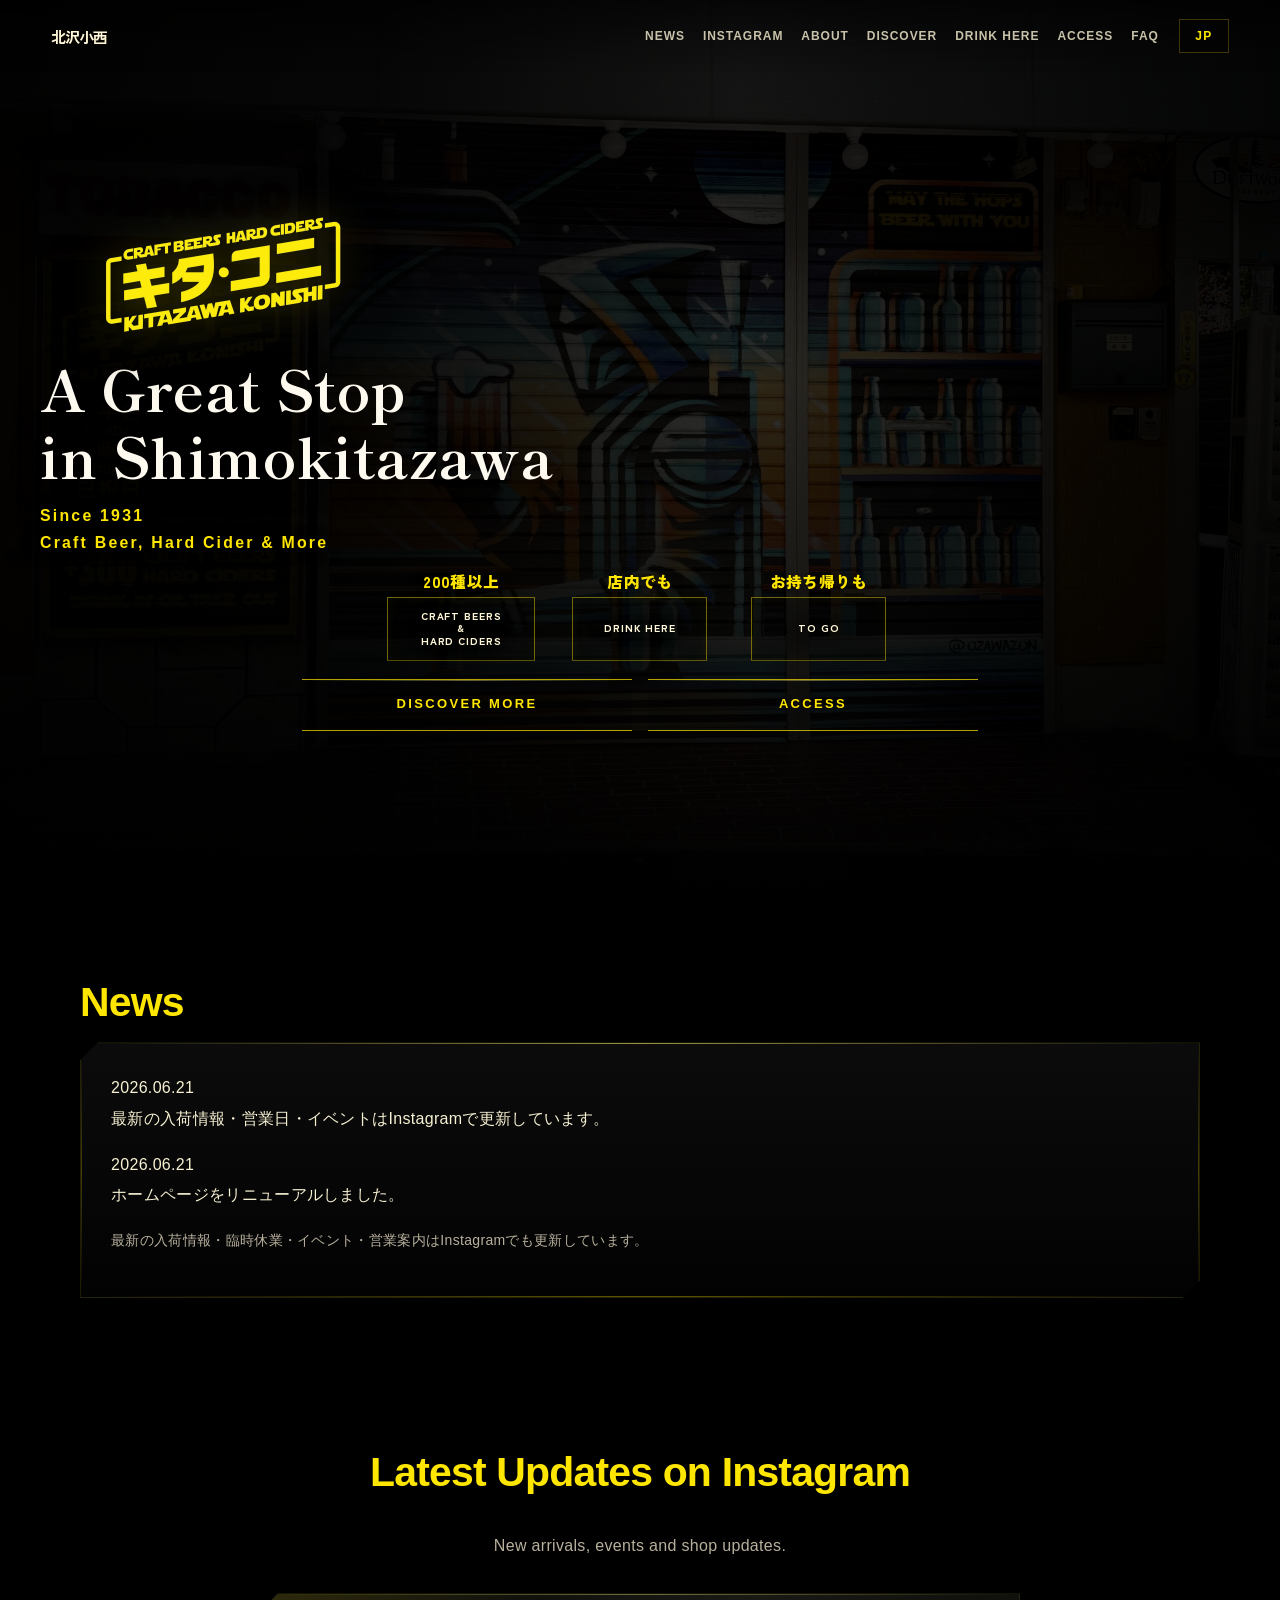
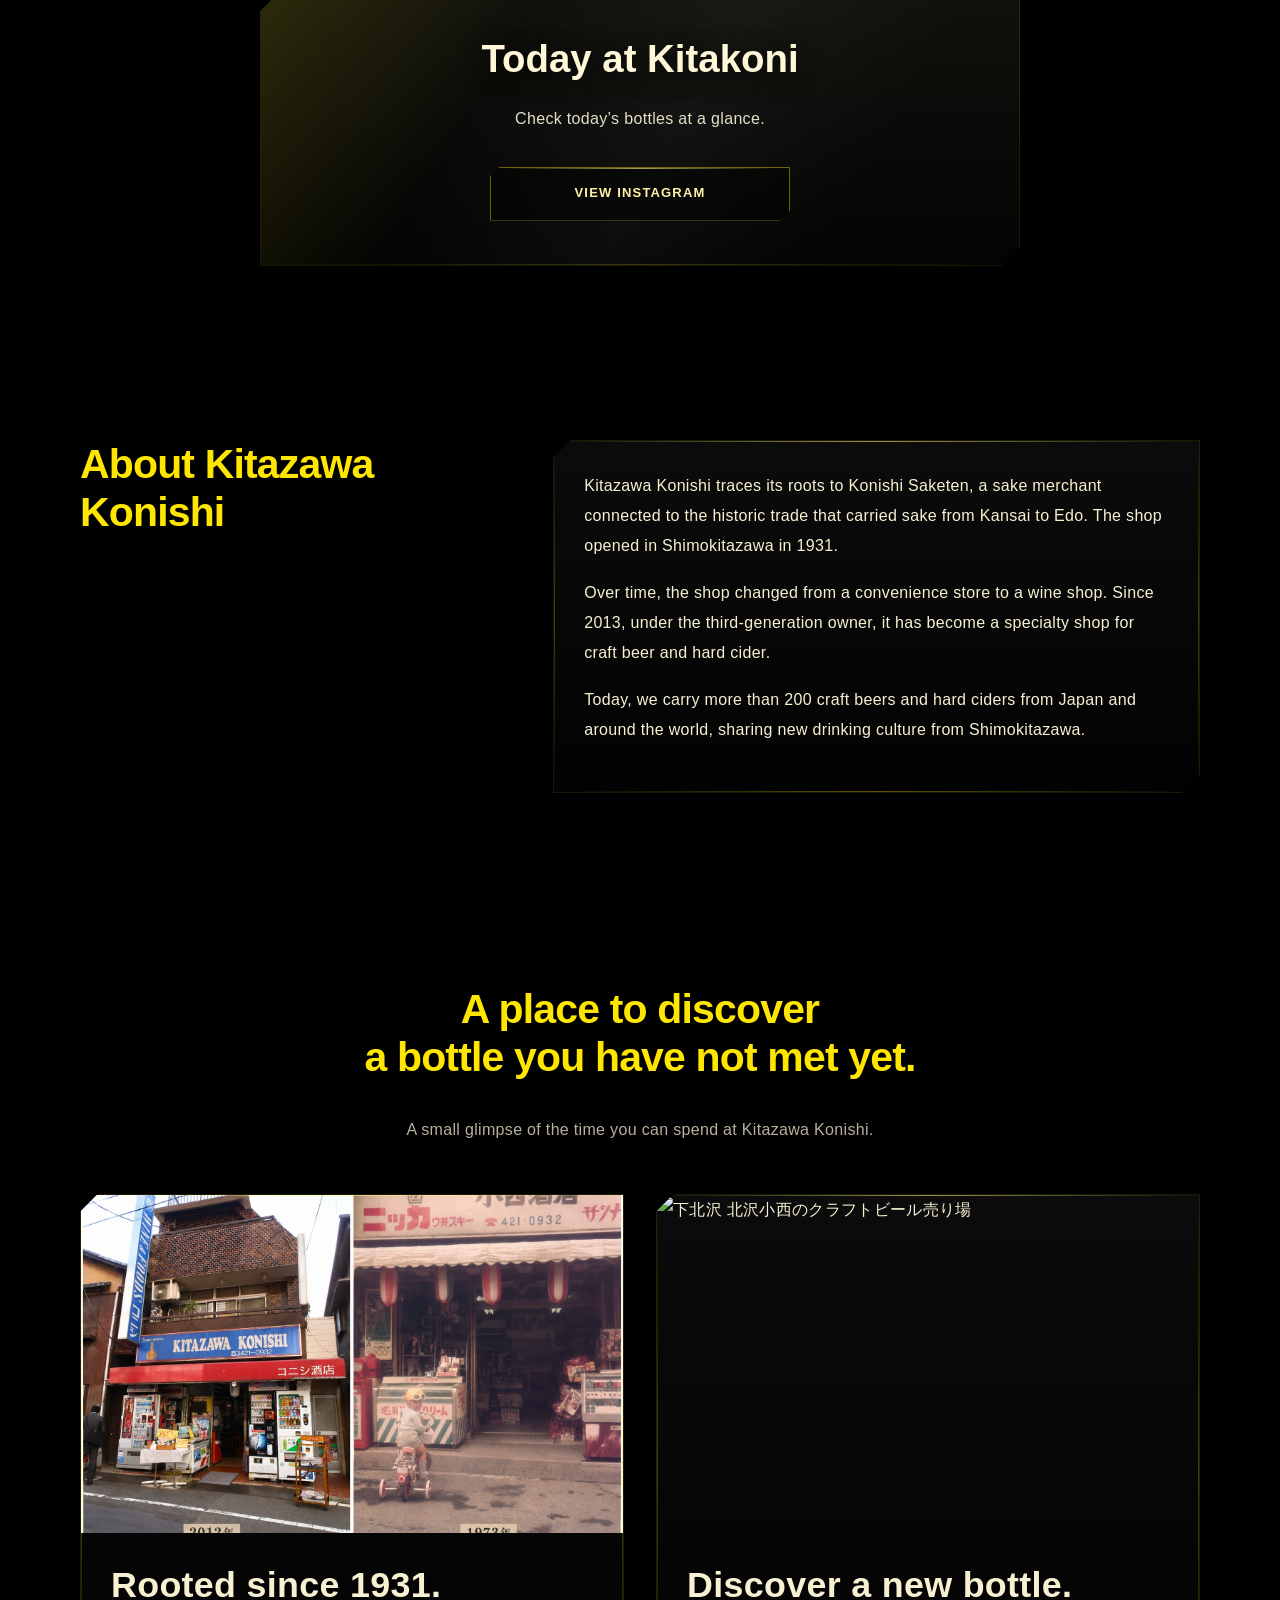
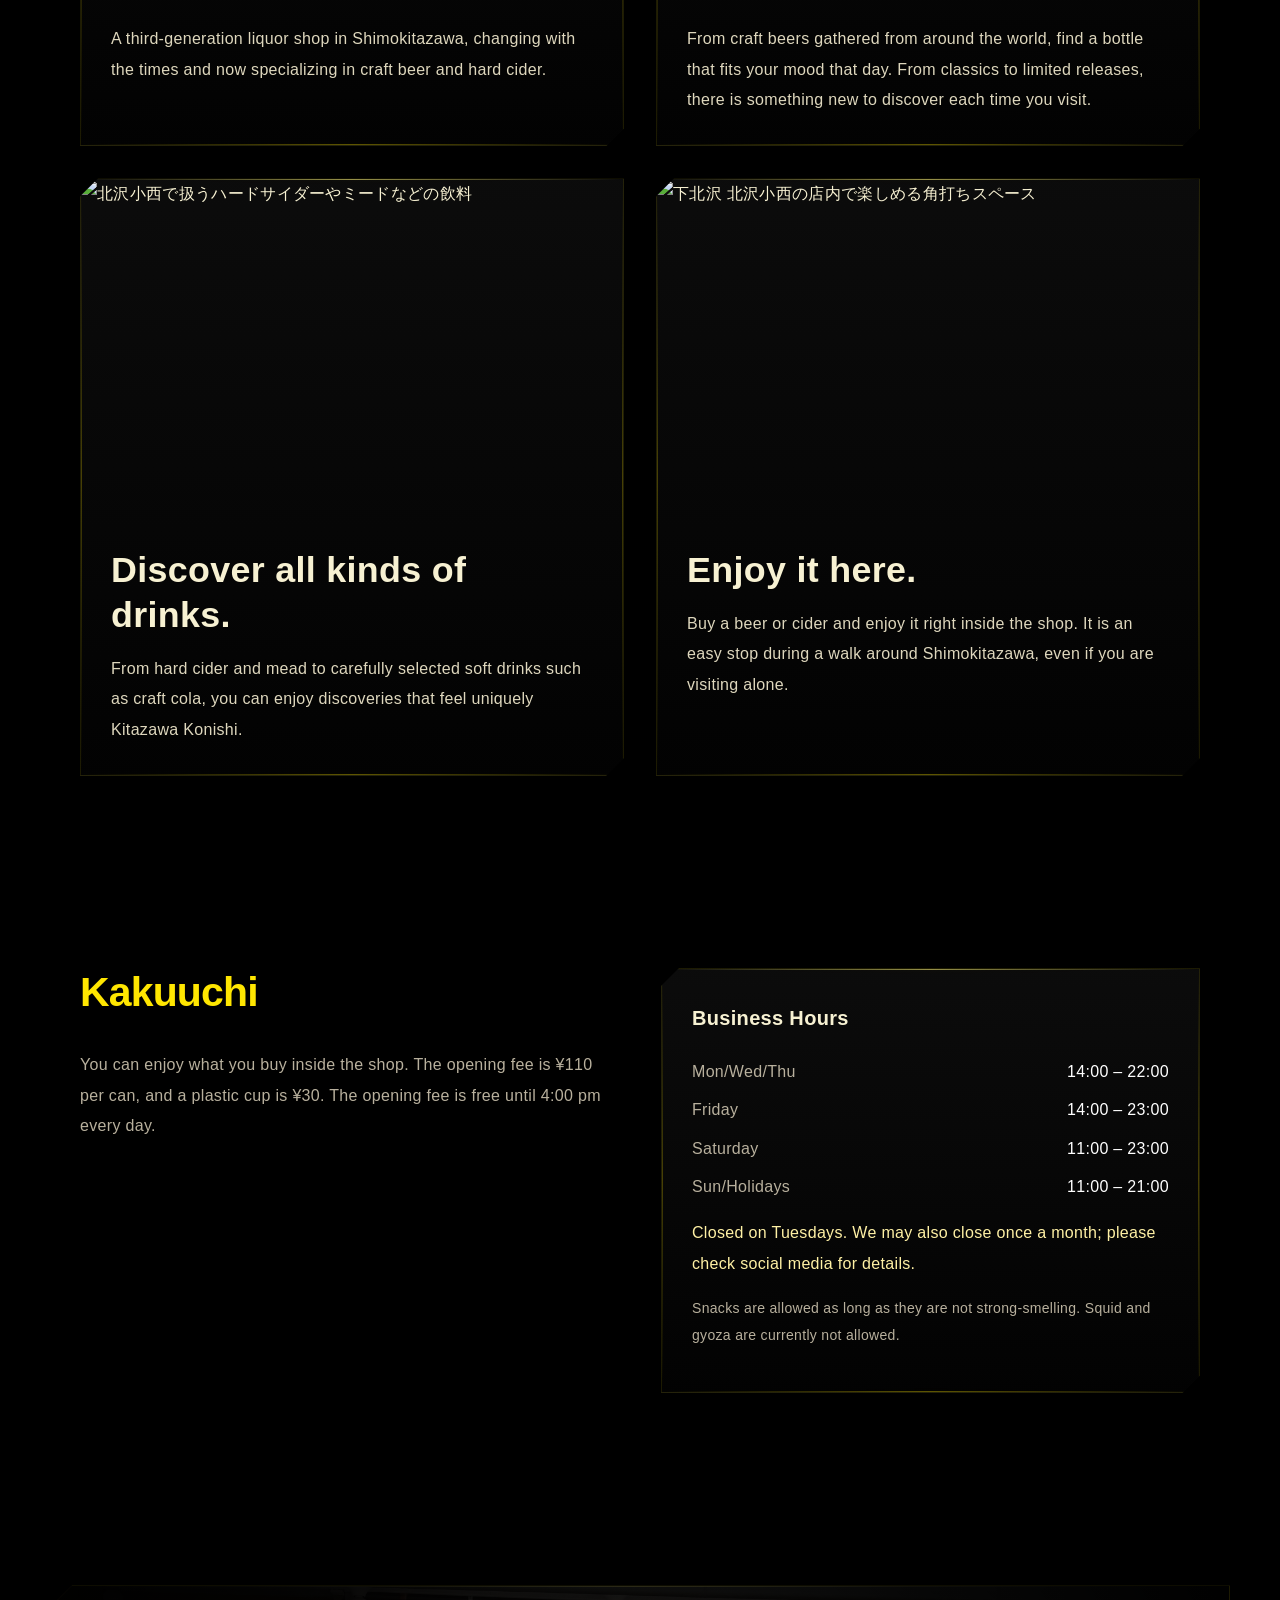
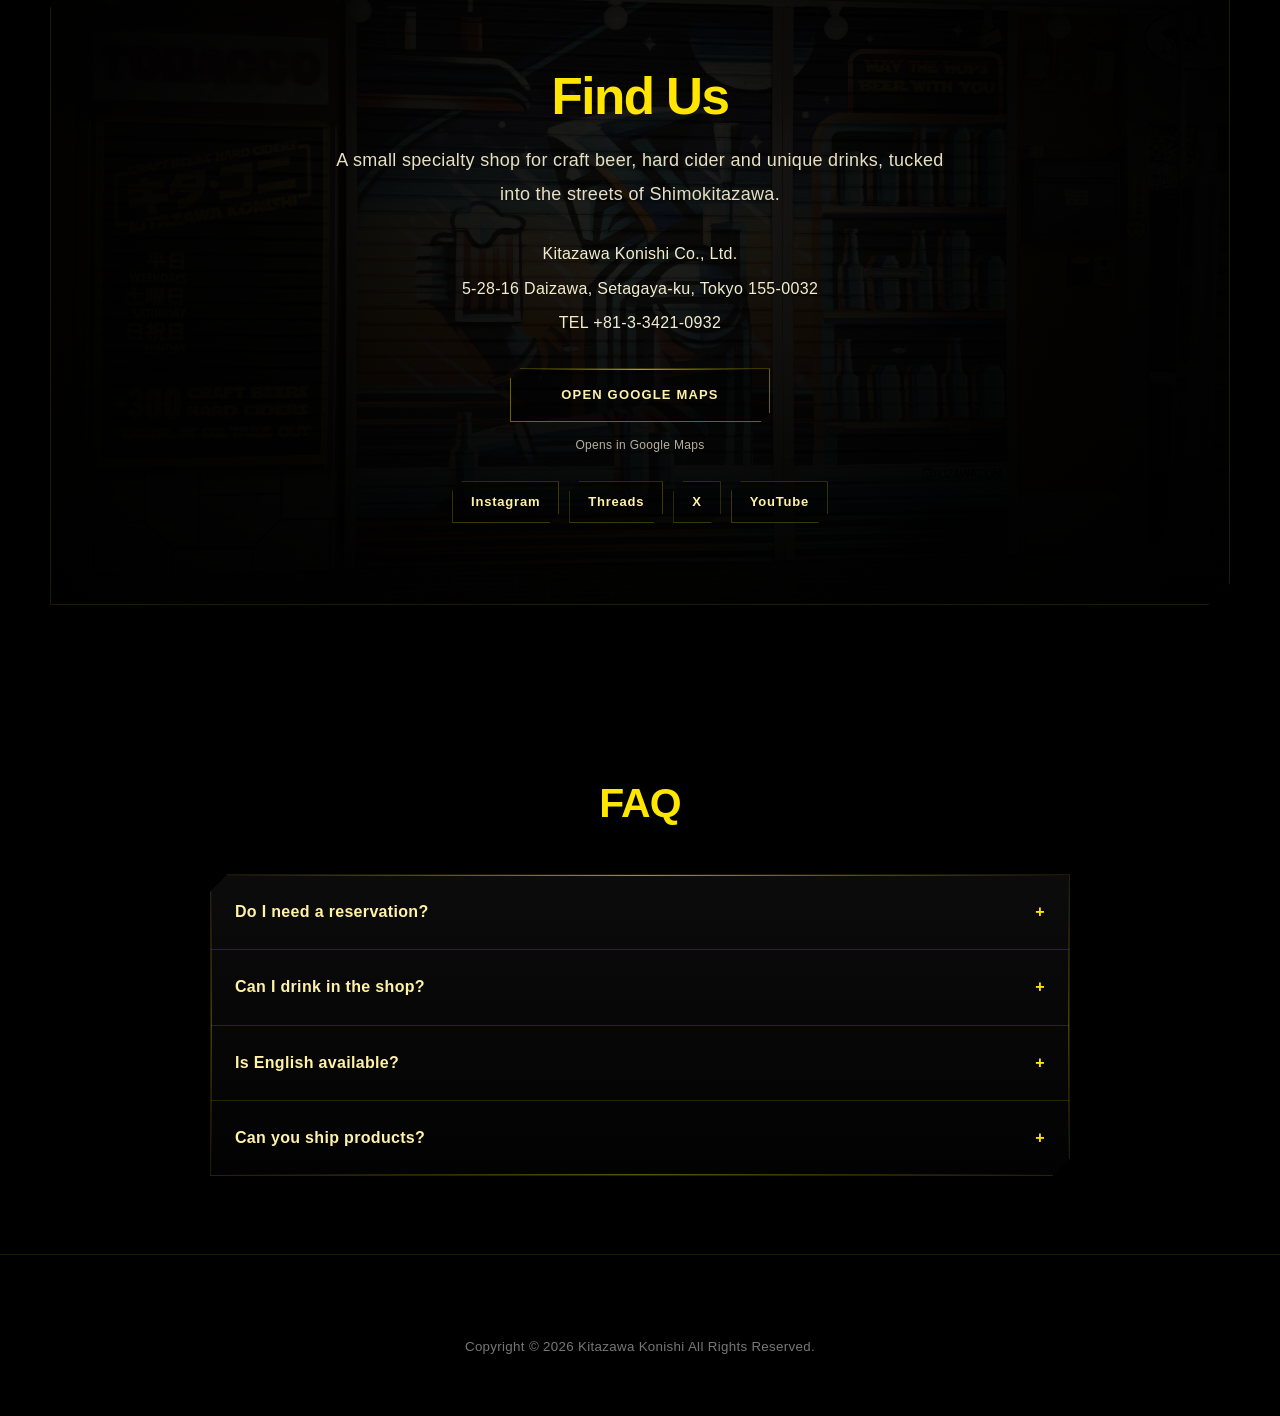
==== index.html @ 0f65b97b "Version 2.8" ====
<!doctype html>
<html lang="ja">
<head>
  <meta charset="UTF-8">
  <meta name="viewport" content="width=device-width, initial-scale=1.0">
  <meta name="format-detection" content="telephone=no">

  <title>北沢小西（キタコニ）｜下北沢のクラフトビール＆ハードサイダー専門店｜角打ち・テイクアウト</title>
  <meta name="description" content="下北沢のクラフトビール＆ハードサイダー専門店、北沢小西（キタコニ）。国内外200種類以上のビールに加え、ミードやみかんワイン、クラフトコーラも取扱い。店内で飲める角打ち、テイクアウト対応。">
  <meta name="robots" content="index,follow">
  <link rel="canonical" href="https://kitazawakonishi.com/">

  <meta property="og:type" content="website">
  <meta property="og:site_name" content="北沢小西（キタコニ）">
  <meta property="og:title" content="北沢小西（キタコニ）｜下北沢のクラフトビール＆ハードサイダー専門店">
  <meta property="og:description" content="下北沢でクラフトビール、ハードサイダー、ミード、みかんワイン、クラフトコーラに出会える専門店。角打ち・テイクアウト対応。">
  <meta property="og:url" content="https://kitazawakonishi.com/">
  <meta property="og:image" content="https://kitazawakonishi.com/images/ogp.svg">
  <meta name="twitter:card" content="summary_large_image">
  <meta name="twitter:title" content="北沢小西（キタコニ）｜下北沢のクラフトビール＆ハードサイダー専門店">
  <meta name="twitter:description" content="国内外200種類以上のクラフトビールとハードサイダーに加え、ミードやみかんワイン、クラフトコーラも。店内でも、持ち帰りでも楽しめます。">
  <meta name="twitter:image" content="https://kitazawakonishi.com/images/ogp.svg">

  <link rel="icon" href="/favicon.ico" sizes="any">
  <link rel="icon" type="image/png" sizes="32x32" href="/favicon-32x32.png">
  <link rel="icon" type="image/png" sizes="16x16" href="/favicon-16x16.png">
  <link rel="apple-touch-icon" sizes="180x180" href="/apple-touch-icon-180x180.png">
  <link rel="manifest" href="/site.webmanifest">
  <link rel="preload" as="image" href="images/kitakoni_logo.png">
  <link rel="preconnect" href="https://fonts.googleapis.com">
  <link rel="preconnect" href="https://fonts.gstatic.com" crossorigin>
  <link href="https://fonts.googleapis.com/css2?family=Shippori+Mincho:wght@600;700&family=Zen+Kaku+Gothic+New:wght@500;700;900&display=swap" rel="stylesheet">
  <link rel="stylesheet" href="css/style.css?v=20260628-v38">

  <script type="application/ld+json">
  {
    "@context": "https://schema.org",
    "@type": "LiquorStore",
    "name": "北沢小西（キタコニ）",
    "alternateName": ["Kitazawa Konishi", "KITAKONI", "Kitazawa Konishi"],
    "url": "https://kitazawakonishi.com/",
    "image": "https://kitazawakonishi.com/images/kitakoni_logo.png",
    "telephone": "+81-3-3421-0932",
    "email": "info@kitazawakonishi.com",
    "address": {
      "@type": "PostalAddress",
      "postalCode": "155-0032",
      "addressRegion": "東京都",
      "addressLocality": "世田谷区",
      "streetAddress": "代沢5-28-16",
      "addressCountry": "JP"
    },
    "openingHoursSpecification": [
      {"@type":"OpeningHoursSpecification","dayOfWeek":["Monday","Wednesday","Thursday"],"opens":"14:00","closes":"22:00"},
      {"@type":"OpeningHoursSpecification","dayOfWeek":"Friday","opens":"14:00","closes":"23:00"},
      {"@type":"OpeningHoursSpecification","dayOfWeek":"Saturday","opens":"11:00","closes":"23:00"},
      {"@type":"OpeningHoursSpecification","dayOfWeek":"Sunday","opens":"11:00","closes":"21:00"}
    ],
    "priceRange": "¥¥",
    "description": "下北沢のクラフトビール＆ハードサイダー専門店。国内外200種類以上のクラフトビールに加え、ハードサイダー、ミード、みかんワイン、クラフトコーラなども取り扱っています。店内で飲める角打ち、テイクアウト対応。",
    "sameAs": [
      "https://facebook.com/kitazawakonishi",
      "https://www.instagram.com/kitazawakonishi",
      "https://www.threads.net/@kitazawakonishi",
      "https://www.twitter.com/lskonishi",
      "https://www.youtube.com/@kitazawakonishi"
    ]
  }
  </script>
</head>
<body data-lang="jp">
  <canvas id="starfield" aria-hidden="true"></canvas>

  <div class="opening" id="opening" aria-hidden="true">
    <div class="opening__photo" aria-hidden="true">
      <img src="images/hero_shutter.jpg" alt="">
    </div>
    <canvas id="openingStars"></canvas>
    <div class="opening__inner">
      <img class="opening__logo" src="images/kitakoni_logo.png" alt="">
    </div>
  </div>

  <header class="site-header" id="siteHeader">
    <a class="header-logo header-logo--text" href="#top" aria-label="北沢小西 トップへ">
      <span class="header-logo__name">北沢小西</span>
    </a>
    <button class="nav-toggle" type="button" aria-label="メニューを開く" aria-controls="globalNav" aria-expanded="false"><span></span><span></span><span></span></button>
    <nav class="global-nav" id="globalNav" aria-label="メインナビゲーション">
      <a href="#news"><span class="jp">お知らせ</span><span class="en">News</span></a>
      <a href="#instagram"><span>Instagram</span></a>
      <a href="#about"><span class="jp">北沢小西について</span><span class="en">About</span></a>
      <a href="#features"><span class="jp">楽しみ方</span><span class="en">Discover</span></a>
      <a href="#kakuuchi"><span class="jp">角打ち</span><span class="en">Drink Here</span></a>
      <a href="#access"><span class="jp">アクセス</span><span class="en">Access</span></a>
      <a href="#faq"><span>FAQ</span></a>
    </nav>
    <button class="lang-toggle" type="button" aria-label="Switch language" aria-pressed="false"><span class="jp">EN</span><span class="en">JP</span></button>
  </header>

  <main id="top">
    <section class="hero" aria-label="トップ">
      <div class="hero__visual">
        <img src="images/hero_shutter.jpg" alt="下北沢 北沢小西のクラフトビールとハードサイダーの店内">
      </div>
      <div class="hero__shade"></div>
      <div class="hero__content reveal">
        <img class="hero__brand" src="images/kitakoni_logo.png" alt="北沢小西 キタコニ">
        <h1><span class="jp hero-copy"><span class="hero-copy__line hero-copy__line--top">下北沢の寄り道は、</span><span class="hero-copy__line hero-copy__line--main">だいたい正解。</span></span><span class="en">A Great Stop<br>in Shimokitazawa</span></h1>
        <p class="hero__lead"><span class="jp">1931年創業<br>クラフトビール＆ハードサイダー専門店</span><span class="en">Since 1931<br>Craft Beer, Hard Cider & More</span></p>
        <div class="status-list hero-info" aria-label="店舗利用情報">
          <div class="hero-info__item" aria-label="200種類以上のクラフトビールとハードサイダー">
            <span class="hero-info__text"><em>200種以上</em><span class="hero-info__label"><span class="hero-info__label-inner">CRAFT BEERS<br>&amp;<br>HARD CIDERS</span></span></span>
          </div>
          <div class="hero-info__item" aria-label="店内でも飲めます">
            <span class="hero-info__text"><em>店内でも</em><span class="hero-info__label"><span class="hero-info__label-inner">DRINK HERE</span></span></span>
          </div>
          <div class="hero-info__item" aria-label="お持ち帰りもできます">
            <span class="hero-info__text"><em>お持ち帰りも</em><span class="hero-info__label"><span class="hero-info__label-inner">TO GO</span></span></span>
          </div>
        </div>
        <div class="hero__actions">
          <a class="btn btn--primary" href="#features"><span class="jp">もっと知る</span><span class="en">Discover More</span></a>
          <a class="btn btn--ghost" href="#access"><span class="jp">アクセス</span><span class="en">Access</span></a>
        </div>
      </div>
    </section>

    <section class="section section--compact" id="news">
      <div class="section-heading reveal">
        <p class="section-kicker"><span class="jp">お知らせ</span><span class="en">NEWS</span></p>
        <h2><span class="jp">お知らせ</span><span class="en">News</span></h2>
      </div>
      <div class="panel panel--text reveal">
        <div id="newsList" class="news-list" aria-live="polite">
          <p class="small">お知らせを読み込んでいます。</p>
        </div>
        <p class="small news-note">最新の入荷情報・臨時休業・イベント・営業案内はInstagramでも更新しています。</p>
      </div>
    </section>

    <section class="section section--compact instagram-section" id="instagram">
      <div class="section-heading section-heading--center reveal">
        <p class="section-kicker"><span class="jp">最新情報</span><span class="en">LATEST ON INSTAGRAM</span></p>
        <h2><span class="jp">最新情報はInstagramで</span><span class="en">Latest Updates on Instagram</span></h2>
        <p><span class="jp">新入荷・イベント・営業案内はこちら。</span><span class="en">New arrivals, events and shop updates.</span></p>
      </div>

      <div class="instagram-panel instagram-panel--showcase reveal">
        <div class="instagram-panel__intro">
          <h3><span class="jp">今日のキタコニ</span><span class="en">Today at Kitakoni</span></h3>
          <p><span class="jp">気になる一本を、気軽にチェック。</span><span class="en">Check today’s bottles at a glance.</span></p>
          <a class="btn btn--primary instagram-cta" href="https://www.instagram.com/kitazawakonishi" target="_blank" rel="noopener noreferrer">
            <span class="jp">Instagramを見る</span><span class="en">View Instagram</span>
          </a>
        </div>
      </div>
    </section>

    <section class="section" id="about">
      <div class="split">
        <div class="section-heading reveal">
          <p class="section-kicker"><span class="jp">1931年創業</span><span class="en">SINCE 1931</span></p>
          <h2><span class="jp">北沢小西について</span><span class="en">About Kitazawa Konishi</span></h2>
        </div>
        <div class="panel panel--text reveal">
          <p><span class="jp">関西から江戸へ酒を運んだ「下り酒屋」小西酒店の流れをくむ北沢小西は、1931年に下北沢で創業しました。</span><span class="en">Kitazawa Konishi traces its roots to Konishi Saketen, a sake merchant connected to the historic trade that carried sake from Kansai to Edo. The shop opened in Shimokitazawa in 1931.</span></p>
          <p><span class="jp">時代とともにコンビニエンスストアやワインショップへと姿を変え、2013年からは三代目店主のもと、クラフトビールとハードサイダーの専門店として、日本とアメリカを中心に豊かな酒文化を伝え続けています。</span><span class="en">Over time, the shop changed from a convenience store to a wine shop. Since 2013, under the third-generation owner, it has become a specialty shop for craft beer and hard cider.</span></p>
          <p><span class="jp">現在は、国内外200種類以上のクラフトビールとハードサイダーを取り扱う専門店として、新しい酒文化の魅力を下北沢から発信しています。</span><span class="en">Today, we carry more than 200 craft beers and hard ciders from Japan and around the world, sharing new drinking culture from Shimokitazawa.</span></p>
        </div>
      </div>
    </section>

    <section class="section" id="features">
      <div class="section-heading section-heading--center reveal section-heading--story">
        <p class="section-kicker"><span class="jp">出会い</span><span class="en">DISCOVER</span></p>
        <h2><span class="jp">まだ知らない一本に、<br>出会える場所。</span><span class="en">A place to discover<br>a bottle you have not met yet.</span></h2>
        <p><span class="jp">北沢小西で過ごす時間を、少しだけ。</span><span class="en">A small glimpse of the time you can spend at Kitazawa Konishi.</span></p>
      </div>

      <div class="feature-stack feature-stack--story">
        <article class="feature-card reveal">
          <div class="feature-card__image"><img src="images/feature_history.jpg" alt="1931年創業の下北沢 北沢小西の外観" loading="lazy"></div>
          <div class="feature-card__body">
            <h3><span class="jp">受け継がれてきたこと。</span><span class="en">Rooted since 1931.</span></h3>
            <p><span class="jp">1931年の創業以来、下北沢の街とともに歩んできました。<br>時代とともに姿を変えながら、今はクラフトビールとハードサイダーの専門店として、新しいお酒との出会いをお届けしています。</span><span class="en">A third-generation liquor shop in Shimokitazawa, changing with the times and now specializing in craft beer and hard cider.</span></p>
          </div>
        </article>

        <article class="feature-card feature-card--reverse reveal">
          <div class="feature-card__image"><img src="images/feature_craftbeer.jpeg" alt="下北沢 北沢小西のクラフトビール売り場" loading="lazy"></div>
          <div class="feature-card__body">
            <h3><span class="jp">新しい一本と出会うこと。</span><span class="en">Discover a new bottle.</span></h3>
            <p><span class="jp">日本とアメリカを中心に、国内外のクラフトビールをセレクト。<br>次に同じ一本に出会えるとは限らないからこそ、選ぶ時間も楽しみのひとつです。</span><span class="en">From craft beers gathered from around the world, find a bottle that fits your mood that day. From classics to limited releases, there is something new to discover each time you visit.</span></p>
          </div>
        </article>

        <article class="feature-card reveal">
          <div class="feature-card__image"><img src="images/feature_hardcider.jpeg" alt="北沢小西で扱うハードサイダーやミードなどの飲料" loading="lazy"></div>
          <div class="feature-card__body">
            <h3><span class="jp">色々なお酒と出会えること。</span><span class="en">Discover all kinds of drinks.</span></h3>
            <p><span class="jp">ハードサイダー、ミード（蜂蜜酒）などの、お酒からクラフトコーラなどのこだわりのソフトドリンクまで。北沢小西ならではの、新しい一本との出会いをお楽しみください。</span><span class="en">From hard cider and mead to carefully selected soft drinks such as craft cola, you can enjoy discoveries that feel uniquely Kitazawa Konishi.</span></p>
          </div>
        </article>

        <article class="feature-card feature-card--reverse reveal">
          <div class="feature-card__image"><img src="images/feature_kakuuchi.jpeg" alt="下北沢 北沢小西の店内で楽しめる角打ちスペース" loading="lazy"></div>
          <div class="feature-card__body">
            <h3><span class="jp">店内で楽しめること。</span><span class="en">Enjoy it here.</span></h3>
            <p><span class="jp">購入したビールやサイダーを、その場で楽しめます。<br>下北沢散策の途中に、ひとりでも気軽にどうぞ。<br>気になる一本を、その場ですぐに味わえるのも北沢小西の楽しみです。</span><span class="en">Buy a beer or cider and enjoy it right inside the shop. It is an easy stop during a walk around Shimokitazawa, even if you are visiting alone.</span></p>
          </div>
        </article>

      </div>
    </section>

    <section class="section" id="kakuuchi">
      <div class="split split--reverse">
        <div class="section-heading reveal">
          <p class="section-kicker">DRINK HERE</p>
          <h2><span class="jp">角打ち</span><span class="en">Kakuuchi</span></h2>
          <p><span class="jp">買ったお酒を店内で楽しめます。<br>開栓料は1缶110円、プラカップは30円。<br>全日16:00までは開栓料無料です。</span><span class="en">You can enjoy what you buy inside the shop. The opening fee is ¥110 per can, and a plastic cup is ¥30. The opening fee is free until 4:00 pm every day.</span></p>
        </div>
        <div class="panel reveal">
          <h3><span class="jp">営業時間</span><span class="en">Business Hours</span></h3>
          <dl class="hours">
            <dt><span class="jp">平日</span><span class="en">Mon/Wed/Thu</span></dt><dd>14:00 – 22:00</dd>
            <dt><span class="jp">金曜日</span><span class="en">Friday</span></dt><dd>14:00 – 23:00</dd>
            <dt><span class="jp">土曜日</span><span class="en">Saturday</span></dt><dd>11:00 – 23:00</dd>
            <dt><span class="jp">日・祝</span><span class="en">Sun/Holidays</span></dt><dd>11:00 – 21:00</dd>
          </dl>
          <p class="notice"><span class="jp">火曜定休／月1回不定休あり。詳しくはSNSをご確認ください。</span><span class="en">Closed on Tuesdays. We may also close once a month; please check social media for details.</span></p>
          <p class="small"><span class="jp">においの強くないおつまみは持ち込み可能です。<br>現在、イカと餃子は持ち込み禁止です。</span><span class="en">Snacks are allowed as long as they are not strong-smelling. Squid and gyoza are currently not allowed.</span></p>
        </div>
      </div>
    </section>

    <section class="section access-section" id="access">
      <div class="access-card reveal">
        <div class="access-card__photo" aria-hidden="true">
          <picture>
            <source srcset="images/hero_shutter.jpg" type="image/jpeg">
            <img src="images/feature_history.svg" alt="" loading="lazy">
          </picture>
        </div>
        <div class="access-card__shade"></div>
        <div class="access-card__content">
          <p class="section-kicker">SHIMOKITAZAWA</p>
          <h2><span class="jp">お店への行き方</span><span class="en">Find Us</span></h2>
          <p class="access-card__lead"><span class="jp">下北沢の街を歩いた先にある、クラフトビールとハードサイダーの小さな専門店です。</span><span class="en">A small specialty shop for craft beer, hard cider and unique drinks, tucked into the streets of Shimokitazawa.</span></p>
          <div class="access-info" aria-label="店舗情報">
            <p><span class="jp">有限会社北沢小西</span><span class="en">Kitazawa Konishi Co., Ltd.</span></p>
            <p><span class="jp">〒155-0032 東京都世田谷区代沢5-28-16</span><span class="en">5-28-16 Daizawa, Setagaya-ku, Tokyo 155-0032</span></p>
            <p><span class="jp">TEL 03-3421-0932</span><span class="en">TEL +81-3-3421-0932</span></p>
          </div>
          <a class="btn btn--primary btn--navigate" href="https://www.google.com/maps/search/?api=1&query=%E5%8C%97%E6%B2%A2%E5%B0%8F%E8%A5%BF" target="_blank" rel="noopener noreferrer">
            <span class="jp">お店への行き方</span><span class="en">Open Google Maps</span>
          </a>
          <p class="map-note"><span class="jp">Google Mapsで開きます</span><span class="en">Opens in Google Maps</span></p>
          <div class="sns-links sns-links--center" aria-label="SNSリンク"><a href="https://www.instagram.com/kitazawakonishi" target="_blank" rel="noopener noreferrer">Instagram</a><a href="https://www.threads.net/@kitazawakonishi" target="_blank" rel="noopener noreferrer">Threads</a><a href="https://www.twitter.com/lskonishi" target="_blank" rel="noopener noreferrer">X</a><a href="https://www.youtube.com/@kitazawakonishi" target="_blank" rel="noopener noreferrer">YouTube</a></div>
        </div>
      </div>
    </section>

    <section class="section section--compact" id="faq">
      <div class="section-heading section-heading--center reveal"><p class="section-kicker">FAQ</p><h2><span class="jp">よくある質問</span><span class="en">FAQ</span></h2></div>
      <div class="faq-list reveal">
        <details><summary><span class="jp">予約は必要ですか？</span><span class="en">Do I need a reservation?</span></summary><p><span class="jp">予約は不要です。席数が限られるため、混雑時はお待ちいただく場合があります。</span><span class="en">No reservation is needed. Seating is limited, so you may need to wait when busy.</span></p></details>
        <details><summary><span class="jp">店内で飲めますか？</span><span class="en">Can I drink in the shop?</span></summary><p><span class="jp">はい。購入した商品を開栓料で店内で楽しめます。</span><span class="en">Yes. You can enjoy what you buy inside the shop with a small opening fee.</span></p></details>
        <details><summary><span class="jp">英語対応はできますか？</span><span class="en">Is English available?</span></summary><p><span class="jp">簡単な英語、指差し、スマホ翻訳で対応できます。海外のお客様も歓迎です。</span><span class="en">Basic English, pointing and phone translation all work fine. International visitors are very welcome.</span></p></details>
        <details><summary><span class="jp">商品の発送はできますか？</span><span class="en">Can you ship products?</span></summary><p><span class="jp">発送はご来店いただいた方のみ承ります。電話やメールでの発送注文はできません。</span><span class="en">Shipping is available only for customers who have visited the shop. We cannot accept shipping orders by phone or email.</span></p></details>
      </div>
    </section>
  </main>

  <footer class="site-footer">
    <small>Copyright © 2026 Kitazawa Konishi All Rights Reserved.</small>
  </footer>

  <script src="js/main.js?v=20260621-v24" defer></script>
</body>
</html>
---- css/style.css ----
:root {
  --bg: #020202;
  --panel: #090909;
  --ink: #f7f1d2;
  --muted: #b8b09d;
  --yellow: #ffe600;
  --line: rgba(255,230,0,.23);
  --line-soft: rgba(255,230,0,.10);
  --max: 1120px;
  --header: 72px;
}

* {
  box-sizing: border-box;
}

html {
  scroll-behavior: auto;
  background: #000;
}

body {
  margin: 0;
  background: #000;
  color: var(--ink);
  font-family: "Helvetica Neue",Arial,"Hiragino Kaku Gothic ProN","Hiragino Sans",Meiryo,sans-serif;
  font-size: 16px;
  line-height: 1.9;
  letter-spacing: .02em;
  overflow-x: hidden;
}

body.is-locked {
  overflow: hidden;
}

img {
  max-width: 100%;
  height: auto;
  display: block;
}

a {
  color: inherit;
  text-decoration: none;
}

button {
  font: inherit;
}

.en {
  display: none;
}

body[data-lang="en"] .jp {
  display: none!important;
}

body[data-lang="en"] .en {
  display: inline;
}

#starfield {
  position: fixed;
  inset: 0;
  z-index: -2;
  background: #000;
}

.opening {
  position: fixed;
  inset: 0;
  z-index: 9999;
  background: #000;
  display: grid;
  place-items: center;
  overflow: hidden;
  transition: opacity .42s ease,visibility .42s ease;
}

.opening.is-hidden {
  opacity: 0;
  visibility: hidden;
  pointer-events: none;
}

.opening__photo {
  position: absolute;
  inset: 0;
  z-index: 0;
  opacity: 0;
  filter: brightness(.40) contrast(1.02) saturate(.92);
  transform: scale(1.035);
  animation: kitakoniOpeningPhoto 2.55s cubic-bezier(.20,.72,.18,1) forwards;
  will-change: opacity,filter,transform;
}

.opening__photo img {
  width: 100%;
  height: 100%;
  display: block;
}

.opening__photo img {
  object-fit: cover;
}

.opening__photo:after {
  content: "";
  position: absolute;
  inset: 0;
  background: linear-gradient(90deg,rgba(0,0,0,.74),rgba(0,0,0,.42),rgba(0,0,0,.82)),linear-gradient(0deg,#000 0,rgba(0,0,0,.78) 8%,transparent 48%);
}

#openingStars {
  position: absolute;
  inset: 0;
  z-index: 1;
  width: 100%;
  height: 100%;
  opacity: .34;
}

.opening__inner {
  position: relative;
  z-index: 2;
  text-align: center;
  perspective: 1200px;
  transform-style: preserve-3d;
}

.opening__logo {
  width: min(1180px,145vw);
  max-width: none;
  margin: 0 auto;
  filter: drop-shadow(0 0 3px rgba(255,230,0,.18));
  will-change: transform,opacity,filter;
}

.opening.is-skipped {
  display: none;
}

@keyframes kitakoniBrandIntroCenter {0%{opacity:1;transform:scale(1.42) translateZ(0);filter:blur(1.4px)}9%{opacity:1;transform:scale(1.42) translateZ(0);filter:blur(.7px)}91%{opacity:1;transform:scale(.42) translateZ(0);filter:blur(0)}100%{opacity:1;transform:scale(.42) translateZ(0);filter:blur(0)}}

@keyframes kitakoniOpeningPhoto {0%{opacity:.12;filter:brightness(.38) contrast(1.02) saturate(.88);transform:scale(1.035)}8%{opacity:.20}38%{opacity:.48;filter:brightness(.50) contrast(1.04) saturate(.92);transform:scale(1.024)}72%{opacity:.82;filter:brightness(.66) contrast(1.09) saturate(1.00);transform:scale(1.01)}100%{opacity:1;filter:brightness(.74) contrast(1.13) saturate(1.06);transform:scale(1)}}

@media(prefers-reduced-motion:reduce) {
  .opening {
    display: none;
  }

  .reveal {
    opacity: 1!important;
    transform: none!important;
  }
}

.site-header {
  position: fixed;
  top: 0;
  left: 0;
  right: 0;
  height: var(--header);
  display: flex;
  align-items: center;
  gap: 20px;
  padding: 0 clamp(18px,4vw,56px);
  z-index: 1000;
}

.site-header.is-scrolled {
  background: rgba(0,0,0,.82);
  border-bottom: 1px solid var(--line-soft);
}

.global-nav {
  margin-left: auto;
  display: flex;
  align-items: center;
  gap: 18px;
}

.global-nav a {
  font-size: 12px;
  font-weight: 800;
  letter-spacing: .08em;
  color: #e8e1c5;
  text-transform: uppercase;
  opacity: .86;
}

.global-nav a:hover {
  color: var(--yellow);
  opacity: 1;
}

.lang-toggle {
  height: 34px;
  min-width: 50px;
  border: 1px solid var(--line);
  background: #030303;
  color: var(--yellow);
  font-size: 12px;
  font-weight: 900;
  letter-spacing: .1em;
  cursor: pointer;
}

.nav-toggle {
  display: none;
  background: transparent;
  border: 0;
  width: 42px;
  height: 42px;
  margin-left: auto;
}

.nav-toggle span {
  display: block;
  width: 22px;
  height: 2px;
  background: var(--ink);
  margin: 5px auto;
}

.hero {
  position: relative;
  display: grid;
  align-items: center;
  overflow: hidden;
}

.hero__visual {
  position: absolute;
  inset: 0;
  z-index: -1;
}

.hero__visual img {
  width: 100%;
  height: 100%;
  object-fit: cover;
  opacity: 1;
  filter: brightness(.74) contrast(1.13) saturate(1.06);
}

.hero__shade {
  position: absolute;
  inset: 0;
  z-index: 0;
  background: linear-gradient(90deg,rgba(0,0,0,.74),rgba(0,0,0,.42),rgba(0,0,0,.82)),linear-gradient(0deg,#000 0,rgba(0,0,0,.78) 8%,transparent 48%);
}

.hero__content {
  position: relative;
  z-index: 1;
  margin: 0 auto;
}

.section-kicker {
  color: var(--yellow);
  font-size: 11px;
  font-weight: 900;
  letter-spacing: .22em;
  text-transform: uppercase;
}

.status-list {
  display: flex;
  flex-wrap: wrap;
  gap: 9px;
}

.status-list span {
  display: inline-flex;
  align-items: center;
  border: 1px solid var(--line);
  background: rgba(0,0,0,.44);
  color: #fff1a5;
  font-size: 12px;
  font-weight: 850;
  letter-spacing: .04em;
  padding: 7px 12px;
  clip-path: polygon(8px 0,100% 0,100% calc(100% - 8px),calc(100% - 8px) 100%,0 100%,0 8px);
}

.hero__actions {
  display: flex;
  gap: 14px;
  flex-wrap: wrap;
}

.btn {
  position: relative;
  display: inline-flex;
  align-items: center;
  justify-content: center;
  font-size: 13px;
  font-weight: 900;
  letter-spacing: .09em;
  text-transform: uppercase;
  overflow: hidden;
  clip-path: polygon(10px 0,100% 0,100% calc(100% - 10px),calc(100% - 10px) 100%,0 100%,0 10px);
}

.btn:before {
  content: "";
  position: absolute;
  left: 14px;
  right: 14px;
  top: 0;
  height: 1px;
  background: linear-gradient(90deg,transparent,rgba(255,246,120,.9),transparent);
  opacity: .7;
}

.btn--primary {
  background: rgba(255,230,0,.12);
  color: var(--yellow);
}

.btn--ghost {
  background: rgba(0,0,0,.44);
  color: #fff;
}

.section {
  position: relative;
  width: min(var(--max),calc(100% - 40px));
  margin: 0 auto;
  padding: 96px 0;
}

.section--compact {
  padding: 78px 0;
}

.section-heading {
  max-width: 560px;
}

.section-heading--center {
  text-align: center;
  margin-inline: auto;
}

.section-heading h2 {
  font-size: clamp(26px,3.2vw,42px);
  line-height: 1.18;
  margin: 10px 0 16px;
  letter-spacing: -.02em;
}

.section-heading p:not(.section-kicker) {
  color: var(--muted);
  margin: 0;
}

.split {
  display: grid;
  grid-template-columns: .8fr 1.2fr;
  gap: 42px;
  align-items: start;
}

.split--reverse {
  grid-template-columns: 1fr 1fr;
}

.panel,
.feature-card,
.faq-list {
  position: relative;
  border: 1px solid var(--line-soft);
  background: linear-gradient(180deg,rgba(14,14,14,.82),rgba(3,3,3,.72));
  clip-path: polygon(18px 0,100% 0,100% calc(100% - 18px),calc(100% - 18px) 100%,0 100%,0 18px);
}

.panel {
  padding: 30px;
}

.panel:after,
.feature-card:after,
.faq-list:after {
  content: "";
  position: absolute;
  pointer-events: none;
  inset: 0;
  background: linear-gradient(90deg,transparent,rgba(255,246,120,.75),transparent) top/100% 1px no-repeat,linear-gradient(90deg,transparent,rgba(255,230,0,.48),transparent) bottom/100% 1px no-repeat,linear-gradient(180deg,transparent,rgba(255,230,0,.34),transparent) left/1px 100% no-repeat,linear-gradient(180deg,transparent,rgba(255,230,0,.34),transparent) right/1px 100% no-repeat;
  filter: drop-shadow(0 0 3px rgba(255,230,0,.16));
  opacity: .76;
}

.panel h3 {
  margin-top: 0;
  font-size: 20px;
}

.panel p {
  margin: 0 0 1em;
}

.notice {
  color: #fff1a5!important;
}

.small {
  font-size: 14px;
  color: var(--muted);
}

.hours {
  display: grid;
  grid-template-columns: 1fr auto;
  gap: 8px 24px;
}

.hours dt {
  color: var(--muted);
}

.hours dd {
  margin: 0;
  color: #fff;
}

.feature-stack {
  display: grid;
  gap: 28px;
  margin-top: 48px;
}

.feature-card {
  display: grid;
  grid-template-columns: .95fr 1.05fr;
  gap: 0;
  align-items: stretch;
  overflow: hidden;
}

.feature-card--reverse {
  grid-template-columns: 1.05fr .95fr;
}

.feature-card--reverse .feature-card__image {
  order: 2;
}

.feature-card__image img {
  width: 100%;
  height: 100%;
  min-height: 340px;
  object-fit: cover;
}

.feature-card__body {
  padding: 44px;
  align-self: center;
}

.feature-card h3 {
  font-size: clamp(24px,2.8vw,36px);
  line-height: 1.25;
  margin: 8px 0 16px;
}

.feature-card p {
  color: #ded7bd;
}

.sns-links {
  display: flex;
  flex-wrap: wrap;
  gap: 10px;
  margin-top: 22px;
}

.access-section {
  width: min(1180px,calc(100% - 40px));
}

.access-card {
  position: relative;
  min-height: 620px;
  display: grid;
  place-items: center;
  overflow: hidden;
  border: 1px solid var(--line-soft);
  background: #030303;
  clip-path: polygon(22px 0,100% 0,100% calc(100% - 22px),calc(100% - 22px) 100%,0 100%,0 22px);
}

.access-card:after {
  content: "";
  position: absolute;
  pointer-events: none;
  inset: 0;
  background: linear-gradient(90deg,transparent,rgba(255,246,120,.7),transparent) top/100% 1px no-repeat,linear-gradient(90deg,transparent,rgba(255,230,0,.45),transparent) bottom/100% 1px no-repeat,linear-gradient(180deg,transparent,rgba(255,230,0,.30),transparent) left/1px 100% no-repeat,linear-gradient(180deg,transparent,rgba(255,230,0,.30),transparent) right/1px 100% no-repeat;
  filter: drop-shadow(0 0 3px rgba(255,230,0,.13));
  opacity: .72;
}

.access-card__photo {
  position: absolute;
  inset: 0;
  z-index: 0;
}

.access-card__photo img {
  width: 100%;
  height: 100%;
  object-fit: cover;
  opacity: .42;
  filter: saturate(.85) contrast(1.08) brightness(.72);
}

.access-card__shade {
  position: absolute;
  inset: 0;
  z-index: 1;
  background: radial-gradient(circle at 50% 45%,rgba(0,0,0,.18),rgba(0,0,0,.78) 58%,#000 100%),linear-gradient(180deg,rgba(0,0,0,.30),rgba(0,0,0,.86));
}

.access-card__content {
  position: relative;
  z-index: 2;
  width: min(760px,calc(100% - 36px));
  padding: 64px 22px;
  text-align: center;
}

.access-card h2 {
  font-size: clamp(30px,4vw,54px);
  line-height: 1.12;
  margin: 10px 0 18px;
  letter-spacing: -.03em;
}

.access-card__lead {
  max-width: 620px;
  margin: 0 auto 24px;
  color: #e8dfc2;
  font-size: clamp(15px,1.5vw,18px);
}

.access-info {
  display: grid;
  gap: 4px;
  margin: 28px auto 30px;
  color: #f3edcf;
}

.access-info p {
  margin: 0;
}

.btn--navigate {
  min-width: min(320px,100%);
  min-height: 54px;
}

.btn--navigate:after {
  content: "";
  position: absolute;
  top: 50%;
  width: 34%;
  height: 2px;
  background: linear-gradient(90deg,transparent,var(--yellow),transparent);
  opacity: 0;
  transform: translateY(-50%);
  transition: left .45s ease,opacity .2s ease;
  box-shadow: 0 0 10px rgba(255,230,0,.55);
}

.map-note {
  margin: 12px 0 0;
  color: var(--muted);
  font-size: 12px;
}

.sns-links--center {
  justify-content: center;
  margin-top: 24px;
}

.footer-message {
  color: #e9df9f!important;
  letter-spacing: .08em!important;
  font-size: 13px!important;
  text-transform: none!important;
  margin-top: 2px!important;
}

.faq-list {
  max-width: 860px;
  margin: 30px auto 0;
  overflow: hidden;
}

.faq-list details {
  border-bottom: 1px solid rgba(255,230,0,.14);
}

.faq-list details:last-child {
  border-bottom: 0;
}

.faq-list summary {
  cursor: pointer;
  list-style: none;
  padding: 22px 24px;
  color: #fff1a5;
  font-weight: 850;
}

.faq-list summary::-webkit-details-marker {
  display: none;
}

.faq-list summary:after {
  content: "+";
  float: right;
  color: var(--yellow);
}

.faq-list details[open] summary:after {
  content: "−";
}

.faq-list p {
  padding: 0 24px 24px;
  margin: 0;
  color: #e4dec7;
}

.site-footer {
  padding: 76px 20px 54px;
  text-align: center;
  border-top: 1px solid var(--line-soft);
}

.site-footer img {
  width: 140px;
  margin: 0 auto 16px;
  filter: drop-shadow(0 0 4px rgba(255,230,0,.16));
}

.site-footer p {
  color: var(--yellow);
  font-size: 11px;
  font-weight: 900;
  letter-spacing: .18em;
}

.site-footer small {
  color: #777;
}

.reveal {
  opacity: 0;
  transform: translateY(18px);
  transition: opacity .6s ease,transform .6s ease;
}

.reveal.is-visible {
  opacity: 1;
  transform: none;
}

#top,
#news,
#instagram,
#about,
#features,
#kakuuchi,
#access,
#faq {
  scroll-margin-top: 96px;
}

@media(max-width:900px) {
  :root {
    --header: 64px;
  }

  body {
    font-size: 15px;
  }

  .site-header {
    height: var(--header);
    padding: 0 16px;
  }

  .nav-toggle {
    display: block;
  }

  .global-nav {
    position: fixed;
    top: 64px;
    left: 14px;
    right: 14px;
    margin: 0;
    display: none;
    flex-direction: column;
    align-items: stretch;
    gap: 0;
    background: rgba(0,0,0,.92);
    border: 1px solid var(--line);
    padding: 12px;
  }

  .global-nav.is-open {
    display: flex;
  }

  .global-nav a {
    padding: 14px;
    border-bottom: 1px solid rgba(255,230,0,.12);
  }

  .global-nav a:last-child {
    border-bottom: 0;
  }

  .lang-toggle {
    position: absolute;
    right: 64px;
    height: 34px;
  }

  .hero__content {
    width: min(100% - 30px,var(--max));
  }

  .section {
    width: min(100% - 30px,var(--max));
    padding: 72px 0;
  }

  .section--compact {
    padding: 62px 0;
  }

  .split,
  .split--reverse,
  .feature-card,
  .feature-card--reverse {
    grid-template-columns: 1fr;
  }

  .feature-card--reverse .feature-card__image {
    order: 0;
  }

  .feature-card__image img {
    min-height: 240px;
  }

  .feature-card__body,
  .panel {
    padding: 26px;
  }

  .access-section {
    width: min(100% - 30px,var(--max));
  }

  .access-card {
    min-height: 560px;
  }

  .access-card__content {
    padding: 52px 18px;
  }

  #top,
  #news,
  #instagram,
  #about,
  #features,
  #kakuuchi,
  #access,
  #faq {
    scroll-margin-top: 80px;
  }
}

@media(max-width:520px) {
  .hero h1 {
    font-size: 34px;
  }

  .hero__lead {
    font-size: 15px;
  }

  .status-list span {
    font-size: 11px;
  }

  .hero__actions {
    gap: 10px;
  }

  .btn {
    width: 100%;
  }

  .opening__logo {
    width: min(860px,132vw);
  }

  .access-card {
    min-height: 520px;
  }

  .access-info {
    font-size: 14px;
  }
}

.instagram-section {
  padding-top: 72px;
}

.instagram-panel {
  position: relative;
  margin-top: 32px;
  display: grid;
  grid-template-columns: .9fr 1.1fr;
  gap: 28px;
  align-items: stretch;
  border: 1px solid var(--line-soft);
  background: linear-gradient(180deg,rgba(14,14,14,.72),rgba(3,3,3,.76));
  padding: 30px;
  clip-path: polygon(18px 0,100% 0,100% calc(100% - 18px),calc(100% - 18px) 100%,0 100%,0 18px);
}

.instagram-panel:after {
  content: "";
  position: absolute;
  pointer-events: none;
  inset: 0;
  background: linear-gradient(90deg,transparent,rgba(255,246,120,.62),transparent) top/100% 1px no-repeat, linear-gradient(90deg,transparent,rgba(255,230,0,.34),transparent) bottom/100% 1px no-repeat;
  opacity: .62;
}

.instagram-panel__intro {
  position: relative;
  z-index: 1;
  padding: 10px 4px;
}

.instagram-label {
  display: inline-flex;
  margin: 0 0 12px;
  color: var(--yellow);
  font-size: 12px;
  font-weight: 900;
  letter-spacing: .12em;
}

.instagram-panel h3 {
  margin: 0 0 14px;
  font-size: clamp(22px,2.5vw,34px);
  line-height: 1.25;
}

.instagram-panel__intro p:not(.instagram-label) {
  color: var(--muted);
  margin: 0 0 22px;
}

.instagram-feed-placeholder {
  position: relative;
  z-index: 1;
  min-height: 300px;
  display: grid;
  align-content: center;
  gap: 12px;
  border: 1px solid rgba(255,230,0,.12);
  background: rgba(0,0,0,.34);
  padding: 20px;
  text-align: center;
}

.instagram-grid-demo {
  display: grid;
  grid-template-columns: repeat(3,1fr);
  gap: 8px;
  max-width: 420px;
  width: 100%;
  margin: 0 auto 10px;
}

.instagram-grid-demo span {
  aspect-ratio: 1/1;
  background: linear-gradient(135deg,rgba(255,230,0,.13),rgba(255,255,255,.05));
  border: 1px solid rgba(255,230,0,.13);
}

.instagram-feed-placeholder p {
  margin: 0;
  color: #f3edcf;
}

.instagram-feed-placeholder .small {
  color: var(--muted);
}

@media(max-width:900px) {
  .instagram-panel {
    grid-template-columns: 1fr;
    padding: 24px;
  }

  .instagram-feed-placeholder {
    min-height: 240px;
  }
}

.btn {
  min-height: 54px;
  min-width: min(260px,100%);
  padding: 0 24px;
  border: 1px solid rgba(255,230,0,.42);
  background: rgba(0,0,0,.46);
  color: #fff1a5;
  transition: transform .22s ease,border-color .22s ease,background .22s ease,color .22s ease,box-shadow .22s ease;
}

.btn--primary,
.btn--ghost,
.btn--navigate {
  background: rgba(0,0,0,.46);
  color: #fff1a5;
  border-color: rgba(255,230,0,.42);
}

.btn:after {
  content: "";
  position: absolute;
  left: -40%;
  top: 50%;
  width: 34%;
  height: 2px;
  background: linear-gradient(90deg,transparent,var(--yellow),transparent);
  opacity: 0;
  transform: translateY(-50%);
  transition: left .45s ease,opacity .2s ease;
  box-shadow: 0 0 10px rgba(255,230,0,.55);
}

.btn:hover {
  transform: translateY(-2px);
  border-color: rgba(255,230,0,.72);
  background: rgba(255,230,0,.08);
  color: var(--yellow);
  box-shadow: 0 12px 30px rgba(0,0,0,.28);
}

.btn:hover:after {
  left: 104%;
  opacity: 1;
}

.btn:active {
  transform: translateY(0);
}

.btn--navigate:after {
  left: -40%;
}

.btn--navigate:hover:after {
  left: 104%;
  opacity: 1;
}

.section-kicker {
  display: none !important;
}

.section-heading h2,
.access-card h2 {
  color: var(--yellow) !important;
  position: relative;
  display: inline-block;
  margin-top: 0;
}

.section-heading h2::after,
.access-card h2::after {
  content: "";
  display: block;
  width: 72px;
  height: 1px;
  margin-top: 16px;
  background: linear-gradient(90deg, rgba(255, 230, 0, .72), rgba(255, 230, 0, .08));
}

.section-heading--center h2::after {
  margin-left: auto;
  margin-right: auto;
}

.access-card h2::after {
  margin-left: auto;
  margin-right: auto;
}

.section-heading p:not(.section-kicker) {
  margin-top: 18px;
}

.section-heading h2::after,
.section-heading--center h2::after {
  display: none !important;
}

.sns-links a {
  position: relative;
  display: inline-flex;
  align-items: center;
  justify-content: center;
  min-height: 42px;
  padding: 0 18px;
  border: 1px solid var(--line);
  background: rgba(0,0,0,.34);
  color: #fff1a5;
  font-size: 13px;
  font-weight: 850;
  letter-spacing: .06em;
  overflow: hidden;
  transition: color .28s ease, border-color .28s ease, background .28s ease, transform .28s ease, box-shadow .28s ease;
  clip-path: polygon(10px 0,100% 0,100% calc(100% - 10px),calc(100% - 10px) 100%,0 100%,0 10px);
}

.sns-links a::after {
  content: "";
  position: absolute;
  left: -40%;
  top: 50%;
  width: 34%;
  height: 2px;
  background: linear-gradient(90deg, transparent, var(--yellow), transparent);
  opacity: 0;
  transform: translateY(-50%);
  transition: left .45s ease, opacity .2s ease;
  box-shadow: 0 0 10px rgba(255,230,0,.55);
}

.sns-links a:hover,
.sns-links a:focus-visible {
  color: var(--yellow);
  border-color: rgba(255,230,0,.72);
  background: rgba(255,230,0,.08);
  transform: translateY(-2px);
  box-shadow: 0 12px 28px rgba(0,0,0,.26);
  outline: none;
}

.sns-links a:hover::after,
.sns-links a:focus-visible::after {
  left: 104%;
  opacity: 1;
}

.sns-links a:active {
  transform: translateY(0);
}

.section-heading h2::after,
.section-heading--center h2::after,
.access-card h2::after {
  display: none !important;
  content: none !important;
}

.feature-stack--story {
  display: grid;
  grid-template-columns: repeat(2, minmax(0, 1fr));
  gap: 32px;
  align-items: stretch;
}

.feature-stack--story .feature-card,
.feature-stack--story .feature-card--reverse {
  display: flex;
  flex-direction: column;
  grid-template-columns: none !important;
  height: 100%;
  overflow: hidden;
  transition: transform .32s ease, border-color .32s ease, box-shadow .32s ease;
}

.feature-stack--story .feature-card--reverse .feature-card__image {
  order: 0 !important;
}

.feature-stack--story .feature-card__image {
  aspect-ratio: 16 / 10;
  width: 100%;
  overflow: hidden;
  flex: 0 0 auto;
}

.feature-stack--story .feature-card__image img {
  width: 100%;
  height: 100%;
  min-height: 0 !important;
  object-fit: cover;
  object-position: center;
  transition: transform .55s ease, filter .55s ease;
}

.feature-stack--story .feature-card__body {
  padding: 30px;
  flex: 1 1 auto;
  display: flex;
  flex-direction: column;
  justify-content: flex-start;
}

.feature-stack--story .feature-card h3 {
  margin: 0 0 16px;
}

.feature-stack--story .feature-card p {
  margin: 0;
}

.feature-stack--story .feature-card:hover,
.feature-stack--story .feature-card:focus-within {
  transform: translateY(-4px);
  border-color: rgba(255,230,0,.36);
  box-shadow: 0 18px 48px rgba(0,0,0,.34);
}

.feature-stack--story .feature-card:hover .feature-card__image img,
.feature-stack--story .feature-card:focus-within .feature-card__image img {
  transform: scale(1.025);
  filter: brightness(.92) contrast(1.08) saturate(1.03);
}

@media (max-width: 900px) {
  .feature-stack--story {
    grid-template-columns: 1fr;
    gap: 24px;
  }

  .feature-stack--story .feature-card__image {
    aspect-ratio: 16 / 9;
  }

  .feature-stack--story .feature-card__body {
    padding: 26px;
  }
}

.hero {
  place-items: center;
}

.hero__content {
  text-align: center;
  align-items: center;
}

.hero__brand {
  margin: 0 auto clamp(24px,3vw,34px);
  filter: drop-shadow(0 0 5px rgba(255,230,0,.20));
}

.hero h1 {
  font-family: "Shippori Mincho","Hiragino Mincho ProN","Yu Mincho",YuMincho,serif;
  font-weight: 700;
  color: #fff7d4;
  text-shadow: 0 2px 18px rgba(0,0,0,.58);
}

.hero__lead {
  max-width: none;
  margin: clamp(18px,2.2vw,26px) auto 0;
  color: #fff1b6;
  font-weight: 800;
  text-align: center;
  text-shadow: 0 2px 16px rgba(0,0,0,.58);
}

.status-list {
  justify-content: center;
  margin-top: clamp(22px,2.4vw,28px);
}

.hero__actions {
  justify-content: center;
}

.hero__content.reveal {
  opacity: 1;
  transform: none;
}

.opening__inner {
  animation: kitakoniBrandIntroCenter 2.2s cubic-bezier(.18,.78,.18,1) forwards;
}

@keyframes kitakoniBrandIntroCenter {0%{opacity:1;transform:scale(1.42) translateZ(0);filter:blur(1.4px)} 9%{opacity:1;transform:scale(1.42) translateZ(0);filter:blur(.7px)} 91%{opacity:1;transform:scale(.42) translateZ(0);filter:blur(0)} 100%{opacity:1;transform:scale(.42) translateZ(0);filter:blur(0)}}

@media(max-width:520px) {
  .hero__brand {
    width: min(330px,70vw);
    margin-bottom: 22px;
  }

  .hero h1 {
    font-size: 34px;
    line-height: 1.28;
    letter-spacing: .02em;
  }

  .hero__lead {
    font-size: 13px;
    letter-spacing: .08em;
  }
}

.site-header {
  opacity: 0;
  transform: translateY(-100%);
  pointer-events: none;
  background: rgba(0,0,0,0);
  border-bottom-color: transparent;
  transition: opacity .34s ease, transform .34s ease, background .25s ease, border-color .25s ease;
}

.site-header.is-scrolled {
  opacity: 1;
  transform: translateY(0);
  pointer-events: auto;
}

.hero h1 {
  letter-spacing: -.075em;
  text-wrap: balance;
}

.hero-copy {
  display: block;
}

.hero-copy__line {
  display: block;
  white-space: nowrap;
}

.hero-copy__line--top {
  transform: translateX(-.02em);
}

.hero-copy__line--main {
  transform: translateX(.02em);
}

@media(max-width:520px) {
  .hero h1 {
    letter-spacing: -.055em;
    line-height: 1.12;
  }

  .hero-copy__line--top {
    font-size: .84em;
    letter-spacing: -.055em;
  }

  .hero-copy__line--main {
    font-size: 1.03em;
    letter-spacing: -.07em;
  }
}

.hero-info {
  justify-content: center;
}

.hero-info__item {
  color: #fff;
  cursor: default;
}

@media(max-width:720px) {
  .hero-info {
    grid-template-columns: 1fr;
    width: min(420px,100%);
    padding: 8px 0;
  }

  .hero-info__item {
    min-height: 58px;
    border-right: 0;
    border-bottom: 1px solid rgba(255,255,255,.16);
    padding: 10px 18px;
  }

  .hero-info__item:last-child {
    border-bottom: 0;
  }

  .hero-info__text {
    text-align: left;
    font-size: 12px;
    letter-spacing: .1em;
  }
}

.hero {
  min-height: 100svh;
}

.hero__content {
  width: min(980px,calc(100% - 36px));
  min-height: 100svh;
  padding-top: clamp(28px,4svh,46px);
  padding-bottom: clamp(22px,3.2svh,36px);
  display: flex;
  flex-direction: column;
  justify-content: center;
}

.hero__brand {
  width: min(440px,52vw);
  margin-bottom: clamp(14px,2.2svh,22px);
}

.hero h1 {
  font-size: clamp(30px,4.6vw,56px);
  line-height: 1.02;
  margin: 0;
}

.hero-copy__line--top {
  font-size: .78em;
  letter-spacing: -.095em;
}

.hero-copy__line--main {
  font-size: 1.02em;
  letter-spacing: -.12em;
  margin-top: .01em;
}

.hero__lead {
  margin-top: clamp(10px,1.8svh,16px);
  font-size: clamp(12px,1.15vw,15px);
  line-height: 1.55;
  letter-spacing: .13em;
}

.hero-info__text {
  font-size: clamp(11px,1.05vw,13px);
}

.hero__actions {
  margin-top: clamp(16px,2.5svh,24px);
}

.hero__actions .btn {
  min-height: 42px;
  padding: 0 20px;
}

@media (max-height:760px) and (min-width:721px) {
  .hero__brand {
    width: min(390px,46vw);
    margin-bottom: 12px;
  }

  .hero h1 {
    font-size: clamp(28px,4vw,48px);
  }

  .hero__lead {
    margin-top: 9px;
    font-size: 13px;
    line-height: 1.45;
  }

  .hero-info {
    margin-top: 14px;
    padding: 10px 0;
  }

  .hero-info__text {
    font-size: 11px;
  }

  .hero__actions {
    margin-top: 14px;
  }

  .hero__actions .btn {
    min-height: 40px;
  }
}

@media(max-width:720px) {
  .hero__content {
    width: min(100% - 28px,520px);
    padding-top: clamp(22px,4svh,34px);
    padding-bottom: clamp(20px,3svh,30px);
  }

  .hero__brand {
    width: min(320px,72vw);
    margin-bottom: 18px;
  }

  .hero h1 {
    font-size: clamp(30px,9.2vw,42px);
    line-height: 1.1;
  }

  .hero-copy__line--top {
    font-size: .82em;
    letter-spacing: -.065em;
  }

  .hero-copy__line--main {
    font-size: 1.04em;
    letter-spacing: -.085em;
  }

  .hero__lead {
    font-size: 12px;
    line-height: 1.55;
    margin-top: 12px;
  }

  .hero-info {
    grid-template-columns: repeat(3,minmax(0,1fr));
    width: 100%;
    margin-top: 18px;
    padding: 12px 0;
  }

  .hero-info__item {
    border-right: 1px solid rgba(255,255,255,.18);
    border-bottom: 0;
    padding: 0 6px;
    gap: 6px;
  }

  .hero-info__item:last-child {
    border-right: 0;
  }

  .hero-info__text {
    font-size: 10px;
    letter-spacing: .04em;
    white-space: normal;
    line-height: 1.25;
  }

  .hero__actions {
    margin-top: 16px;
    gap: 8px;
  }

  .hero__actions .btn {
    width: auto;
    min-width: 128px;
    min-height: 40px;
    padding: 0 16px;
    font-size: 11px;
  }
}

@media(max-width:390px) {
  .hero__brand {
    width: min(285px,74vw);
  }

  .hero h1 {
    font-size: 29px;
  }

  .hero-info__text {
    font-size: 9.5px;
  }

  .hero__actions .btn {
    min-width: 118px;
    padding: 0 12px;
  }
}

.hero-info {
  margin: clamp(18px,2.4svh,26px) auto 0;
  padding: clamp(14px,1.8svh,18px) 0;
  display: grid;
  grid-template-columns: repeat(3,minmax(0,1fr));
  gap: 0;
  border-top: 0;
  border-bottom: 0;
  background: transparent;
}

.hero-info__item {
  display: grid;
  justify-content: center;
  justify-items: start;
  border-right: 1px solid rgba(255,255,255,.24);
  text-align: left;
  background: transparent;
}

.hero-info__item:last-child {
  border-right: 0;
}

.hero-info__text {
  display: flex;
  flex-direction: column;
  justify-content: center;
  color: #fff;
  font-family: inherit;
  font-weight: 950;
  line-height: 1.18;
  text-shadow: 0 2px 14px rgba(0,0,0,.68);
  white-space: normal;
}

.hero-info__text span {
  color: #fff;
  font-weight: 950;
  line-height: 1.25;
}

.hero-info__item:hover,
.hero-info__item:focus-within {
  transform: none;
  background: transparent;
  box-shadow: none;
}

@media (max-height:760px) and (min-width:721px) {
  .hero-info {
    width: min(760px,100%);
    margin-top: 14px;
    padding: 10px 0;
  }

  .hero-info__item {
    min-height: 64px;
    padding: 0 22px;
    gap: 12px;
  }

  .hero-info__text span {
    font-size: 12px;
    line-height: 1.2;
  }
}

@media(max-width:720px) {
  .hero-info {
    grid-template-columns: repeat(3,minmax(0,1fr));
    width: 100%;
    margin-top: 16px;
    padding: 10px 0;
  }

  .hero-info__item {
    grid-template-columns: 1fr;
    justify-items: center;
    gap: 6px;
    min-height: auto;
    padding: 0 6px;
    border-right: 1px solid rgba(255,255,255,.18);
    border-bottom: 0;
    text-align: center;
  }

  .hero-info__item:last-child {
    border-right: 0;
  }

  .hero-info__text {
    align-items: center;
    text-align: center;
    gap: 1px;
    letter-spacing: .025em;
  }

  .hero-info__text span {
    font-size: 9.6px;
    line-height: 1.2;
    letter-spacing: .02em;
  }
}

@media(max-width:390px) {
  .hero-info__text span {
    font-size: 9px;
  }
}

.hero-info {
  width: min(900px,100%);
  margin-top: clamp(16px,2.2svh,24px);
}

.hero-info__item {
  grid-template-columns: auto 1fr;
  align-items: center;
  gap: clamp(13px,1.45vw,20px);
  min-height: 82px;
  padding: 0 clamp(18px,2.6vw,38px);
}

.hero-info__text {
  align-items: flex-start;
  text-align: left;
  gap: 4px;
  letter-spacing: .055em;
}

.hero-info__text span {
  font-size: clamp(12px,1.14vw,17px);
  letter-spacing: .06em;
}

@media (max-height:760px) and (min-width:721px) {
  .hero-info {
    width: min(820px,100%);
  }

  .hero-info__item {
    min-height: 68px;
    gap: 13px;
    padding: 0 24px;
  }
}

@media(max-width:720px) {
  .hero-info {
    grid-template-columns: repeat(3,minmax(0,1fr));
  }

  .hero-info__item {
    grid-template-columns: 1fr;
    justify-items: center;
    gap: 7px;
    padding: 0 5px;
    text-align: center;
  }

  .hero-info__text {
    align-items: center;
    text-align: center;
    gap: 1px;
  }
}

.hero-info {
  border-top: 0 !important;
  border-bottom: 0 !important;
}

.hero-info__item {
  border-right: 0 !important;
  border-bottom: 0 !important;
}

.hero-info__text span {
  margin-top: 4px !important;
}

@media (max-height:760px) and (min-width:721px) {
  .hero-info {
    gap: clamp(18px,2.6vw,42px) !important;
    margin-top: 14px !important;
  }

  .hero-info__text span {
    font-size: clamp(11px,1vw,14px) !important;
  }
}

@media(max-width:720px) {
  .hero-info {
    grid-template-columns: repeat(3,minmax(0,1fr)) !important;
    gap: 8px !important;
    width: 100% !important;
    margin-top: 16px !important;
  }

  .hero-info__item {
    grid-template-columns: 1fr !important;
    justify-items: center !important;
    text-align: center !important;
    gap: 6px !important;
    padding: 0 2px !important;
  }

  .hero-info__text {
    align-items: center !important;
    text-align: center !important;
    letter-spacing: .015em !important;
  }

  .hero-info__text span {
    font-size: 8.8px !important;
    line-height: 1.12 !important;
    letter-spacing: .01em !important;
    margin-top: 2px !important;
  }
}

@media(max-width:390px) {
  .hero-info {
    gap: 5px !important;
  }

  .hero-info__text span {
    font-size: 8px !important;
  }
}

.opening {
  background: #000 !important;
}

.hero__content {
  padding-top: clamp(26px,4svh,42px) !important;
  padding-bottom: clamp(20px,3svh,34px) !important;
  flex-direction: column !important;
  justify-content: center !important;
}

.hero h1::after {
  content: "";
  display: block;
  width: 64px;
  height: 2px;
  margin: clamp(18px,2.4svh,28px) auto 0;
  background: linear-gradient(90deg,transparent,var(--yellow),transparent);
  box-shadow: 0 0 10px rgba(255,230,0,.34);
}

.hero__actions .btn {
  border-color: rgba(255,230,0,.42) !important;
}

.hero__actions .btn:before {
  left: 0 !important;
  right: 0 !important;
  opacity: .42 !important;
}

@media (max-height:760px) and (min-width:721px) {
  .hero__brand {
    width: min(455px,56vw) !important;
    margin-bottom: 18px !important;
  }

  .hero h1 {
    font-size: clamp(28px,4vw,48px) !important;
  }

  .hero h1::after {
    margin-top: 16px !important;
  }

  .hero__lead {
    margin-top: 14px !important;
    font-size: 13px !important;
    line-height: 1.5 !important;
  }

  .hero-info {
    margin-top: 24px !important;
    gap: 34px !important;
  }

  .hero-info__text span {
    font-size: 11px !important;
  }

  .hero__actions {
    margin-top: 22px !important;
  }

  .hero__actions .btn {
    min-height: 42px !important;
  }
}

@media(max-width:720px) {
  .hero__content {
    width: min(100% - 30px,520px) !important;
    padding-top: 22px !important;
    padding-bottom: 24px !important;
  }

  .hero__brand {
    width: min(330px,76vw) !important;
    margin-bottom: 22px !important;
  }

  .hero h1 {
    font-size: clamp(30px,9vw,42px) !important;
    line-height: 1.16 !important;
  }

  .hero-copy__line--top {
    letter-spacing: -.035em !important;
  }

  .hero-copy__line--main {
    letter-spacing: -.05em !important;
  }

  .hero__lead {
    font-size: 12px !important;
    line-height: 1.55 !important;
    margin-top: 16px !important;
    letter-spacing: .09em !important;
  }

  .hero-info {
    width: 100% !important;
    grid-template-columns: repeat(3,minmax(0,1fr)) !important;
    gap: 10px !important;
    margin-top: 24px !important;
  }

  .hero-info__item {
    gap: 7px !important;
  }

  .hero-info__text span {
    font-size: 8.8px !important;
    line-height: 1.18 !important;
    letter-spacing: .02em !important;
  }

  .hero__actions {
    margin-top: 22px !important;
    gap: 10px !important;
  }

  .hero__actions .btn {
    min-width: 132px !important;
    min-height: 40px !important;
    padding: 0 14px !important;
    font-size: 10px !important;
  }
}

@media(max-width:390px) {
  .hero__brand {
    width: min(292px,76vw) !important;
  }

  .hero h1 {
    font-size: 29px !important;
  }

  .hero-info {
    gap: 6px !important;
  }

  .hero-info__text span {
    font-size: 8.2px !important;
  }
}

.opening__photo {
  display: block !important;
  opacity: 0 !important;
  filter: brightness(.28) contrast(1.12) saturate(.82) !important;
  transform: scale(1.04) !important;
  animation: kitakoniOpeningPhotoCinematic 2.7s cubic-bezier(.18,.75,.18,1) forwards !important;
}

.opening__photo img {
  object-position: center center !important;
}

.opening__photo:after {
  background: radial-gradient(circle at 28% 36%, rgba(0,0,0,.12), rgba(0,0,0,.78) 63%, #000 100%), linear-gradient(90deg,#000 0%,rgba(0,0,0,.86) 34%,rgba(0,0,0,.48) 56%,rgba(0,0,0,.9) 100%) !important;
}

#openingStars {
  opacity: .72 !important;
}

@keyframes kitakoniOpeningPhotoCinematic {0%{opacity:0;filter:brightness(.2) contrast(1.05) saturate(.75);transform:scale(1.05)} 18%{opacity:.10;} 82%{opacity:.64;filter:brightness(.42) contrast(1.16) saturate(.9);transform:scale(1.015)} 100%{opacity:.74;filter:brightness(.46) contrast(1.18) saturate(.92);transform:scale(1)}}

.hero {
  min-height: 100svh !important;
  background: #000 !important;
  place-items: stretch !important;
  isolation: isolate !important;
}

.hero::before {
  content: "";
  position: absolute;
  inset: 0;
  z-index: 0;
  pointer-events: none;
  background: radial-gradient(circle at 24% 30%, rgba(92,160,255,.22), transparent 23%), radial-gradient(circle at 18% 18%, rgba(255,255,255,.14) 0 1px, transparent 1.6px), radial-gradient(circle at 76% 28%, rgba(255,255,255,.10) 0 1px, transparent 1.5px), radial-gradient(circle at 46% 72%, rgba(255,230,0,.08), transparent 28%), linear-gradient(180deg,#000 0%,#020202 60%,#000 100%);
  background-size: auto, 86px 86px, 128px 128px, auto, auto;
  opacity: .92;
}

.hero::after {
  content: "";
  position: absolute;
  inset: 0;
  z-index: 1;
  pointer-events: none;
  background: linear-gradient(90deg,rgba(0,0,0,.94) 0%,rgba(0,0,0,.84) 30%,rgba(0,0,0,.42) 58%,rgba(0,0,0,.84) 100%), linear-gradient(180deg,rgba(0,0,0,.34) 0%,rgba(0,0,0,.06) 42%,#000 100%);
}

.hero__visual {
  display: block !important;
  position: absolute !important;
  inset: 0 !important;
  z-index: 0 !important;
  overflow: hidden !important;
}

.hero__visual img {
  width: 100% !important;
  height: 100% !important;
  object-fit: cover !important;
  object-position: center center !important;
  opacity: .70 !important;
  filter: brightness(.50) contrast(1.2) saturate(.88) !important;
  transform: scale(1.01) !important;
}

.hero__shade {
  display: none !important;
}

.hero__content {
  position: relative !important;
  z-index: 3 !important;
  width: min(1200px,calc(100% - 56px)) !important;
  min-height: 100svh !important;
  margin: 0 auto !important;
  padding: clamp(84px,11svh,128px) 0 clamp(34px,5svh,58px) !important;
  display: grid !important;
  grid-template-columns: minmax(440px, 560px) minmax(320px,1fr) !important;
  grid-template-areas: "brand ." "copy ." "lead ." "info info" "actions actions" !important;
  align-content: center !important;
  align-items: center !important;
  column-gap: clamp(44px,7vw,110px) !important;
  text-align: left !important;
}

.hero__brand {
  grid-area: brand !important;
  width: min(430px,40vw) !important;
  margin: 0 0 clamp(24px,3.2svh,38px) !important;
  filter: drop-shadow(0 0 16px rgba(255,230,0,.24)) drop-shadow(0 12px 28px rgba(0,0,0,.92)) !important;
}

.hero h1 {
  grid-area: copy !important;
  max-width: 560px !important;
  margin: 0 !important;
  font-family: "Shippori Mincho","Hiragino Mincho ProN","Yu Mincho",YuMincho,serif !important;
  color: #fffaf0 !important;
  font-weight: 700 !important;
  font-size: clamp(36px,4.45vw,62px) !important;
  line-height: 1.18 !important;
  letter-spacing: .01em !important;
  text-align: left !important;
  text-shadow: 0 4px 30px rgba(0,0,0,.9) !important;
}

.hero-copy__line {
  display: block !important;
  white-space: nowrap !important;
}

.hero-copy__line--top {
  font-size: .82em !important;
  letter-spacing: -.045em !important;
  transform: none !important;
}

.hero-copy__line--main {
  font-size: 1.05em !important;
  letter-spacing: -.07em !important;
  margin-top: .02em !important;
  transform: none !important;
}

.hero h1::after {
  content: "" !important;
  display: block !important;
  width: 74px !important;
  height: 2px !important;
  margin: clamp(22px,3.1svh,34px) 0 0 !important;
  background: linear-gradient(90deg,var(--yellow),rgba(255,230,0,.08)) !important;
  box-shadow: 0 0 12px rgba(255,230,0,.42) !important;
}

.hero__lead {
  grid-area: lead !important;
  margin: clamp(18px,2.6svh,28px) 0 0 !important;
  color: #ffe600 !important;
  font-size: clamp(13px,1.24vw,16px) !important;
  line-height: 1.7 !important;
  font-weight: 900 !important;
  letter-spacing: .14em !important;
  text-align: left !important;
  text-shadow: 0 2px 16px rgba(0,0,0,.88) !important;
}

.hero-info {
  grid-area: info !important;
  margin: clamp(48px,6.2svh,72px) auto 0 !important;
}

.hero-info__item {
  grid-template-columns: auto 1fr !important;
  justify-items: start !important;
}

.hero-info__text {
  color: #fff !important;
  font-family: system-ui,-apple-system,BlinkMacSystemFont,"Noto Sans JP","Helvetica Neue",Arial,sans-serif !important;
  font-weight: 950 !important;
  letter-spacing: .06em !important;
  text-transform: uppercase !important;
  text-shadow: 0 2px 14px rgba(0,0,0,.76) !important;
}

.hero-info__text em {
  margin-top: 6px !important;
  color: #d8d2bb !important;
  font-size: clamp(10px,.9vw,13px) !important;
  line-height: 1.4 !important;
  font-style: normal !important;
  font-weight: 700 !important;
  letter-spacing: .06em !important;
  text-transform: none !important;
}

.hero__actions {
  grid-area: actions !important;
  display: flex !important;
  margin-top: clamp(28px,4.2svh,46px) !important;
}

.hero__actions .btn {
  min-width: min(330px,calc(50vw - 32px)) !important;
  min-height: 52px !important;
  background: rgba(0,0,0,.18) !important;
  border: 0 !important;
  border-top: 1px solid rgba(255,230,0,.70) !important;
  border-bottom: 1px solid rgba(255,230,0,.70) !important;
  color: #ffe600 !important;
  clip-path: none !important;
  letter-spacing: .18em !important;
  box-shadow: none !important;
}

.hero__actions .btn:hover {
  transform: translateY(-2px) !important;
  background: rgba(255,230,0,.06) !important;
  color: #fff5bd !important;
}

@media (max-height:760px) and (min-width:901px) {
  .hero__content {
    padding-top: 72px !important;
    padding-bottom: 28px !important;
    grid-template-columns: minmax(380px,510px) 1fr !important;
  }

  .hero__brand {
    width: min(370px,35vw) !important;
    margin-bottom: 18px !important;
  }

  .hero h1 {
    font-size: clamp(32px,4vw,52px) !important;
  }

  .hero h1::after {
    margin-top: 18px !important;
  }

  .hero__lead {
    margin-top: 14px !important;
    font-size: 13px !important;
    line-height: 1.5 !important;
  }

  .hero-info {
    margin-top: 34px !important;
    gap: 34px !important;
  }

  .hero-info__text span {
    font-size: 11px !important;
  }

  .hero-info__text em {
    display: none !important;
  }

  .hero__actions {
    margin-top: 24px !important;
  }

  .hero__actions .btn {
    min-height: 44px !important;
  }
}

@media(max-width:900px) {
  .hero::after {
    background: linear-gradient(180deg,rgba(0,0,0,.86) 0%,rgba(0,0,0,.46) 38%,rgba(0,0,0,.92) 100%), linear-gradient(90deg,rgba(0,0,0,.78),rgba(0,0,0,.38),rgba(0,0,0,.78)) !important;
  }

  .hero__visual img {
    opacity: .55 !important;
    object-position: center center !important;
  }

  .hero__content {
    width: min(100% - 32px,560px) !important;
    grid-template-columns: 1fr !important;
    grid-template-areas: "brand" "copy" "lead" "info" "actions" !important;
    justify-items: center !important;
    text-align: center !important;
    padding-top: clamp(54px,8svh,78px) !important;
    padding-bottom: clamp(26px,4svh,42px) !important;
  }

  .hero__brand {
    width: min(340px,72vw) !important;
    margin: 0 auto 22px !important;
  }

  .hero h1 {
    text-align: center !important;
    font-size: clamp(31px,8.2vw,46px) !important;
    line-height: 1.16 !important;
  }

  .hero h1::after {
    margin-left: auto !important;
    margin-right: auto !important;
  }

  .hero__lead {
    text-align: center !important;
    margin-left: auto !important;
    margin-right: auto !important;
    font-size: 12.5px !important;
    letter-spacing: .1em !important;
  }

  .hero-info {
    grid-template-columns: repeat(3,minmax(0,1fr)) !important;
    gap: 10px !important;
    width: 100% !important;
    margin-top: 28px !important;
  }

  .hero-info__item {
    grid-template-columns: 1fr !important;
    justify-items: center !important;
    text-align: center !important;
    gap: 8px !important;
  }

  .hero-info__text {
    align-items: center !important;
    text-align: center !important;
    letter-spacing: .02em !important;
  }

  .hero-info__text span {
    font-size: 8.8px !important;
    line-height: 1.14 !important;
    letter-spacing: .01em !important;
  }

  .hero-info__text em {
    display: none !important;
  }

  .hero__actions {
    margin-top: 24px !important;
    gap: 10px !important;
  }

  .hero__actions .btn {
    min-width: 132px !important;
    min-height: 42px !important;
    padding: 0 14px !important;
    font-size: 10px !important;
  }
}

.site-header {
  background: linear-gradient(180deg,rgba(0,0,0,.62),rgba(0,0,0,.28),transparent) !important;
  border-bottom: 0 !important;
}

.site-header.is-scrolled {
  opacity: 1 !important;
  transform: none !important;
  pointer-events: auto !important;
  background: rgba(0,0,0,.82) !important;
  backdrop-filter: blur(14px);
  border-bottom: 1px solid var(--line-soft) !important;
}

.header-logo--text {
  display: inline-flex;
  align-items: center;
  color: #fff2b8;
  font-weight: 900;
  font-size: clamp(15px,1.2vw,18px);
  letter-spacing: .18em;
  line-height: 1;
  text-shadow: 0 2px 14px rgba(0,0,0,.65),0 0 10px rgba(255,230,0,.12);
  white-space: nowrap;
}

.header-logo--text span {
  display: inline-block;
}

.header-logo--text:hover {
  color: var(--yellow);
}

@media(max-width:900px) {
  .header-logo--text {
    font-size: 15px;
    letter-spacing: .14em;
  }
}

.hero-info__text {
  margin-top: clamp(8px,1svh,12px) !important;
}

@media(max-width:720px) {
  .hero-info {
    gap: 10px !important;
  }

  .hero-info__text span {
    font-size: 8px !important;
    line-height: 1.15 !important;
  }
}

.hero-info {
  width: min(880px,100%) !important;
  display: grid !important;
  grid-template-columns: repeat(3,minmax(0,1fr)) !important;
  gap: clamp(16px,2.2vw,32px) !important;
  margin-top: clamp(20px,2.8svh,30px) !important;
  padding: 0 !important;
  border: 0 !important;
  background: transparent !important;
}

.hero-info__item {
  display: flex !important;
  flex-direction: column !important;
  align-items: center !important;
  justify-content: flex-start !important;
  gap: clamp(10px,1.2vw,14px) !important;
  min-height: auto !important;
  padding: 0 !important;
  border: 0 !important;
  background: transparent !important;
  box-shadow: none !important;
  text-align: center !important;
}

.hero-info__text {
  width: 100% !important;
  display: flex !important;
  flex-direction: column !important;
  align-items: center !important;
  justify-content: flex-start !important;
  gap: 4px !important;
  margin: 0 !important;
  padding: 0 !important;
  border: 0 !important;
  background: transparent !important;
  box-shadow: none !important;
  text-align: center !important;
  line-height: 1.2 !important;
  white-space: normal !important;
}

.hero-info__text span {
  display: block !important;
  color: #fff !important;
  font-size: clamp(10px,.88vw,13px) !important;
  line-height: 1.28 !important;
  letter-spacing: .08em !important;
  font-weight: 900 !important;
  margin: 0 !important;
}

.hero-info__text em {
  display: none !important;
}

@media(max-width:720px) {
  .hero-info {
    gap: 10px !important;
    margin-top: 18px !important;
  }

  .hero-info__text span {
    font-size: clamp(7px,2.25vw,8.2px) !important;
    line-height: 1.2 !important;
    letter-spacing: .02em !important;
  }
}

@media(max-width:390px) {
  .hero-info {
    gap: 6px !important;
  }
}

.header-logo--text {
  text-decoration: none !important;
  transition: color .35s ease,text-shadow .35s ease,transform .35s ease !important;
}

.site-header.is-scrolled .header-logo--text {
  color: #fff7d8 !important;
  text-shadow: 0 2px 14px rgba(0,0,0,.74),0 0 14px rgba(255,212,0,.16) !important;
}

.header-logo--text:hover {
  color: #fff7d8 !important;
  transform: translateY(-1px) !important;
}

@media(max-width:900px) {
  .header-logo--text {
    font-size: 14px !important;
    gap: 3px !important;
    letter-spacing: -0.04em !important;
  }
}

@media(max-width:900px) {
  .header-logo--text {
    font-size: 14px !important;
    letter-spacing: -.06em !important;
  }
}

.header-logo--text {
  flex-direction: row !important;
  justify-content: flex-start !important;
  gap: 0 !important;
  text-shadow: 0 2px 14px rgba(0,0,0,.72),0 0 8px rgba(255,230,0,.10) !important;
  white-space: nowrap !important;
}

.site-header.is-scrolled .header-logo--text,
.header-logo--text:hover {
  color: #fff7d8 !important;
  transform: none !important;
  text-shadow: 0 2px 14px rgba(0,0,0,.74),0 0 14px rgba(255,212,0,.16) !important;
}

@media(max-width:900px) {
  .header-logo--text {
    font-size: 15.5px !important;
    letter-spacing: -.07em !important;
  }

  .header-logo__name {
    letter-spacing: -.07em !important;
  }
}

.hero__actions {
  justify-content: center !important;
  gap: 16px !important;
}

.site-header {
  opacity: 1 !important;
  transform: none !important;
  pointer-events: auto !important;
}

.header-logo--text {
  display: inline-flex !important;
  align-items: center !important;
  font-family: "Zen Kaku Gothic New","Noto Sans JP",sans-serif !important;
  font-size: clamp(15px,1.1vw,17px) !important;
  font-weight: 700 !important;
  letter-spacing: -.075em !important;
  line-height: 1 !important;
  color: #fff7d8 !important;
  transform: none !important;
}

.header-logo__name {
  display: inline-block !important;
  letter-spacing: -.075em !important;
  line-height: 1 !important;
}

.hero .hero-info {
  width: min(520px,100%) !important;
  display: grid !important;
  grid-template-columns: repeat(3,minmax(0,1fr)) !important;
  gap: clamp(10px,1.35vw,16px) !important;
  justify-content: center !important;
  align-items: start !important;
  margin: clamp(22px,2.8svh,32px) auto 0 !important;
  padding: 0 !important;
  border: 0 !important;
  background: transparent !important;
  box-shadow: none !important;
}

.hero .hero-info__item {
  display: flex !important;
  flex-direction: column !important;
  align-items: center !important;
  justify-content: flex-start !important;
  min-height: 0 !important;
  padding: 0 !important;
  margin: 0 !important;
  border: 0 !important;
  background: transparent !important;
  box-shadow: none !important;
  text-align: center !important;
  cursor: default !important;
}

.hero .hero-info__text {
  width: 100% !important;
  display: flex !important;
  flex-direction: column !important;
  align-items: center !important;
  justify-content: flex-start !important;
  gap: 7px !important;
  padding: 0 !important;
  margin: 0 !important;
  border: 0 !important;
  background: transparent !important;
  color: #fff !important;
  font-family: "Zen Kaku Gothic New","Noto Sans JP",sans-serif !important;
  text-align: center !important;
  text-transform: none !important;
  letter-spacing: 0 !important;
  line-height: 1 !important;
  text-shadow: 0 2px 14px rgba(0,0,0,.74) !important;
  white-space: normal !important;
}

.hero .hero-info__text em {
  display: block !important;
  margin: 0 !important;
  padding: 0 !important;
  color: var(--yellow) !important;
  font-style: normal !important;
  font-size: clamp(14px,1.24vw,18px) !important;
  font-weight: 900 !important;
  line-height: 1 !important;
  letter-spacing: .02em !important;
}

.hero .hero-info__label {
  display: grid !important;
  place-items: center !important;
  width: auto !important;
  min-width: 0 !important;
  height: 32px !important;
  min-height: 32px !important;
  padding: 0 12px !important;
  margin: 0 auto !important;
  border: 1px solid rgba(255,230,0,.44) !important;
  background: rgba(0,0,0,.34) !important;
  color: #fff7d8 !important;
  font-family: "Zen Kaku Gothic New","Noto Sans JP",sans-serif !important;
  font-size: clamp(10px,.82vw,12px) !important;
  font-weight: 900 !important;
  line-height: 1 !important;
  letter-spacing: .09em !important;
  text-align: center !important;
  text-transform: uppercase !important;
  clip-path: polygon(7px 0,100% 0,100% calc(100% - 7px),calc(100% - 7px) 100%,0 100%,0 7px) !important;
  box-shadow: inset 0 0 14px rgba(255,230,0,.04) !important;
}

.hero .hero-info__label-inner {
  display: block !important;
  margin: 0 !important;
  padding: 0 !important;
  line-height: 1 !important;
  transform: translateY(.08em) !important;
}

.hero .hero-info__item:nth-child(1) .hero-info__label {
  height: 42px !important;
  min-height: 42px !important;
  padding: 0 12px !important;
}

.hero .hero-info__item:nth-child(1) .hero-info__label-inner {
  line-height: 1.08 !important;
  transform: translateY(.06em) !important;
}

.hero .hero-info__item:nth-child(2) .hero-info__label {
  width: 116px !important;
}

.hero .hero-info__item:nth-child(3) .hero-info__label {
  width: 72px !important;
}

.hero .hero__actions {
  justify-content: center !important;
  margin-top: clamp(18px,2.4svh,26px) !important;
}

@media(max-width:720px) {
  .hero .hero-info {
    width: min(420px,100%) !important;
    gap: 8px !important;
  }

  .hero .hero-info__text {
    gap: 6px !important;
  }

  .hero .hero-info__text em {
    font-size: 12px !important;
  }

  .hero .hero-info__label {
    height: 28px !important;
    min-height: 28px !important;
    padding: 0 8px !important;
    font-size: 8.5px !important;
    letter-spacing: .05em !important;
    clip-path: polygon(6px 0,100% 0,100% calc(100% - 6px),calc(100% - 6px) 100%,0 100%,0 6px) !important;
  }

  .hero .hero-info__item:nth-child(1) .hero-info__label {
    height: 38px !important;
    min-height: 38px !important;
  }

  .hero .hero-info__item:nth-child(2) .hero-info__label {
    width: 92px !important;
  }

  .hero .hero-info__item:nth-child(3) .hero-info__label {
    width: 58px !important;
  }
}

.hero .hero-info__label {
  clip-path: none !important;
  border-radius: 0 !important;
  overflow: visible !important;
  height: auto !important;
  min-height: 42px !important;
  padding: 7px 22px 6px !important;
  line-height: 1.18 !important;
}

.hero .hero-info__label-inner {
  display: inline-block !important;
  line-height: 1.18 !important;
  transform: none !important;
  padding: 0 !important;
}

.hero .hero-info__item:nth-child(1) .hero-info__label {
  min-height: 54px !important;
  padding: 8px 24px 7px !important;
}

.hero .hero-info__item:nth-child(2) .hero-info__label,
.hero .hero-info__item:nth-child(3) .hero-info__label {
  width: auto !important;
  min-width: max-content !important;
}

@media(max-width:720px) {
  .hero .hero-info__label {
    clip-path: none !important;
    height: auto !important;
    min-height: 38px !important;
    padding: 7px 16px 6px !important;
    line-height: 1.18 !important;
  }

  .hero .hero-info__item:nth-child(1) .hero-info__label {
    min-height: 50px !important;
    padding: 8px 18px 7px !important;
  }
}

.hero .hero-info__item .hero-info__label .hero-info__label-inner,
.hero .hero-info__item:nth-child(1) .hero-info__label .hero-info__label-inner,
.hero .hero-info__item:nth-child(2) .hero-info__label .hero-info__label-inner,
.hero .hero-info__item:nth-child(3) .hero-info__label .hero-info__label-inner {
  display: block !important;
  width: auto !important;
  min-width: 0 !important;
  height: auto !important;
  min-height: 0 !important;
  margin: 0 !important;
  padding: 0 !important;
  border: 0 !important;
  background: transparent !important;
  box-shadow: none !important;
  clip-path: none !important;
  overflow: visible !important;
  color: inherit !important;
  font: inherit !important;
  line-height: 1.18 !important;
  letter-spacing: inherit !important;
  transform: none !important;
}

.hero .hero-info__label br {
  display: block !important;
}

/* Hero info labels: make all three lower boxes the same size */
.hero .hero-info__label,
.hero .hero-info__item:nth-child(1) .hero-info__label,
.hero .hero-info__item:nth-child(2) .hero-info__label,
.hero .hero-info__item:nth-child(3) .hero-info__label {
  box-sizing: border-box !important;
  display: grid !important;
  place-items: center !important;
  width: min(135px, 100%) !important;
  height: 54px !important;
  min-height: 54px !important;
  padding: 0 14px !important;
  line-height: 1.15 !important;
  text-align: center !important;
}

.hero .hero-info__label-inner {
  line-height: 1.15 !important;
  transform: none !important;
}

@media(max-width:720px) {
  .hero .hero-info__label,
  .hero .hero-info__item:nth-child(1) .hero-info__label,
  .hero .hero-info__item:nth-child(2) .hero-info__label,
  .hero .hero-info__item:nth-child(3) .hero-info__label {
    width: 100% !important;
    height: 50px !important;
    min-height: 50px !important;
    padding: 0 10px !important;
  }
}

/* Hero first view: keep primary action buttons visible on common screens */
.hero {
  min-height: 100svh !important;
  align-items: center !important;
}

.hero__content {
  padding-top: calc(var(--header) + 8px) !important;
  padding-bottom: clamp(18px, 4svh, 42px) !important;
}

.hero__brand {
  max-height: clamp(78px, 14svh, 150px) !important;
  width: auto !important;
  margin-bottom: clamp(8px, 1.6svh, 18px) !important;
}

.hero h1 {
  margin-top: 0 !important;
  margin-bottom: clamp(10px, 1.7svh, 18px) !important;
}

.hero__lead {
  margin-top: 0 !important;
  margin-bottom: 0 !important;
  line-height: 1.65 !important;
}

.hero .hero-info {
  margin-top: clamp(14px, 2svh, 24px) !important;
}

.hero .hero__actions {
  margin-top: clamp(14px, 2svh, 24px) !important;
}

@media(max-height:700px) {
  .hero__content {
    padding-top: calc(var(--header) + 4px) !important;
    padding-bottom: 18px !important;
  }

  .hero__brand {
    max-height: 92px !important;
    margin-bottom: 8px !important;
  }

  .hero h1 {
    font-size: clamp(30px, 4.8vw, 56px) !important;
    margin-bottom: 8px !important;
  }

  .hero__lead {
    line-height: 1.5 !important;
  }

  .hero .hero-info,
  .hero .hero__actions {
    margin-top: 12px !important;
  }
}

@media(max-width:720px) {
  .hero__content {
    padding-top: calc(var(--header) + 8px) !important;
    padding-bottom: 18px !important;
  }

  .hero__brand {
    max-height: 88px !important;
  }

  .hero h1 {
    font-size: clamp(28px, 8.2vw, 34px) !important;
  }

  .hero__lead {
    line-height: 1.55 !important;
  }
}

/* Hero logo and footer cleanup */
.hero__brand {
  justify-self: center !important;
  margin-left: auto !important;
  margin-right: auto !important;
}

.hero h1::after {
  content: none !important;
  display: none !important;
}

/* Hero desktop logo: align visual center with the Japanese copy text */
@media(min-width:721px) {
  .hero__brand {
    justify-self: center !important;
    margin-left: auto !important;
    margin-right: auto !important;
    transform: translateX(-95px) !important;
  }
}

@media(max-width:720px) {
  .hero__brand {
    transform: none !important;
  }
}

/* Hero craft label: three centered lines */
.hero .hero-info__item:nth-child(1) .hero-info__label {
  width: 148px !important;
  height: 64px !important;
  min-height: 64px !important;
  padding: 0 12px !important;
}

.hero .hero-info__item:nth-child(1) .hero-info__label-inner {
  display: block !important;
  width: 100% !important;
  text-align: center !important;
  letter-spacing: .07em !important;
  line-height: 1.18 !important;
}

@media(max-width:720px) {
  .hero .hero-info__item:nth-child(1) .hero-info__label {
    width: 100% !important;
    height: 58px !important;
    min-height: 58px !important;
  }
}

/* Hero info boxes: keep all three border heights equal */
.hero .hero-info__label,
.hero .hero-info__item:nth-child(1) .hero-info__label,
.hero .hero-info__item:nth-child(2) .hero-info__label,
.hero .hero-info__item:nth-child(3) .hero-info__label {
  height: 64px !important;
  min-height: 64px !important;
  display: grid !important;
  place-items: center !important;
}

@media(max-width:720px) {
  .hero .hero-info__label,
  .hero .hero-info__item:nth-child(1) .hero-info__label,
  .hero .hero-info__item:nth-child(2) .hero-info__label,
  .hero .hero-info__item:nth-child(3) .hero-info__label {
    height: 58px !important;
    min-height: 58px !important;
  }
}

/* Instagram guide: static, reliable link-out design */
.instagram-panel {
  grid-template-columns: 1fr 1fr;
}

.instagram-guide {
  position: relative;
  z-index: 1;
  display: grid;
  align-content: center;
  gap: 16px;
  border: 1px solid rgba(255,230,0,.16);
  background: rgba(0,0,0,.28);
  padding: clamp(22px,3vw,34px);
}

.instagram-guide p {
  margin: 0;
  color: var(--yellow);
  font-size: 13px;
  font-weight: 900;
  letter-spacing: .12em;
}

.instagram-guide ul {
  display: grid;
  gap: 12px;
  margin: 0;
  padding: 0;
  list-style: none;
}

.instagram-guide li {
  position: relative;
  padding-left: 18px;
  color: #f3edcf;
  font-weight: 700;
  line-height: 1.55;
}

.instagram-guide li::before {
  content: "";
  position: absolute;
  left: 0;
  top: .72em;
  width: 7px;
  height: 7px;
  border: 1px solid rgba(255,230,0,.75);
  background: rgba(255,230,0,.12);
  transform: rotate(45deg);
}

.instagram-feed-placeholder,
.instagram-grid-demo {
  display: none !important;
}

@media(max-width:900px) {
  .instagram-panel {
    grid-template-columns: 1fr;
  }
}

/* Instagram guide v2: stronger static link-out design */
.instagram-panel--guide {
  overflow: hidden;
  grid-template-columns: 1.04fr .96fr !important;
  gap: clamp(22px,3vw,42px) !important;
  padding: clamp(28px,4vw,48px) !important;
}

.instagram-panel--guide::before {
  content: "";
  position: absolute;
  inset: 0;
  pointer-events: none;
  background: linear-gradient(120deg, rgba(255,230,0,.10), transparent 34%, rgba(255,230,0,.05) 68%, transparent);
  opacity: .82;
}

.instagram-panel--guide .instagram-panel__intro {
  display: grid;
  align-content: center;
  min-height: 320px;
}

.instagram-panel--guide .instagram-label {
  width: fit-content;
  padding: 6px 10px;
  border: 1px solid rgba(255,230,0,.22);
  background: rgba(0,0,0,.36);
}

.instagram-panel--guide h3 {
  max-width: 560px;
  font-size: clamp(28px,3.7vw,52px) !important;
  line-height: 1.08 !important;
  letter-spacing: 0 !important;
}

.instagram-panel--guide .instagram-panel__intro p:not(.instagram-label) {
  max-width: 540px;
  color: #d8d2bb !important;
}

.instagram-actions {
  display: flex;
  flex-wrap: wrap;
  align-items: center;
  gap: 14px;
}

.instagram-handle {
  color: #fff1a5;
  font-size: 12px;
  font-weight: 900;
  letter-spacing: .12em;
  opacity: .78;
}

.instagram-guide--feature {
  min-height: 320px;
  border-color: rgba(255,230,0,.24) !important;
  background: linear-gradient(180deg,rgba(0,0,0,.44),rgba(0,0,0,.24)) !important;
  box-shadow: inset 0 0 0 1px rgba(255,230,0,.05), 0 24px 60px rgba(0,0,0,.22);
}

.instagram-guide--feature p {
  font-size: 14px !important;
}

.instagram-guide--feature li {
  padding: 14px 0 14px 22px !important;
  border-bottom: 1px solid rgba(255,230,0,.10);
}

.instagram-guide--feature li:last-child {
  border-bottom: 0;
}

.instagram-guide--feature li::before {
  top: 1.35em !important;
}

@media(max-width:900px) {
  .instagram-panel--guide {
    grid-template-columns: 1fr !important;
    padding: 24px !important;
  }

  .instagram-panel--guide .instagram-panel__intro,
  .instagram-guide--feature {
    min-height: 0;
  }

  .instagram-panel--guide h3 {
    font-size: clamp(26px,7vw,38px) !important;
  }

  .instagram-actions .btn {
    width: 100%;
  }
}

/* Instagram showcase: richer static link-out design */
.instagram-panel--showcase {
  position: relative;
  overflow: hidden;
  grid-template-columns: minmax(0, 1fr) minmax(320px, .86fr) !important;
  gap: clamp(20px,3vw,36px) !important;
  padding: clamp(24px,3.4vw,40px) !important;
}

.instagram-panel--showcase::before {
  content: "";
  position: absolute;
  inset: 0;
  pointer-events: none;
  background: linear-gradient(120deg, rgba(255,230,0,.12), transparent 30%, rgba(255,255,255,.035) 54%, transparent 78%);
}

.instagram-panel--showcase .instagram-panel__intro {
  display: grid;
  align-content: center;
  min-height: 0;
}

.instagram-panel--showcase .instagram-label {
  width: fit-content;
  padding: 6px 10px;
  border: 1px solid rgba(255,230,0,.25);
  background: rgba(0,0,0,.42);
}

.instagram-panel--showcase h3 {
  max-width: 500px;
  font-size: clamp(28px,3.35vw,46px) !important;
  line-height: 1.06 !important;
  letter-spacing: 0 !important;
}

.instagram-panel--showcase .instagram-panel__intro p:not(.instagram-label) {
  max-width: 500px;
  color: #d8d2bb !important;
}

.instagram-cta {
  width: min(320px,100%);
}

.instagram-card-grid {
  position: relative;
  z-index: 1;
  display: grid;
  grid-template-columns: 1fr;
  gap: 12px;
  align-content: stretch;
}

.instagram-mini-card {
  position: relative;
  min-height: 138px;
  display: grid;
  align-content: end;
  gap: 6px;
  padding: 20px;
  border: 1px solid rgba(255,230,0,.20);
  background: linear-gradient(180deg,rgba(255,230,0,.055),rgba(0,0,0,.34));
  overflow: hidden;
}

.instagram-mini-card:first-child {
  min-height: 138px;
}

.instagram-mini-card::before {
  content: "";
  position: absolute;
  inset: 14px;
  border: 1px solid rgba(255,230,0,.08);
  pointer-events: none;
}

.instagram-mini-card::after {
  content: "";
  position: absolute;
  right: -42px;
  top: -42px;
  width: 120px;
  height: 120px;
  border: 1px solid rgba(255,230,0,.18);
  transform: rotate(45deg);
}

.instagram-mini-card__tag {
  position: absolute;
  left: 20px;
  top: 18px;
  color: var(--yellow);
  font-size: 10px;
  font-weight: 900;
  letter-spacing: .16em;
}

.instagram-mini-card h4 {
  position: relative;
  margin: 0;
  color: #fff7d8;
  font-size: clamp(19px,1.8vw,25px);
  line-height: 1.18;
}

.instagram-mini-card p {
  position: relative;
  margin: 0;
  color: #d8d2bb;
  line-height: 1.65;
}

@media(max-width:900px) {
  .instagram-panel--showcase {
    grid-template-columns: 1fr !important;
    padding: 24px !important;
  }

  .instagram-panel--showcase .instagram-panel__intro {
    min-height: 0;
  }

  .instagram-panel--showcase h3 {
    font-size: clamp(26px,7vw,38px) !important;
  }

  .instagram-card-grid {
    grid-template-columns: 1fr;
  }

  .instagram-mini-card,
  .instagram-mini-card:first-child {
    min-height: 150px;
    grid-row: auto;
  }

  .instagram-cta {
    width: 100%;
  }
}

/* Instagram showcase contrast polish */
.instagram-panel--showcase {
  background: linear-gradient(180deg,rgba(18,18,14,.92),rgba(4,4,4,.84)) !important;
}

.instagram-panel--showcase .instagram-panel__intro,
.instagram-card-grid,
.instagram-mini-card h4,
.instagram-mini-card p,
.instagram-mini-card__tag {
  opacity: 1 !important;
}

.instagram-panel--showcase h3 {
  color: #fff7d8 !important;
  text-shadow: 0 4px 24px rgba(0,0,0,.72) !important;
}

.instagram-panel--showcase .instagram-panel__intro p:not(.instagram-label),
.instagram-mini-card p {
  color: #e4dec7 !important;
}

.instagram-mini-card {
  border-color: rgba(255,230,0,.28) !important;
  background: linear-gradient(180deg,rgba(255,230,0,.075),rgba(0,0,0,.42)) !important;
}

.instagram-mini-card__tag,
.instagram-guide--feature p {
  color: var(--yellow) !important;
}


/* Version 2.2: Instagram showcase two-card balance */
.instagram-panel--showcase .instagram-label {
  display: none !important;
}

.instagram-card-grid {
  grid-template-columns: repeat(2, minmax(0, 1fr)) !important;
  align-content: center !important;
  align-items: stretch !important;
}

.instagram-mini-card,
.instagram-mini-card:first-child {
  grid-row: auto !important;
  min-height: 230px !important;
  display: flex !important;
  flex-direction: column !important;
  justify-content: flex-start !important;
  align-content: start !important;
  gap: 10px !important;
  padding: 24px !important;
}

.instagram-mini-card__tag {
  position: relative !important;
  left: auto !important;
  top: auto !important;
  display: block !important;
  margin: 0 0 4px !important;
}

.instagram-mini-card h4 {
  margin: 0 !important;
}

.instagram-mini-card p {
  margin: 0 !important;
}

@media(max-width:900px) {
  .instagram-card-grid {
    grid-template-columns: 1fr !important;
  }

  .instagram-mini-card,
  .instagram-mini-card:first-child {
    min-height: 150px !important;
  }
}

/* Instagram compact two-card adjustment */

@media(max-width:900px) {
  .instagram-panel--showcase {
    gap: 18px !important;
    padding: 22px !important;
  }

  .instagram-card-grid {
    gap: 10px;
  }

  .instagram-mini-card,
  .instagram-mini-card:first-child {
    min-height: 126px;
    padding: 18px;
  }

  .instagram-mini-card__tag {
    left: 18px;
    top: 16px;
  }
}


/* Instagram compact v23 */
.instagram-panel--showcase {
  grid-template-columns: minmax(0,1.04fr) minmax(300px,.78fr) !important;
  gap: clamp(18px,2.5vw,30px) !important;
  padding: clamp(22px,3vw,34px) !important;
}

.instagram-panel--showcase .instagram-panel__intro {
  min-height: 0 !important;
  align-content: center !important;
  gap: 12px !important;
}

.instagram-panel--showcase h3 {
  font-size: clamp(27px,3vw,42px) !important;
  line-height: 1.08 !important;
}

.instagram-panel--showcase .instagram-panel__intro p:not(.instagram-label) {
  line-height: 1.68 !important;
}

.instagram-card-grid {
  grid-template-columns: 1fr !important;
  gap: 10px !important;
  align-content: center !important;
}

.instagram-mini-card,
.instagram-mini-card:first-child {
  min-height: 118px !important;
  padding: 18px 20px !important;
  align-content: end !important;
  gap: 5px !important;
}

.instagram-mini-card::before {
  inset: 10px !important;
}

.instagram-mini-card__tag {
  left: 20px !important;
  top: 16px !important;
}

.instagram-mini-card h4 {
  font-size: clamp(18px,1.55vw,23px) !important;
}

.instagram-mini-card p {
  line-height: 1.5 !important;
}

@media(max-width:900px) {
  .instagram-panel--showcase {
    grid-template-columns: 1fr !important;
    gap: 16px !important;
    padding: 20px !important;
  }

  .instagram-card-grid {
    gap: 9px !important;
  }

  .instagram-mini-card,
  .instagram-mini-card:first-child {
    min-height: 112px !important;
    padding: 17px 18px !important;
  }

  .instagram-mini-card__tag {
    left: 18px !important;
    top: 15px !important;
  }
}


/* Instagram label alignment v24 */
.instagram-mini-card,
.instagram-mini-card:first-child {
  align-content: center !important;
}

.instagram-mini-card__tag {
  position: static !important;
  display: block !important;
  width: auto !important;
  margin: 0 0 8px !important;
  transform: none !important;
  line-height: 1 !important;
}

.instagram-mini-card h4 {
  margin-top: 0 !important;
}

@media(max-width:900px) {
  .instagram-mini-card__tag {
    margin-bottom: 7px !important;
  }
}


/* Instagram info-list v25 */
.instagram-card-grid {
  gap: 0 !important;
  align-content: center !important;
  border-top: 1px solid rgba(255,230,0,.18) !important;
  border-bottom: 1px solid rgba(255,230,0,.18) !important;
}

.instagram-mini-card,
.instagram-mini-card:first-child {
  min-height: 0 !important;
  padding: 20px 0 19px !important;
  border: 0 !important;
  border-bottom: 1px solid rgba(255,230,0,.12) !important;
  background: transparent !important;
  box-shadow: none !important;
  overflow: visible !important;
}

.instagram-mini-card:last-child {
  border-bottom: 0 !important;
}

.instagram-mini-card::before,
.instagram-mini-card::after {
  content: none !important;
}

.instagram-mini-card__tag {
  color: rgba(255,230,0,.78) !important;
  font-size: 10px !important;
  letter-spacing: .18em !important;
  margin-bottom: 9px !important;
}

.instagram-mini-card h4 {
  color: #fff7d8 !important;
}

.instagram-mini-card p {
  max-width: 34em !important;
}

@media(max-width:900px) {
  .instagram-mini-card,
  .instagram-mini-card:first-child {
    padding: 18px 0 17px !important;
  }
}


/* Instagram simple copy v27 */
.instagram-panel--showcase .section-heading p,
.instagram-panel--showcase .instagram-panel__intro p {
  text-wrap: balance;
}

.instagram-mini-card {
  padding-top: 17px !important;
  padding-bottom: 17px !important;
}

.instagram-mini-card h4 {
  margin-bottom: 4px !important;
}

.instagram-mini-card__tag {
  display: none !important;
}


/* Instagram minimal list v28 */
.instagram-card-grid {
  border-top-color: rgba(255,230,0,.14) !important;
  border-bottom-color: rgba(255,230,0,.14) !important;
}

.instagram-mini-card,
.instagram-mini-card:first-child {
  padding: 16px 0 !important;
}

.instagram-mini-card h4 {
  margin: 0 !important;
}

.instagram-mini-card p {
  display: none !important;
}


/* Instagram single CTA v29 */
.instagram-panel--showcase {
  display: block !important;
  max-width: 760px !important;
  margin-left: auto !important;
  margin-right: auto !important;
  text-align: center !important;
}

.instagram-panel--showcase .instagram-panel__intro {
  justify-items: center !important;
  max-width: 620px !important;
  margin-left: auto !important;
  margin-right: auto !important;
}

.instagram-panel--showcase h3,
.instagram-panel--showcase .instagram-panel__intro p:not(.instagram-label) {
  max-width: 620px !important;
}

.instagram-card-grid {
  display: none !important;
}

.instagram-cta {
  width: min(300px,100%) !important;
}

@media(max-width:900px) {
  .instagram-panel--showcase {
    max-width: none !important;
    text-align: left !important;
  }

  .instagram-panel--showcase .instagram-panel__intro {
    justify-items: start !important;
  }

  .instagram-cta {
    width: 100% !important;
  }
}
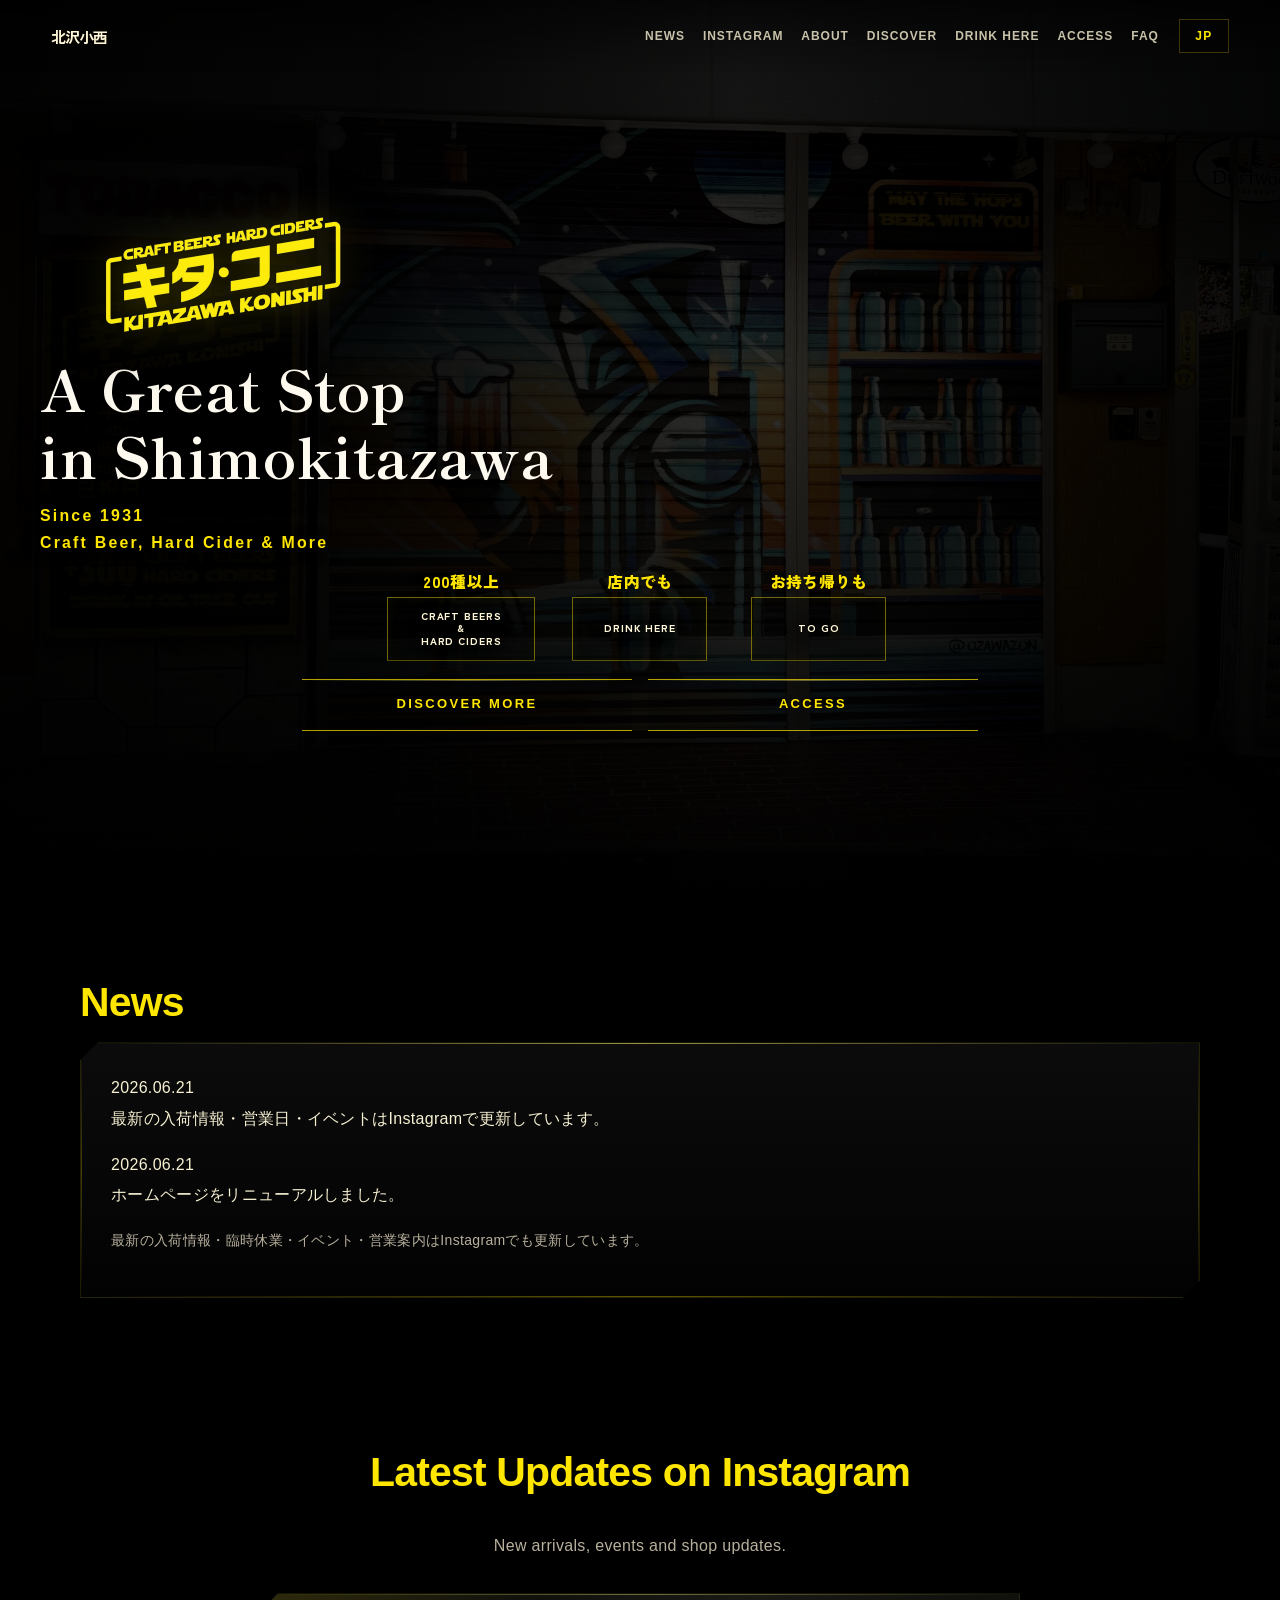
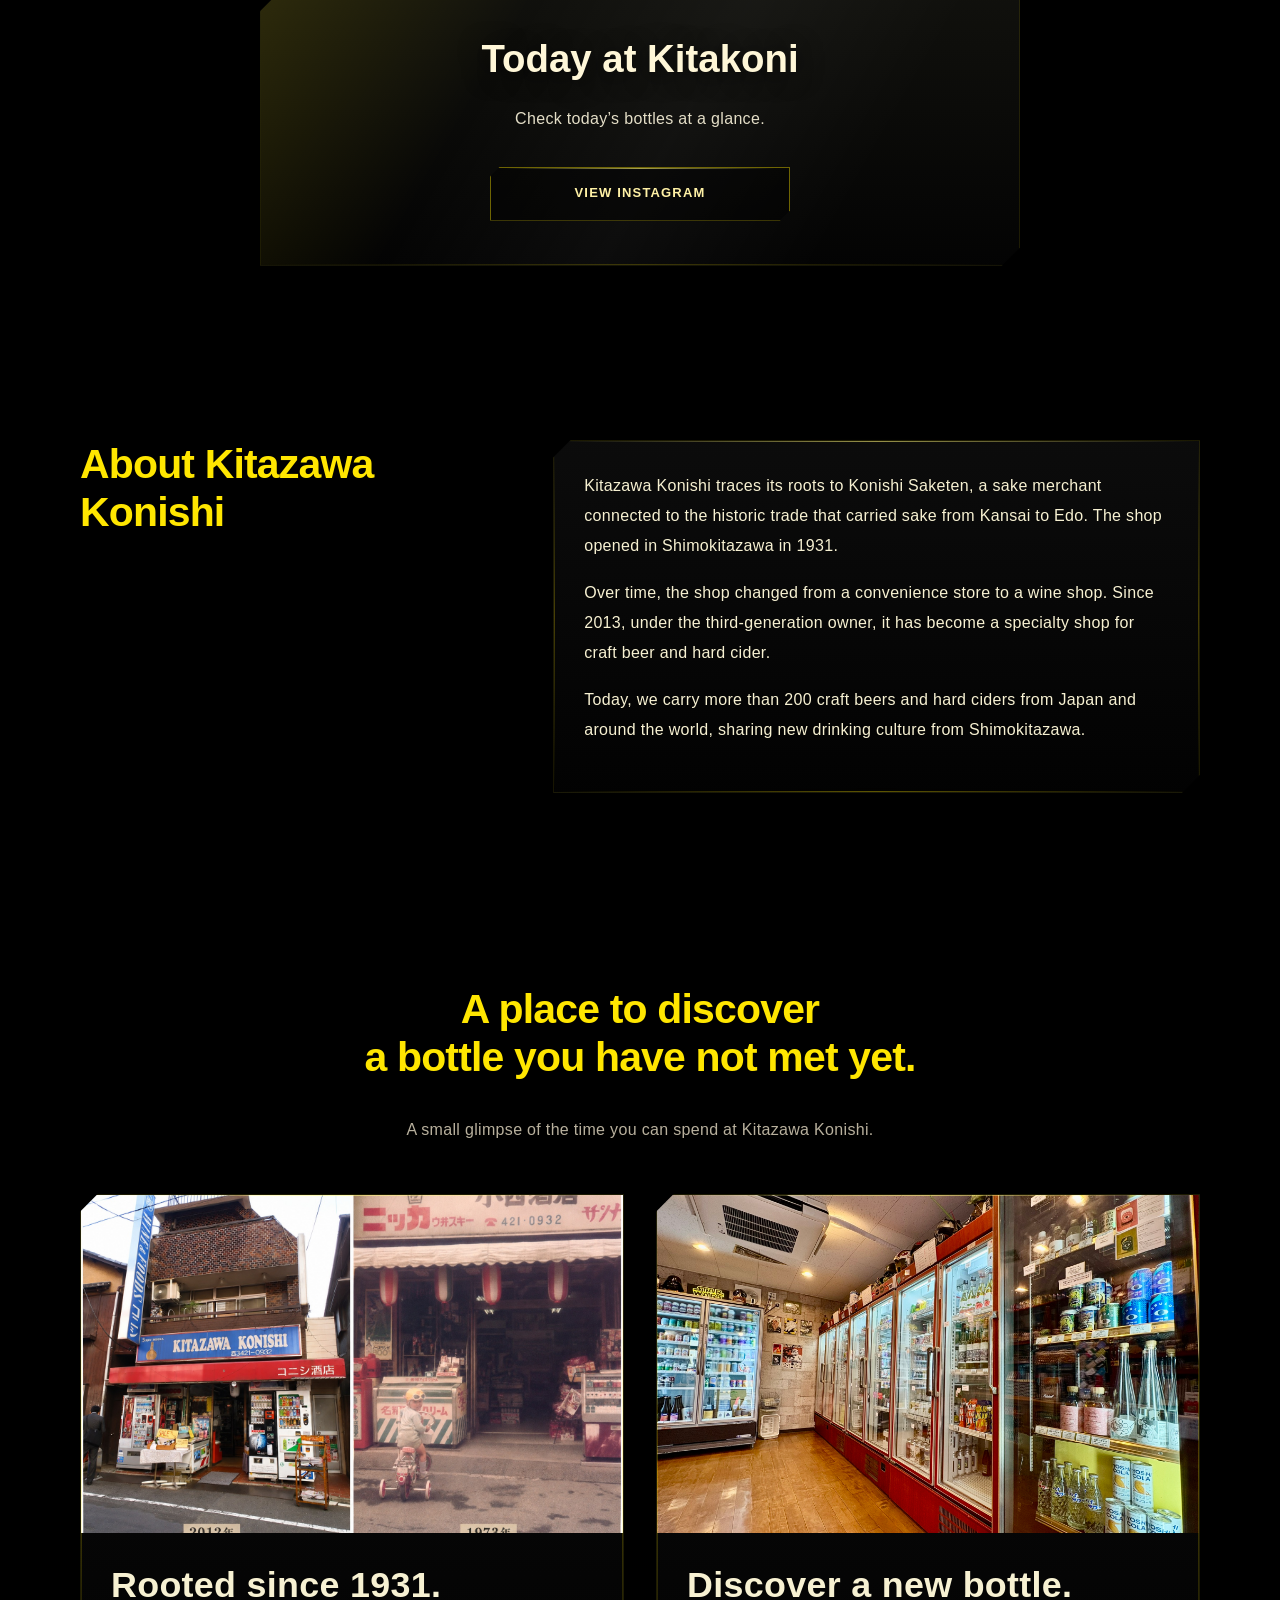
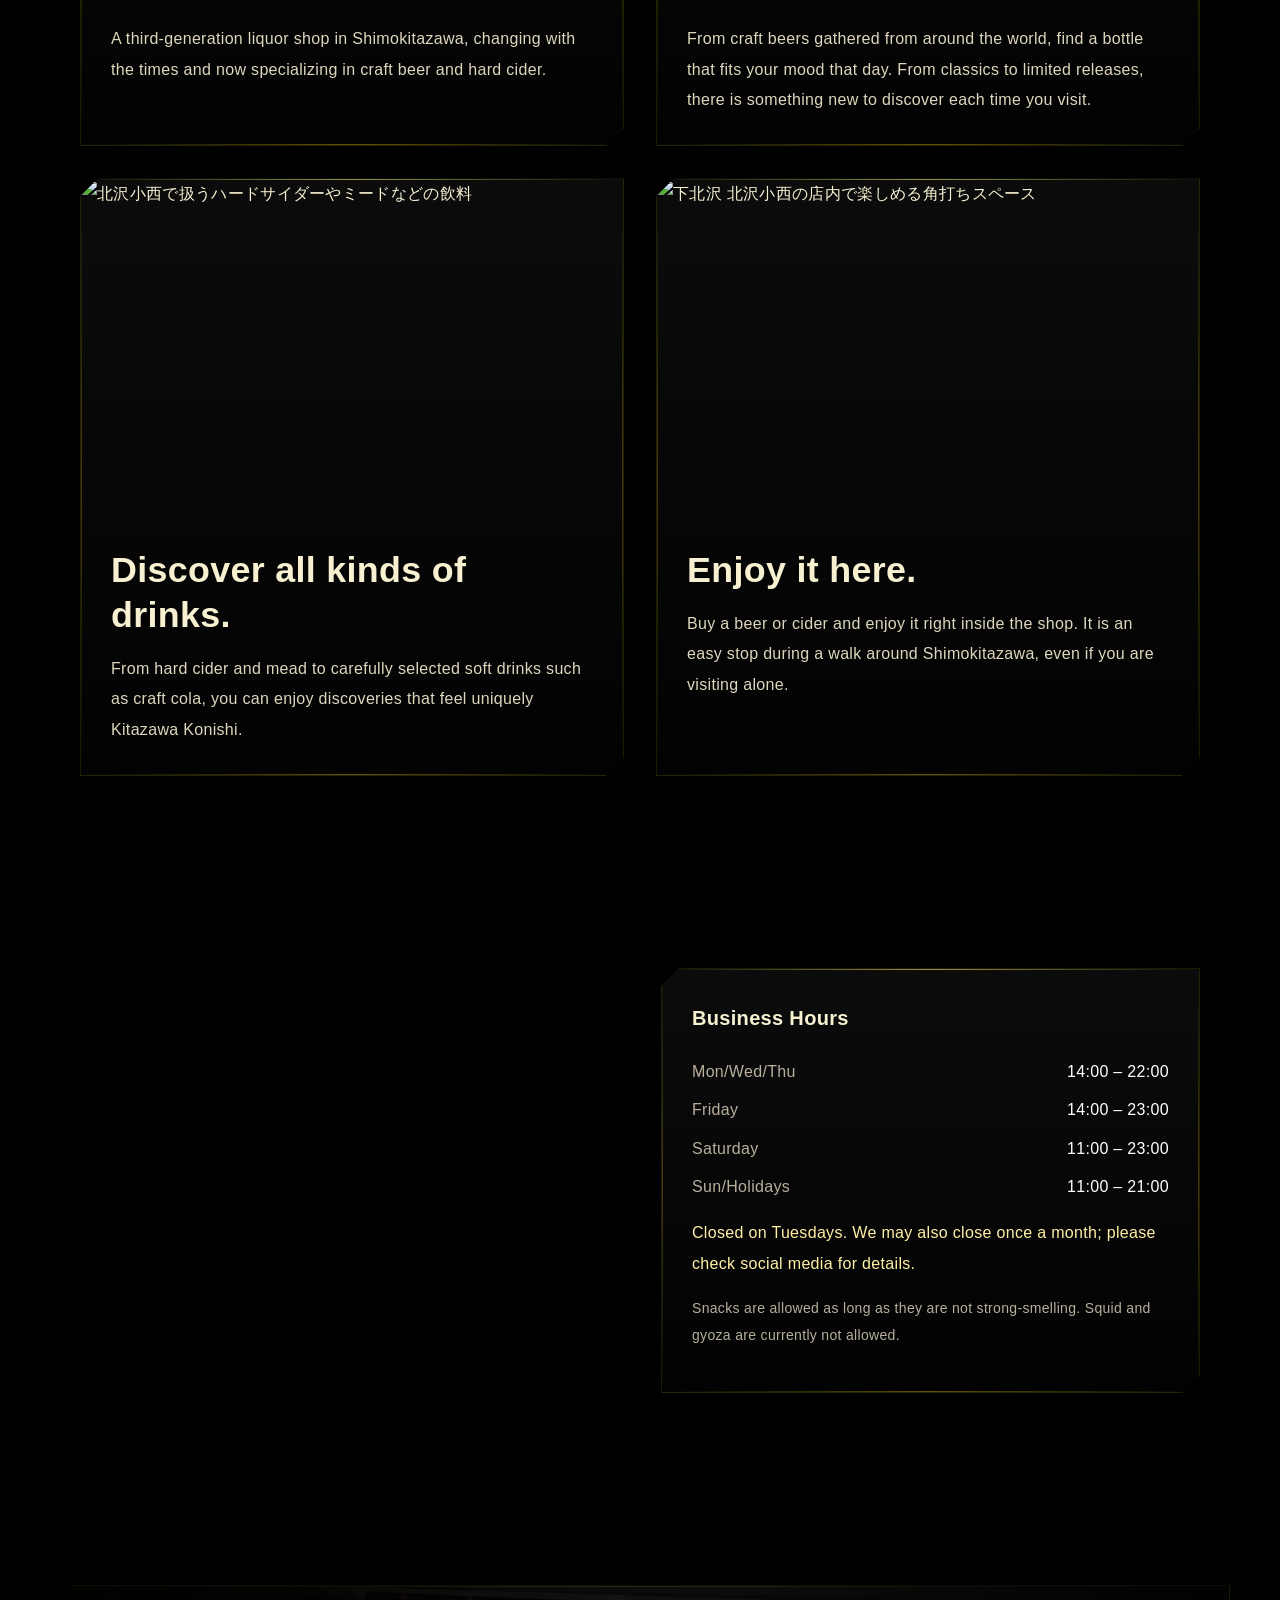
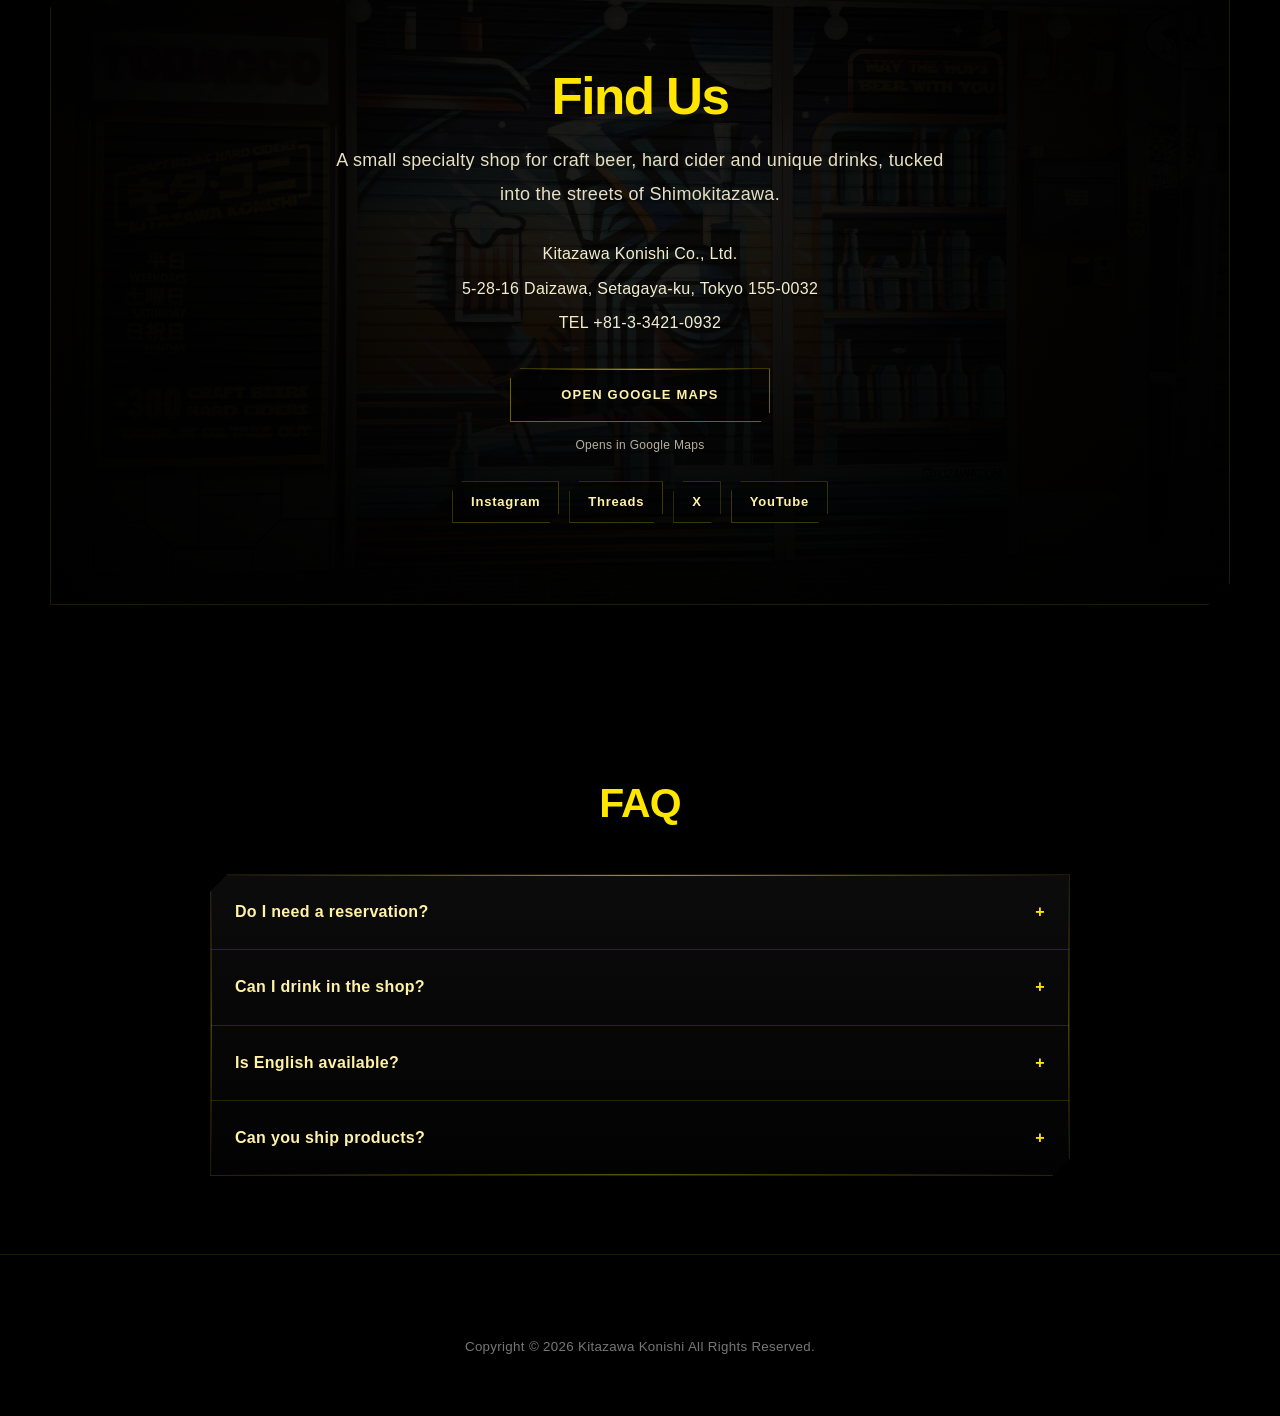
==== commit 9cc3af2c: "Version 2.9" ====
--- a/index.html
+++ b/index.html
@@ -180,7 +180,7 @@
 
       <div class="feature-stack feature-stack--story">
         <article class="feature-card reveal">
-          <div class="feature-card__image"><img src="images/feature_history.jpg" alt="1931年創業の下北沢 北沢小西の外観" loading="lazy"></div>
+          <div class="feature-card__image"><img src="images/feature_history.jpeg" alt="1931年創業の下北沢 北沢小西の外観" loading="lazy"></div>
           <div class="feature-card__body">
             <h3><span class="jp">受け継がれてきたこと。</span><span class="en">Rooted since 1931.</span></h3>
             <p><span class="jp">1931年の創業以来、下北沢の街とともに歩んできました。<br>時代とともに姿を変えながら、今はクラフトビールとハードサイダーの専門店として、新しいお酒との出会いをお届けしています。</span><span class="en">A third-generation liquor shop in Shimokitazawa, changing with the times and now specializing in craft beer and hard cider.</span></p>
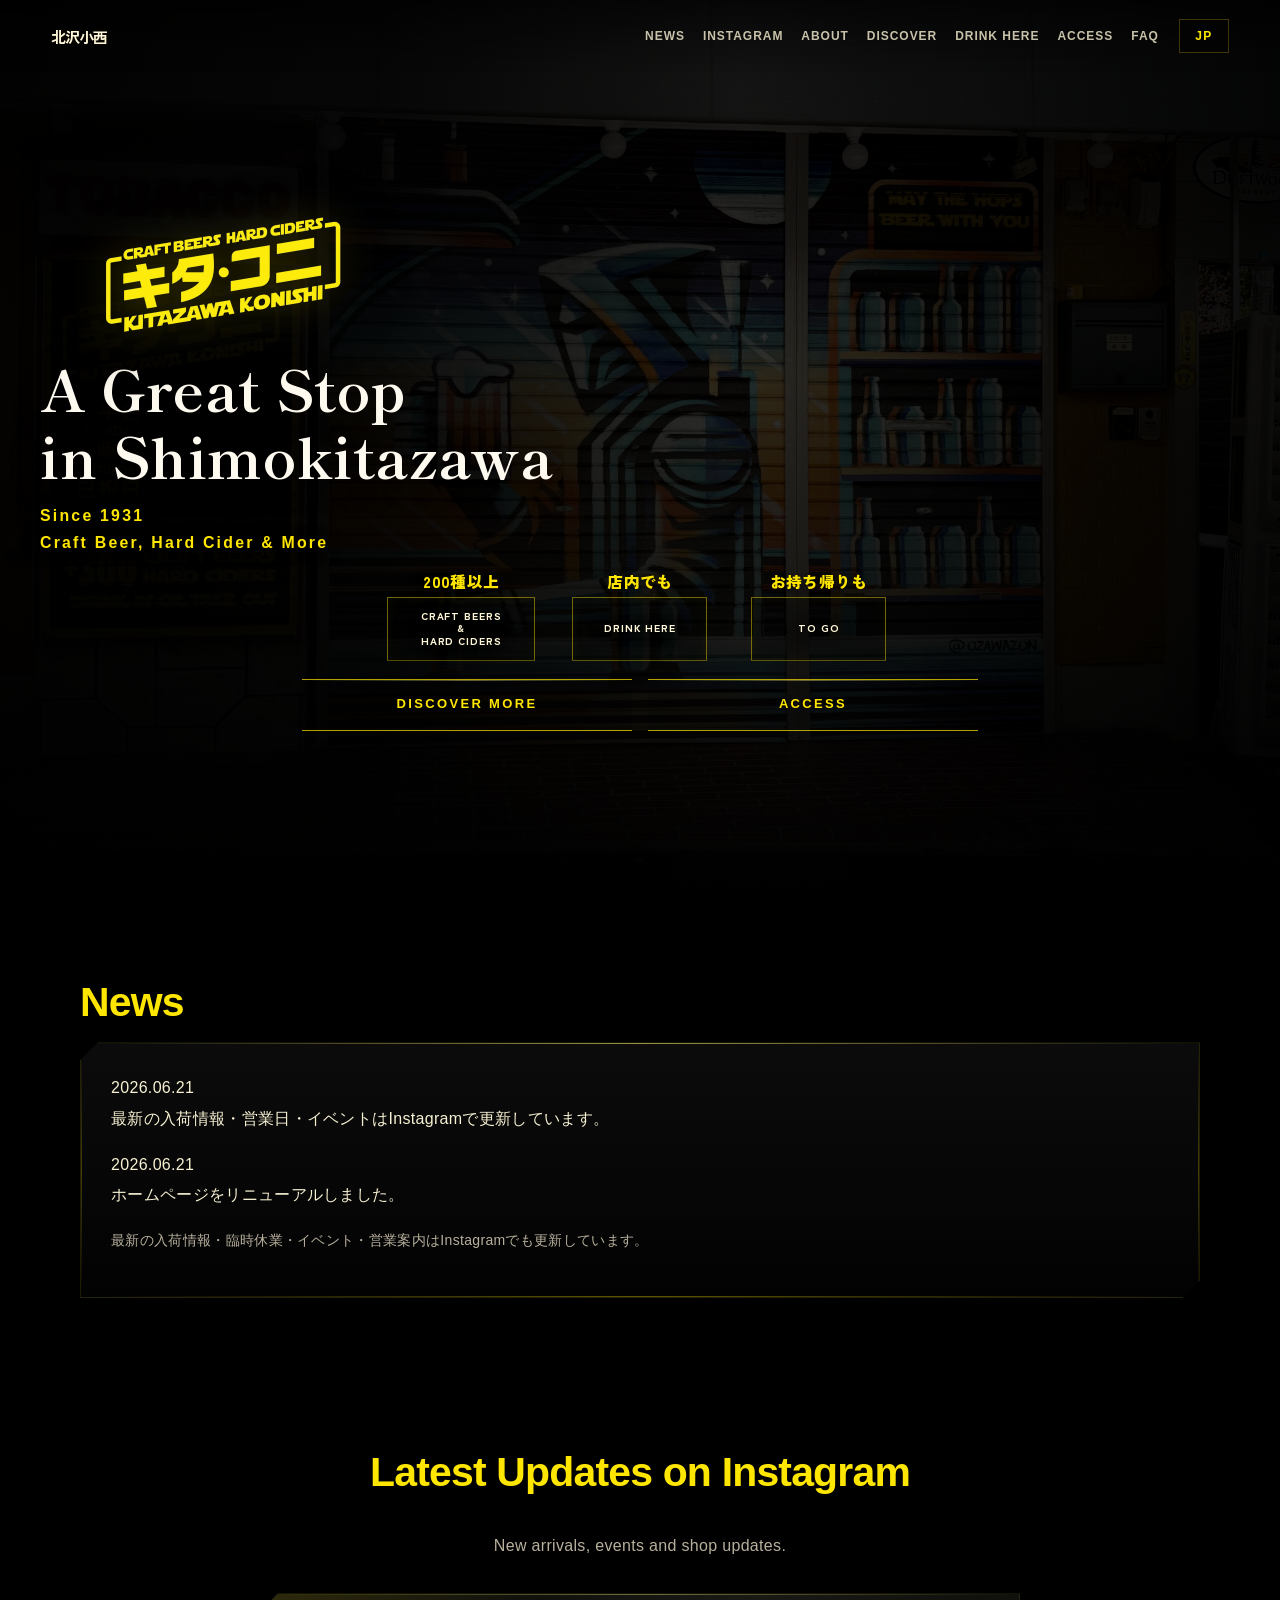
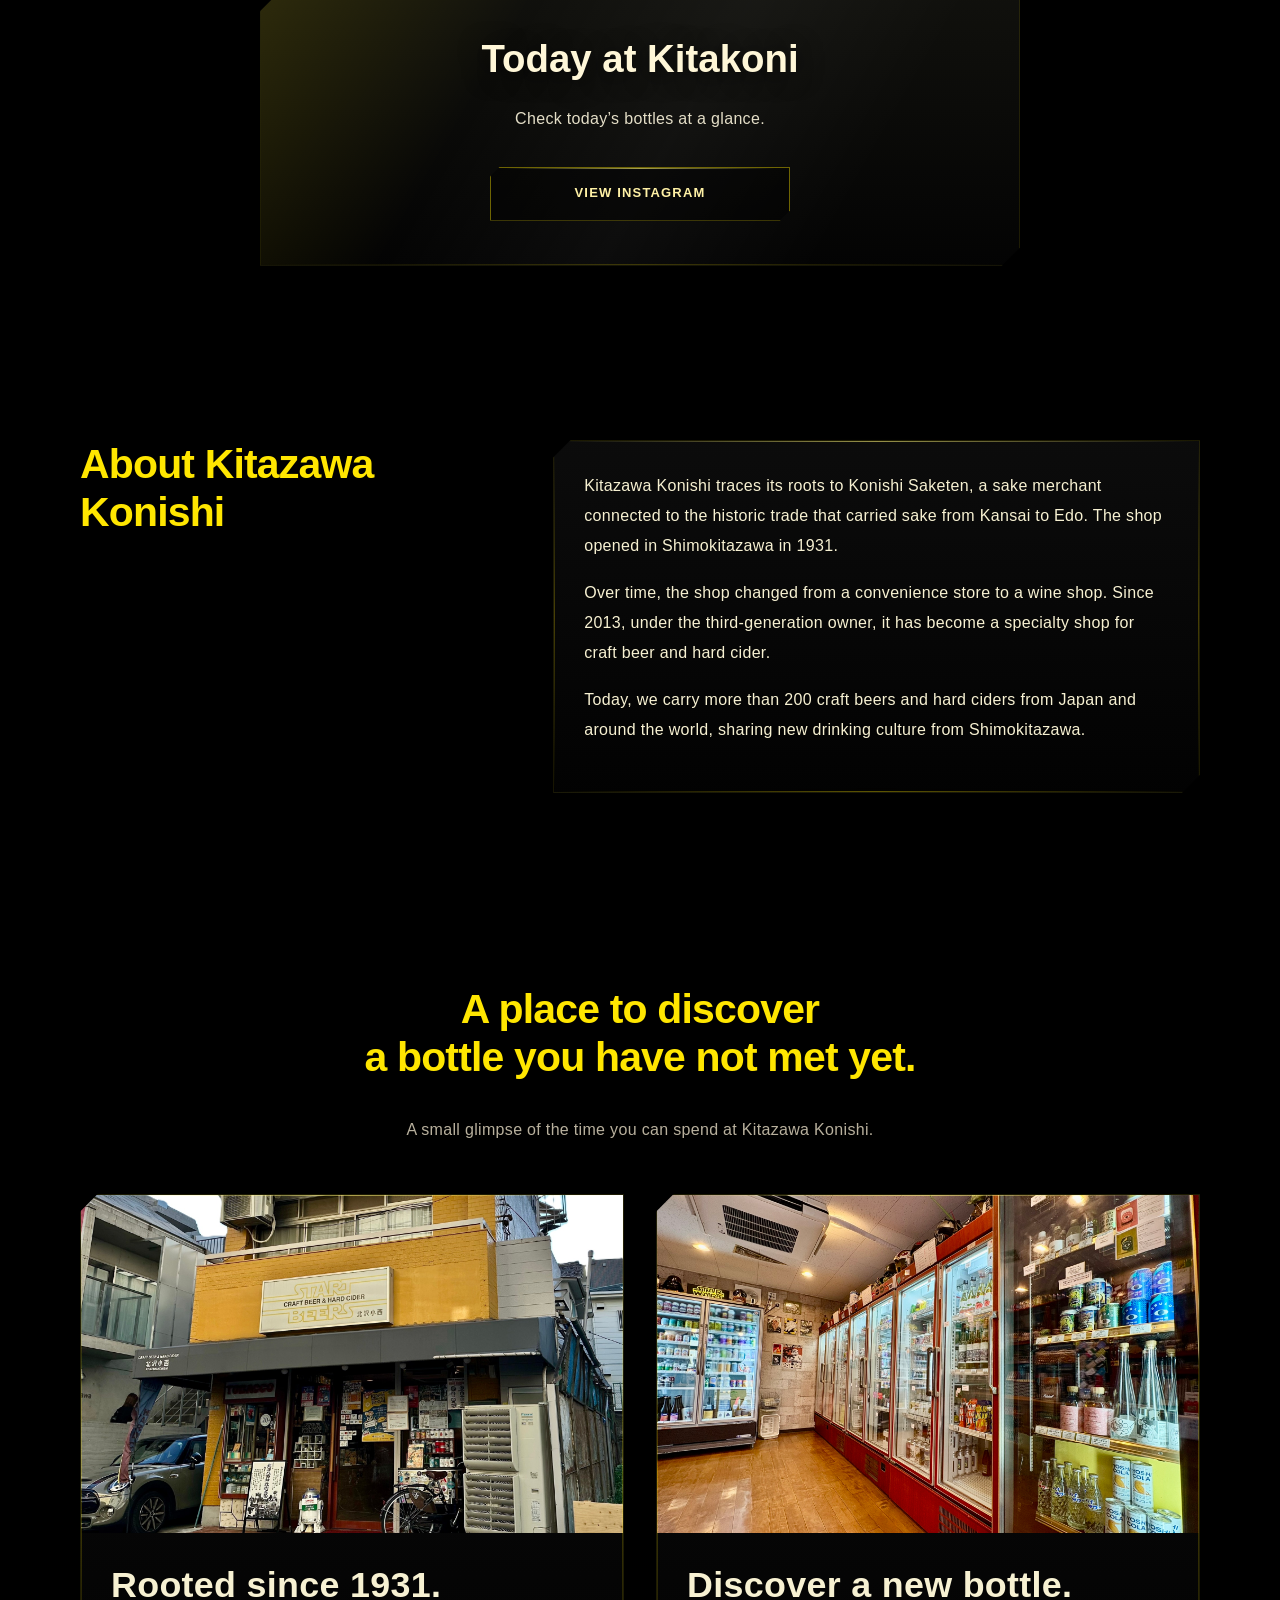
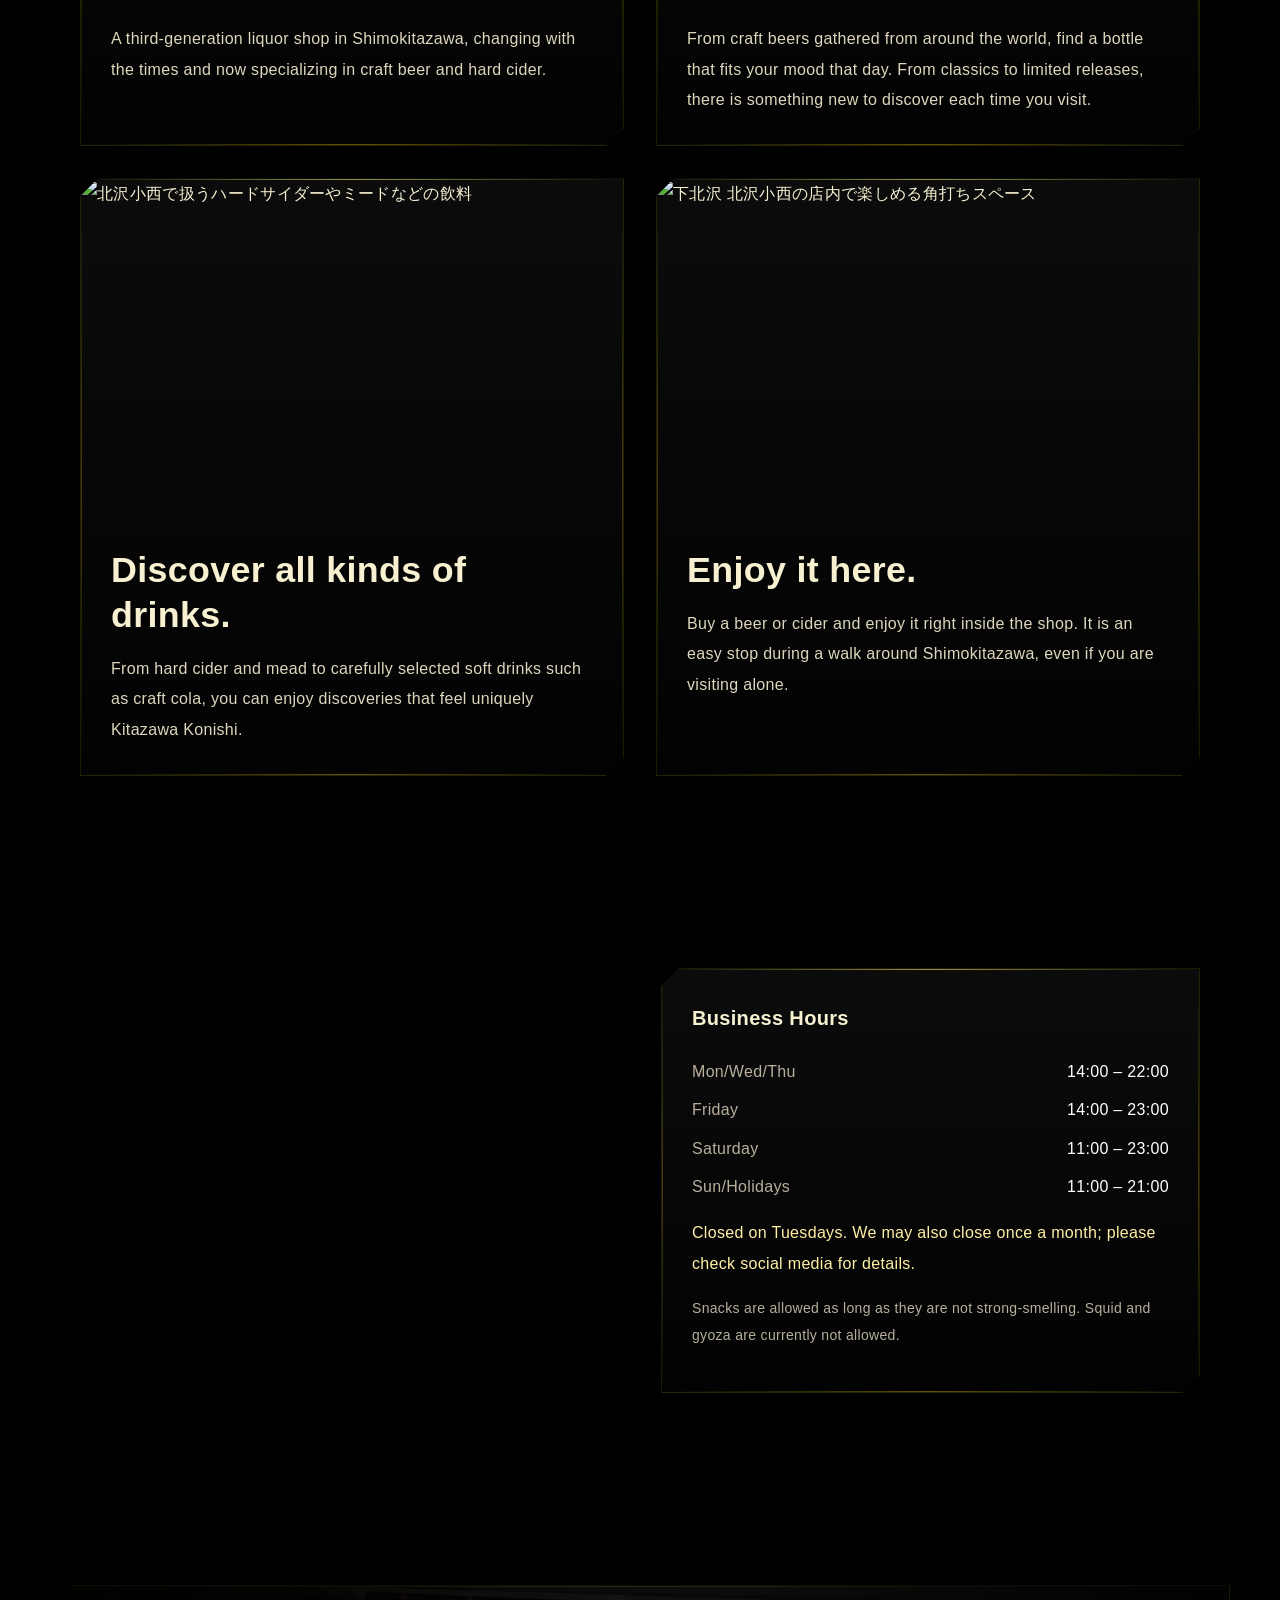
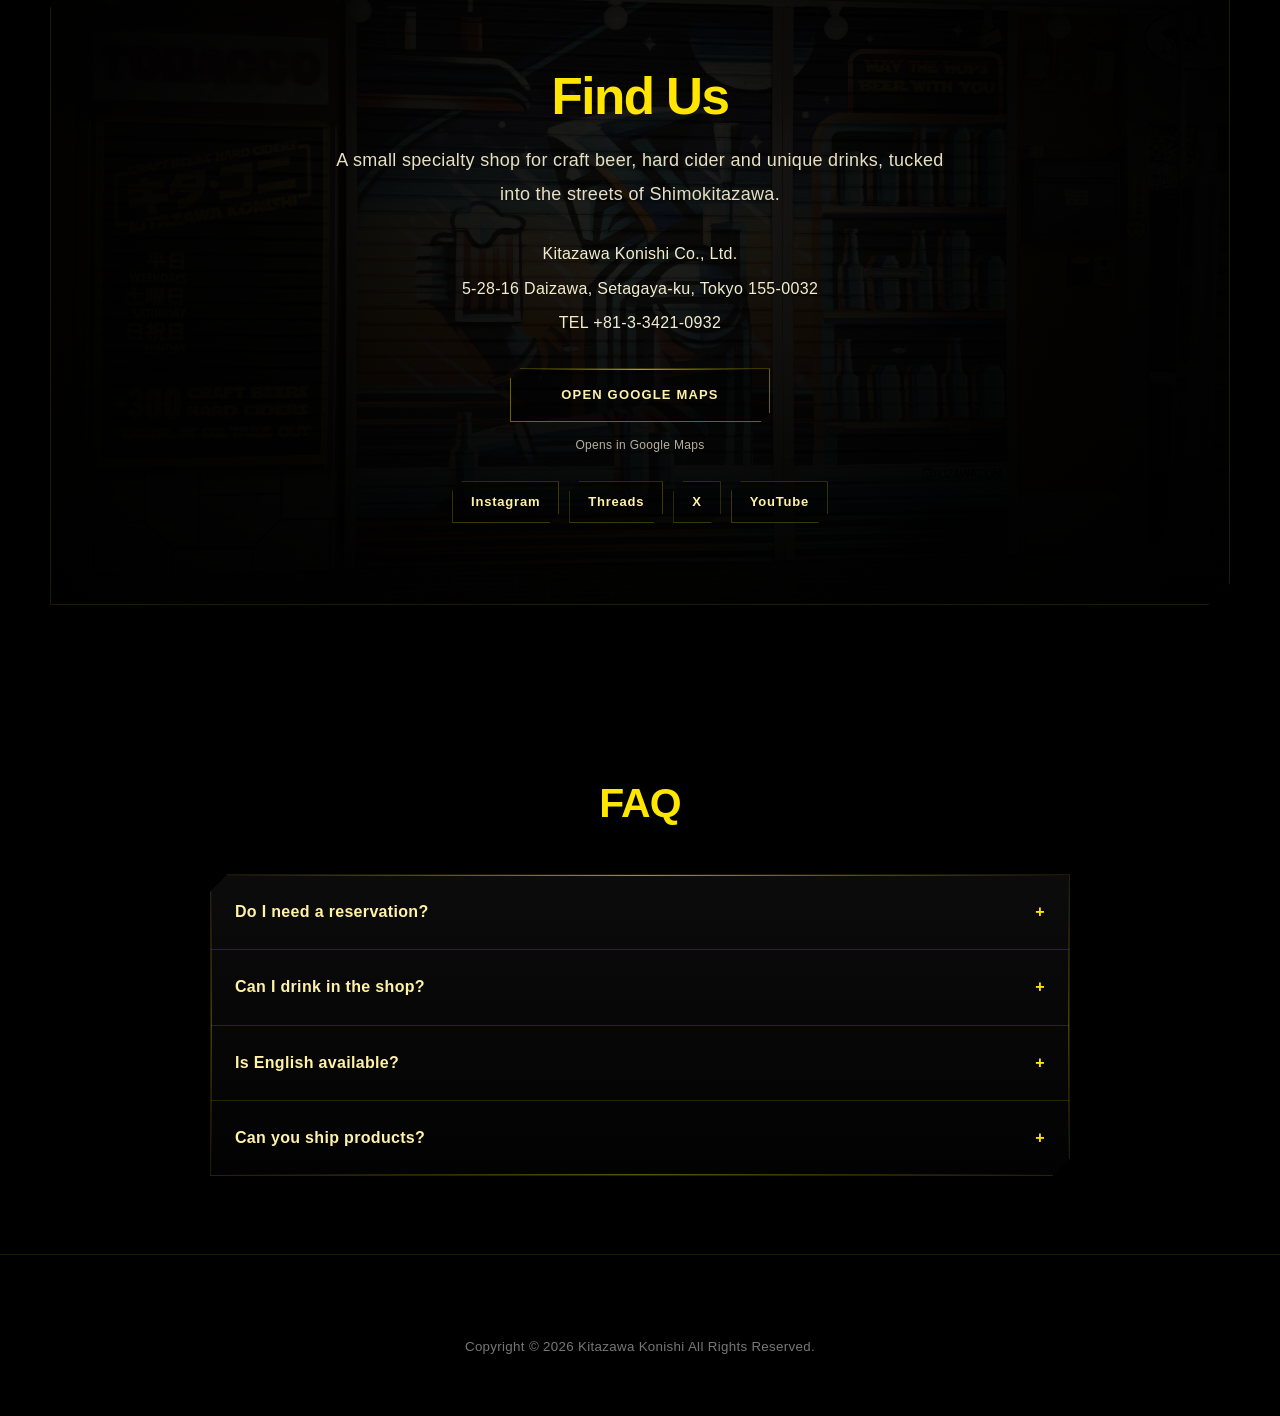
==== commit 1aa96a47: "Version 2.9.1 画像参照の不整合を修正" ====
--- a/index.html
+++ b/index.html
@@ -30,7 +30,7 @@
   <link rel="preconnect" href="https://fonts.googleapis.com">
   <link rel="preconnect" href="https://fonts.gstatic.com" crossorigin>
   <link href="https://fonts.googleapis.com/css2?family=Shippori+Mincho:wght@600;700&family=Zen+Kaku+Gothic+New:wght@500;700;900&display=swap" rel="stylesheet">
-  <link rel="stylesheet" href="css/style.css?v=20260628-v38">
+  <link rel="stylesheet" href="css/style.css?v=2.9.1">
 
   <script type="application/ld+json">
   {
@@ -240,7 +240,7 @@
         <div class="access-card__photo" aria-hidden="true">
           <picture>
             <source srcset="images/hero_shutter.jpg" type="image/jpeg">
-            <img src="images/feature_history.svg" alt="" loading="lazy">
+            <img src="images/hero_shutter.jpg" alt="" loading="lazy">
           </picture>
         </div>
         <div class="access-card__shade"></div>
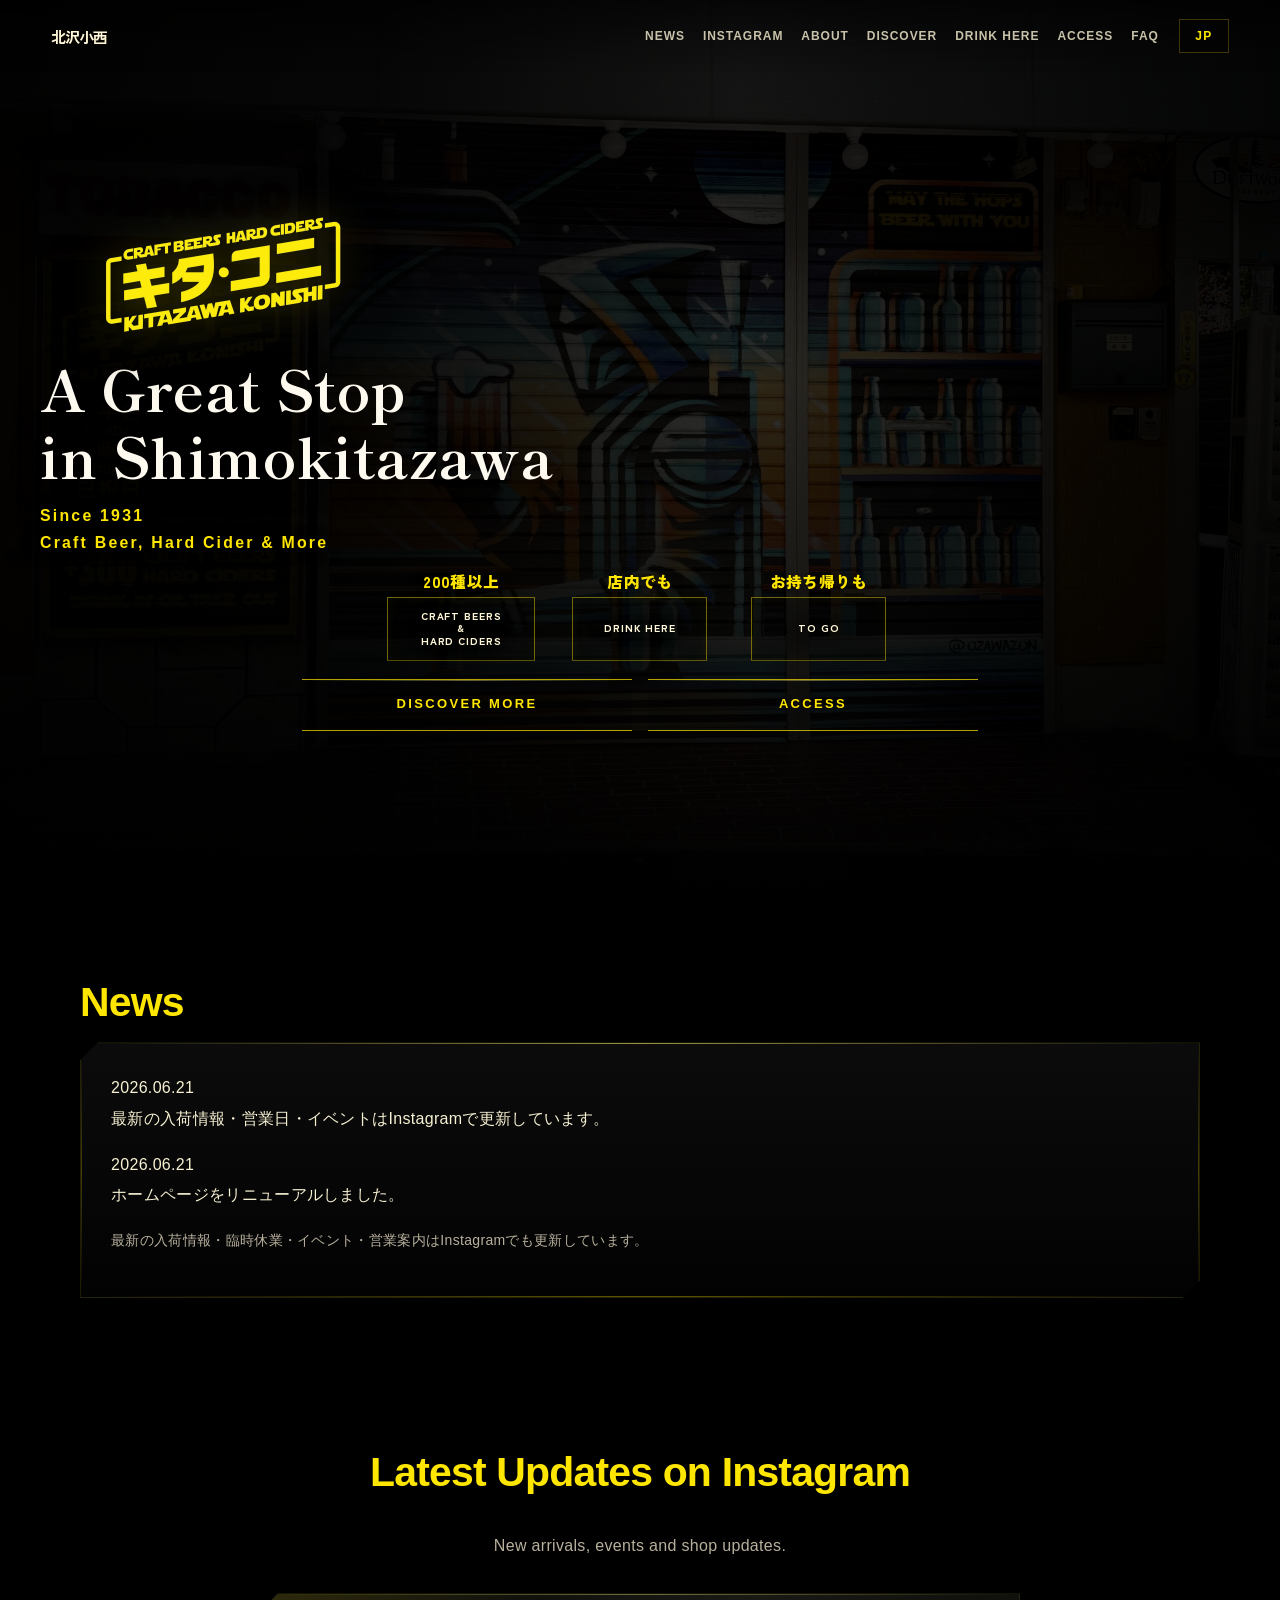
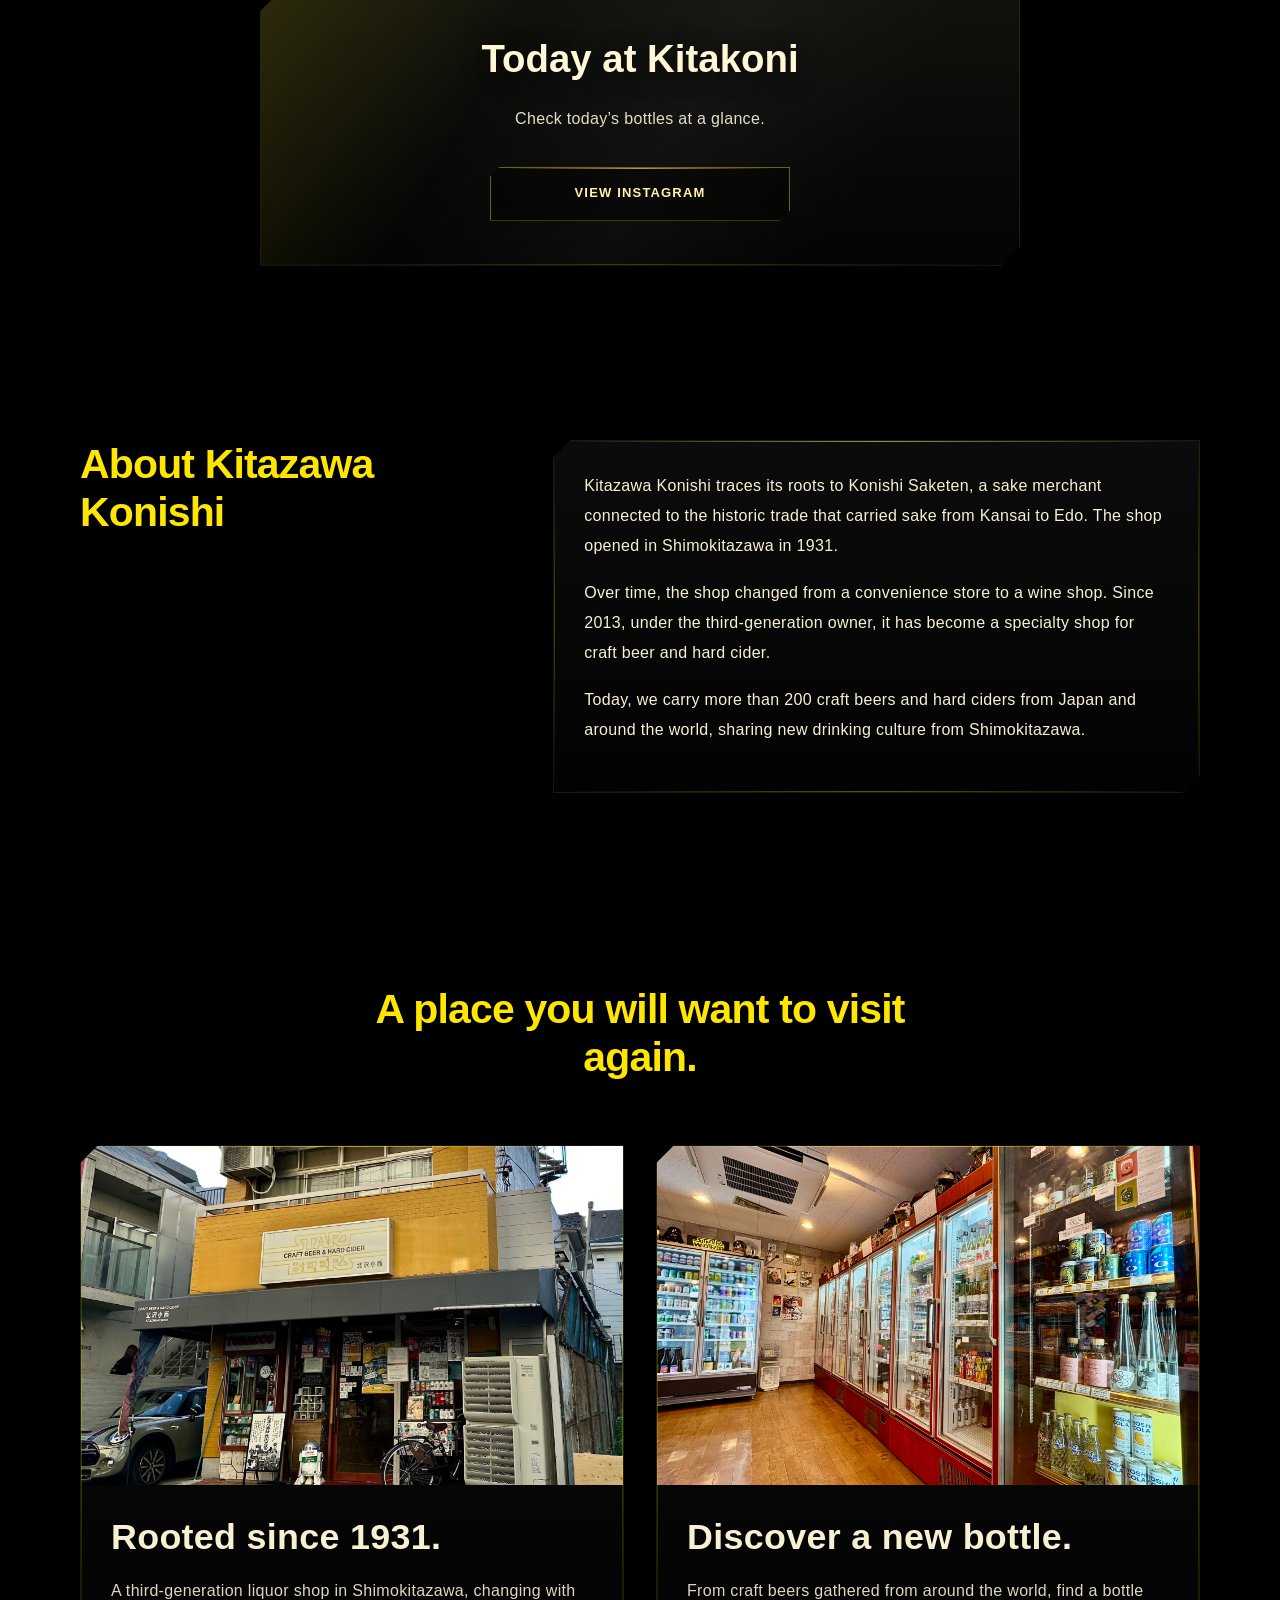
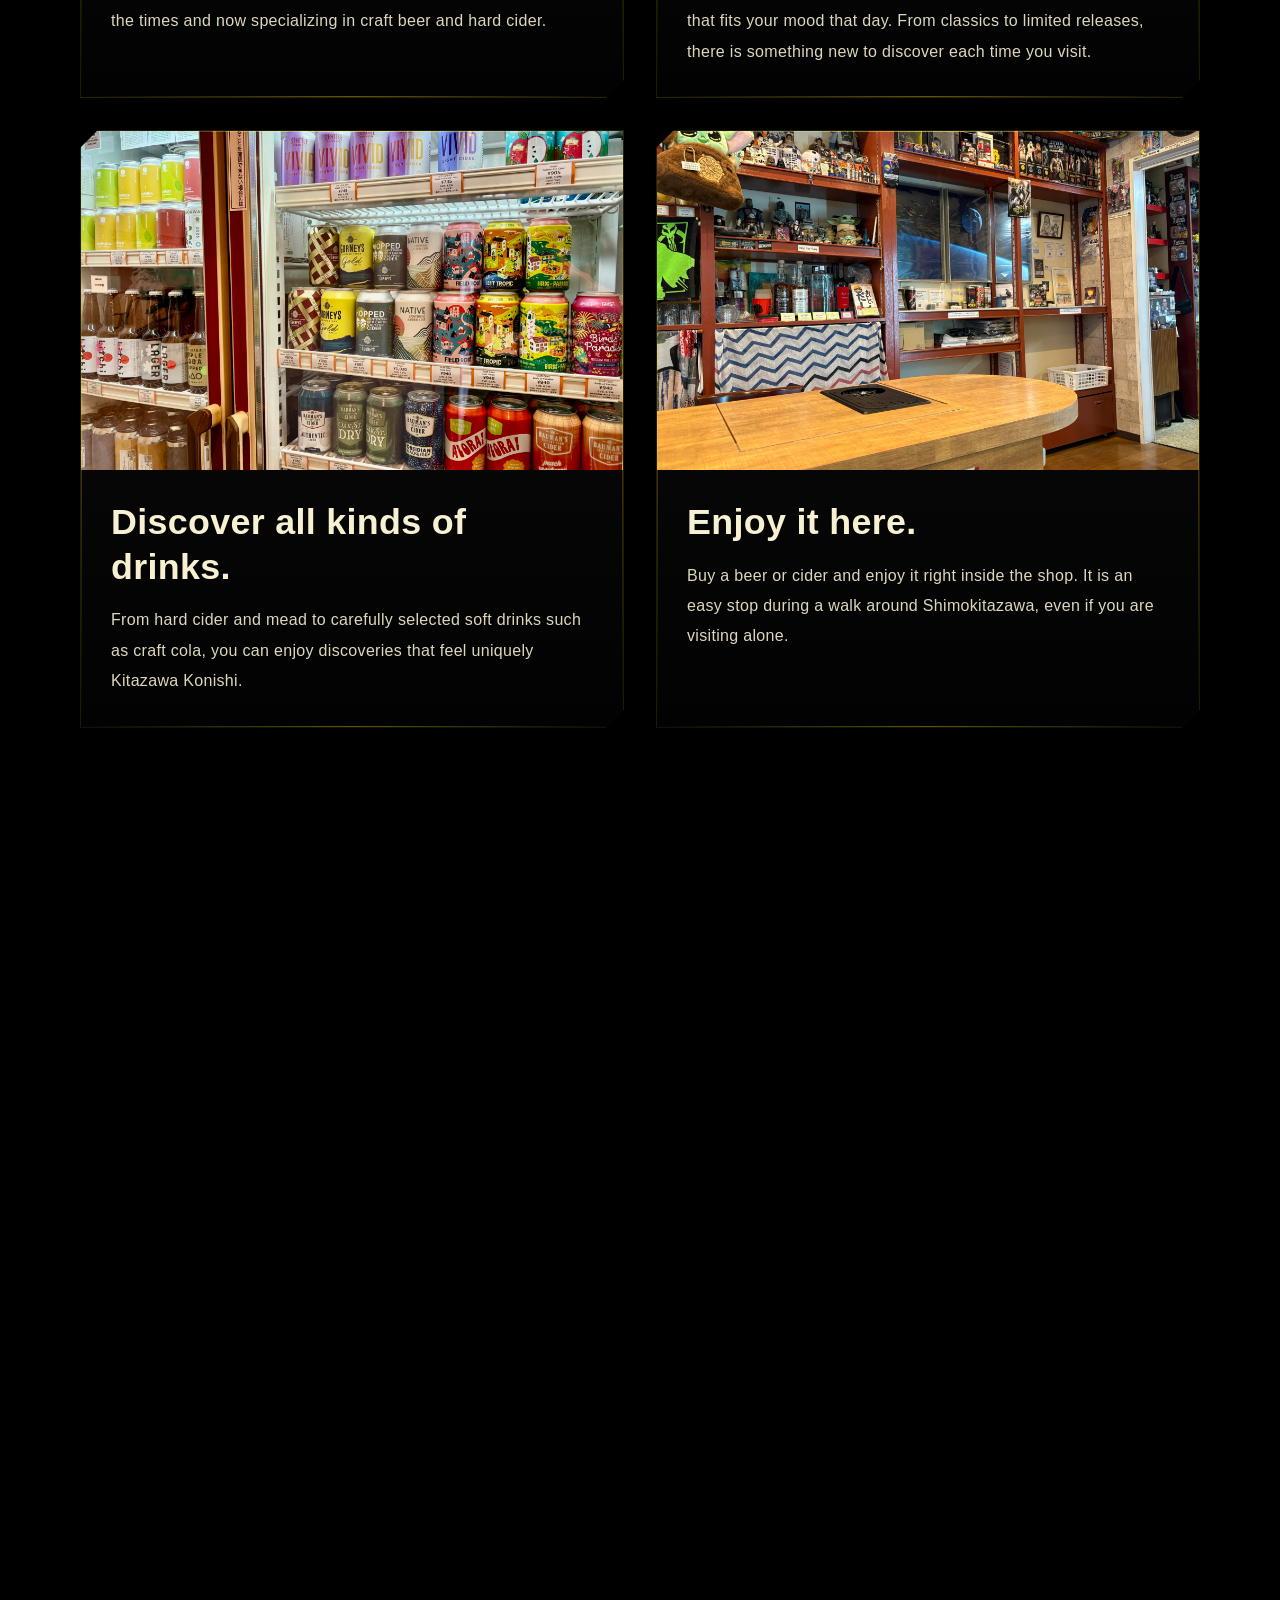
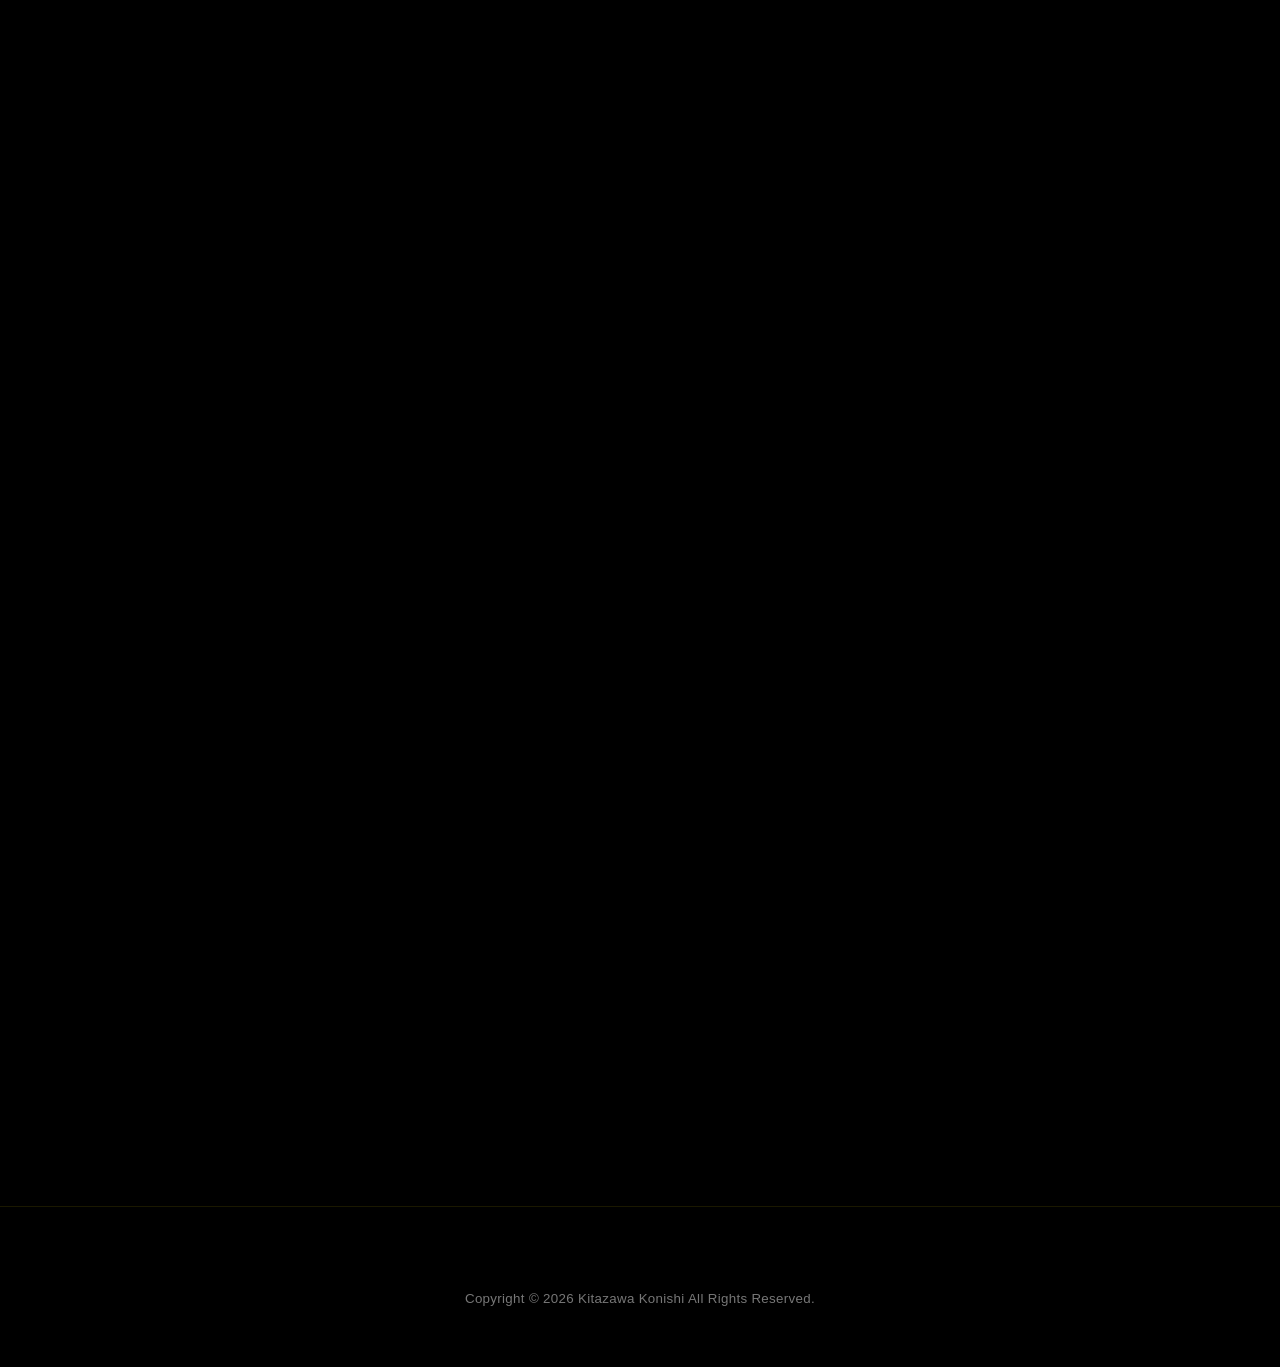
==== commit 26558cc9: "Version 2.9.3 セクション見出しを変更" ====
--- a/index.html
+++ b/index.html
@@ -30,7 +30,7 @@
   <link rel="preconnect" href="https://fonts.googleapis.com">
   <link rel="preconnect" href="https://fonts.gstatic.com" crossorigin>
   <link href="https://fonts.googleapis.com/css2?family=Shippori+Mincho:wght@600;700&family=Zen+Kaku+Gothic+New:wght@500;700;900&display=swap" rel="stylesheet">
-  <link rel="stylesheet" href="css/style.css?v=2.9.1">
+  <link rel="stylesheet" href="css/style.css?v=2.9.3">
 
   <script type="application/ld+json">
   {
@@ -63,7 +63,7 @@
       "https://www.instagram.com/kitazawakonishi",
       "https://www.threads.net/@kitazawakonishi",
       "https://www.twitter.com/lskonishi",
-      "https://www.youtube.com/@kitazawakonishi"
+      "https://www.youtube.com/@kitakonichannel"
     ]
   }
   </script>
@@ -174,8 +174,7 @@
     <section class="section" id="features">
       <div class="section-heading section-heading--center reveal section-heading--story">
         <p class="section-kicker"><span class="jp">出会い</span><span class="en">DISCOVER</span></p>
-        <h2><span class="jp">まだ知らない一本に、<br>出会える場所。</span><span class="en">A place to discover<br>a bottle you have not met yet.</span></h2>
-        <p><span class="jp">北沢小西で過ごす時間を、少しだけ。</span><span class="en">A small glimpse of the time you can spend at Kitazawa Konishi.</span></p>
+        <h2><span class="jp">また、寄りたくなる場所。</span><span class="en">A place you will want to visit again.</span></h2>
       </div>
 
       <div class="feature-stack feature-stack--story">
@@ -257,7 +256,7 @@
             <span class="jp">お店への行き方</span><span class="en">Open Google Maps</span>
           </a>
           <p class="map-note"><span class="jp">Google Mapsで開きます</span><span class="en">Opens in Google Maps</span></p>
-          <div class="sns-links sns-links--center" aria-label="SNSリンク"><a href="https://www.instagram.com/kitazawakonishi" target="_blank" rel="noopener noreferrer">Instagram</a><a href="https://www.threads.net/@kitazawakonishi" target="_blank" rel="noopener noreferrer">Threads</a><a href="https://www.twitter.com/lskonishi" target="_blank" rel="noopener noreferrer">X</a><a href="https://www.youtube.com/@kitazawakonishi" target="_blank" rel="noopener noreferrer">YouTube</a></div>
+          <div class="sns-links sns-links--center" aria-label="SNSリンク"><a href="https://www.instagram.com/kitazawakonishi" target="_blank" rel="noopener noreferrer">Instagram</a><a href="https://www.threads.net/@kitazawakonishi" target="_blank" rel="noopener noreferrer">Threads</a><a href="https://www.twitter.com/lskonishi" target="_blank" rel="noopener noreferrer">X</a><a href="https://www.youtube.com/@kitakonichannel" target="_blank" rel="noopener noreferrer">YouTube</a></div>
         </div>
       </div>
     </section>
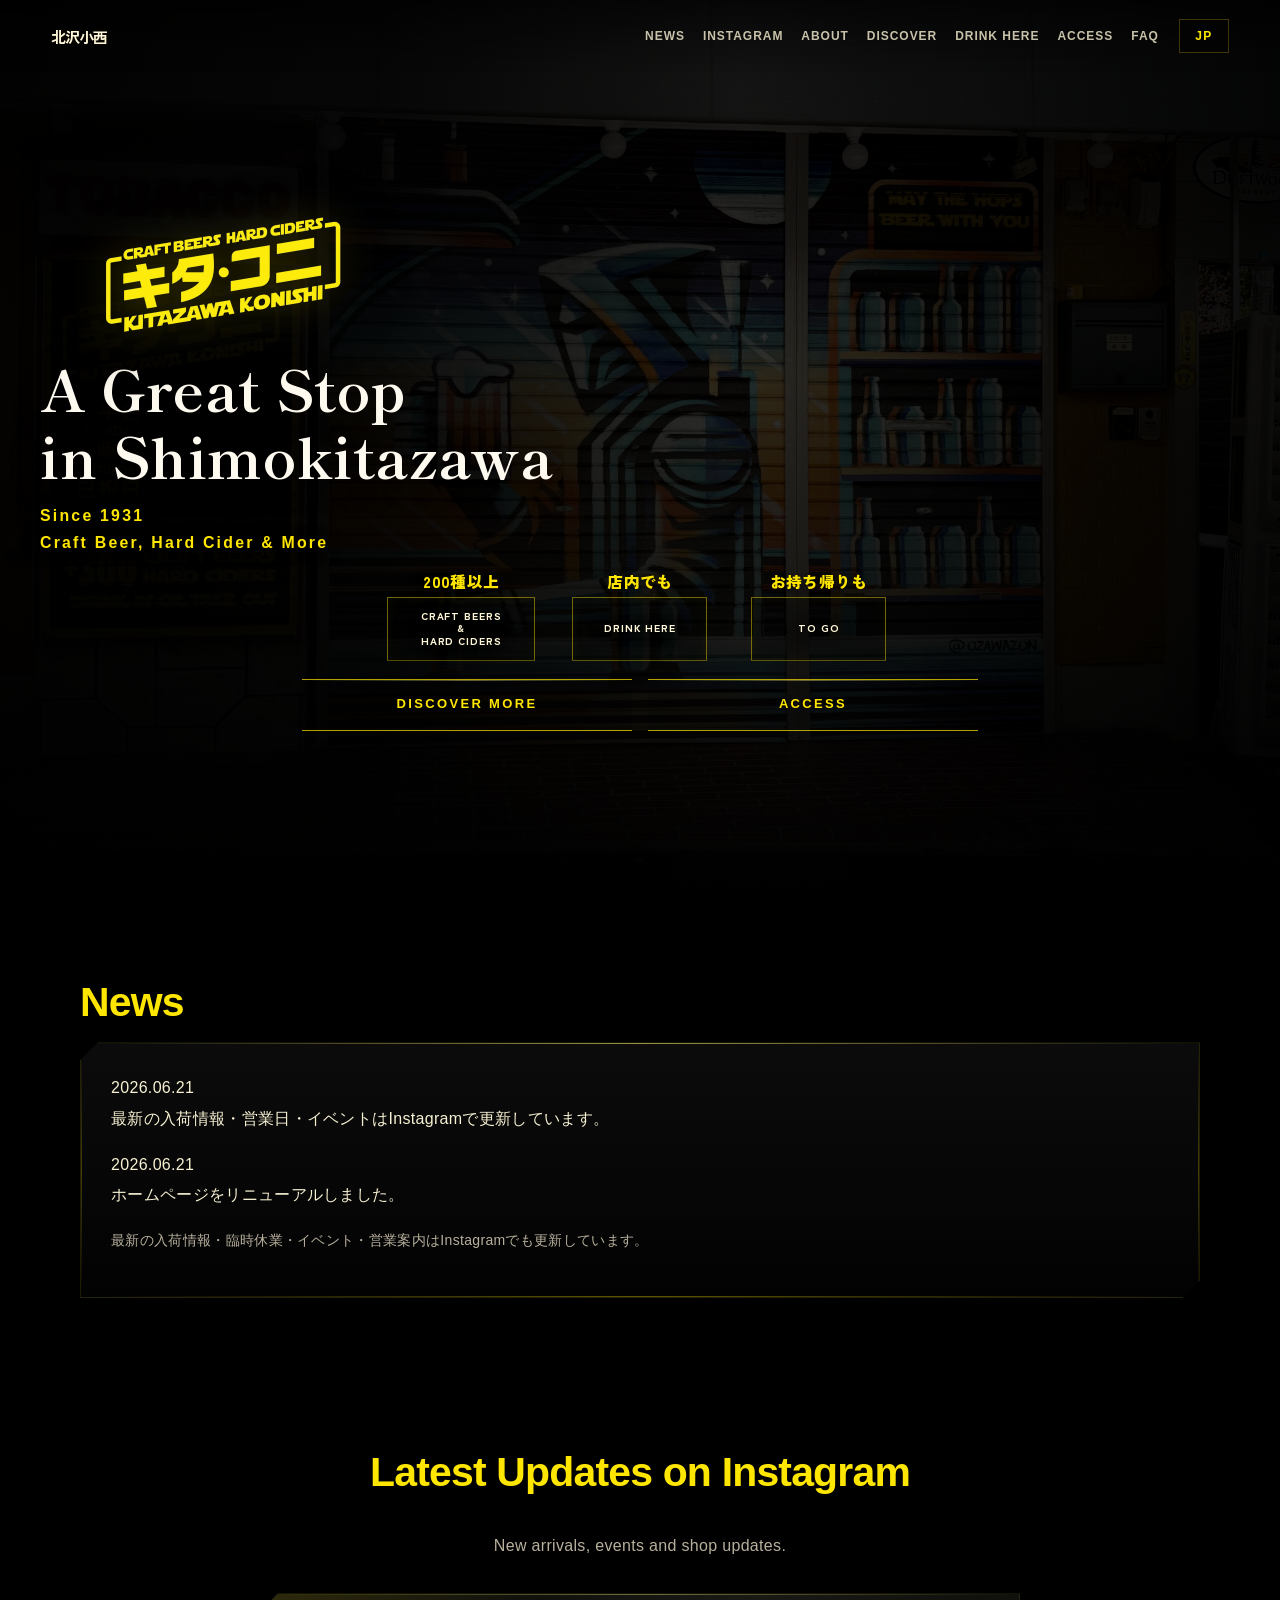
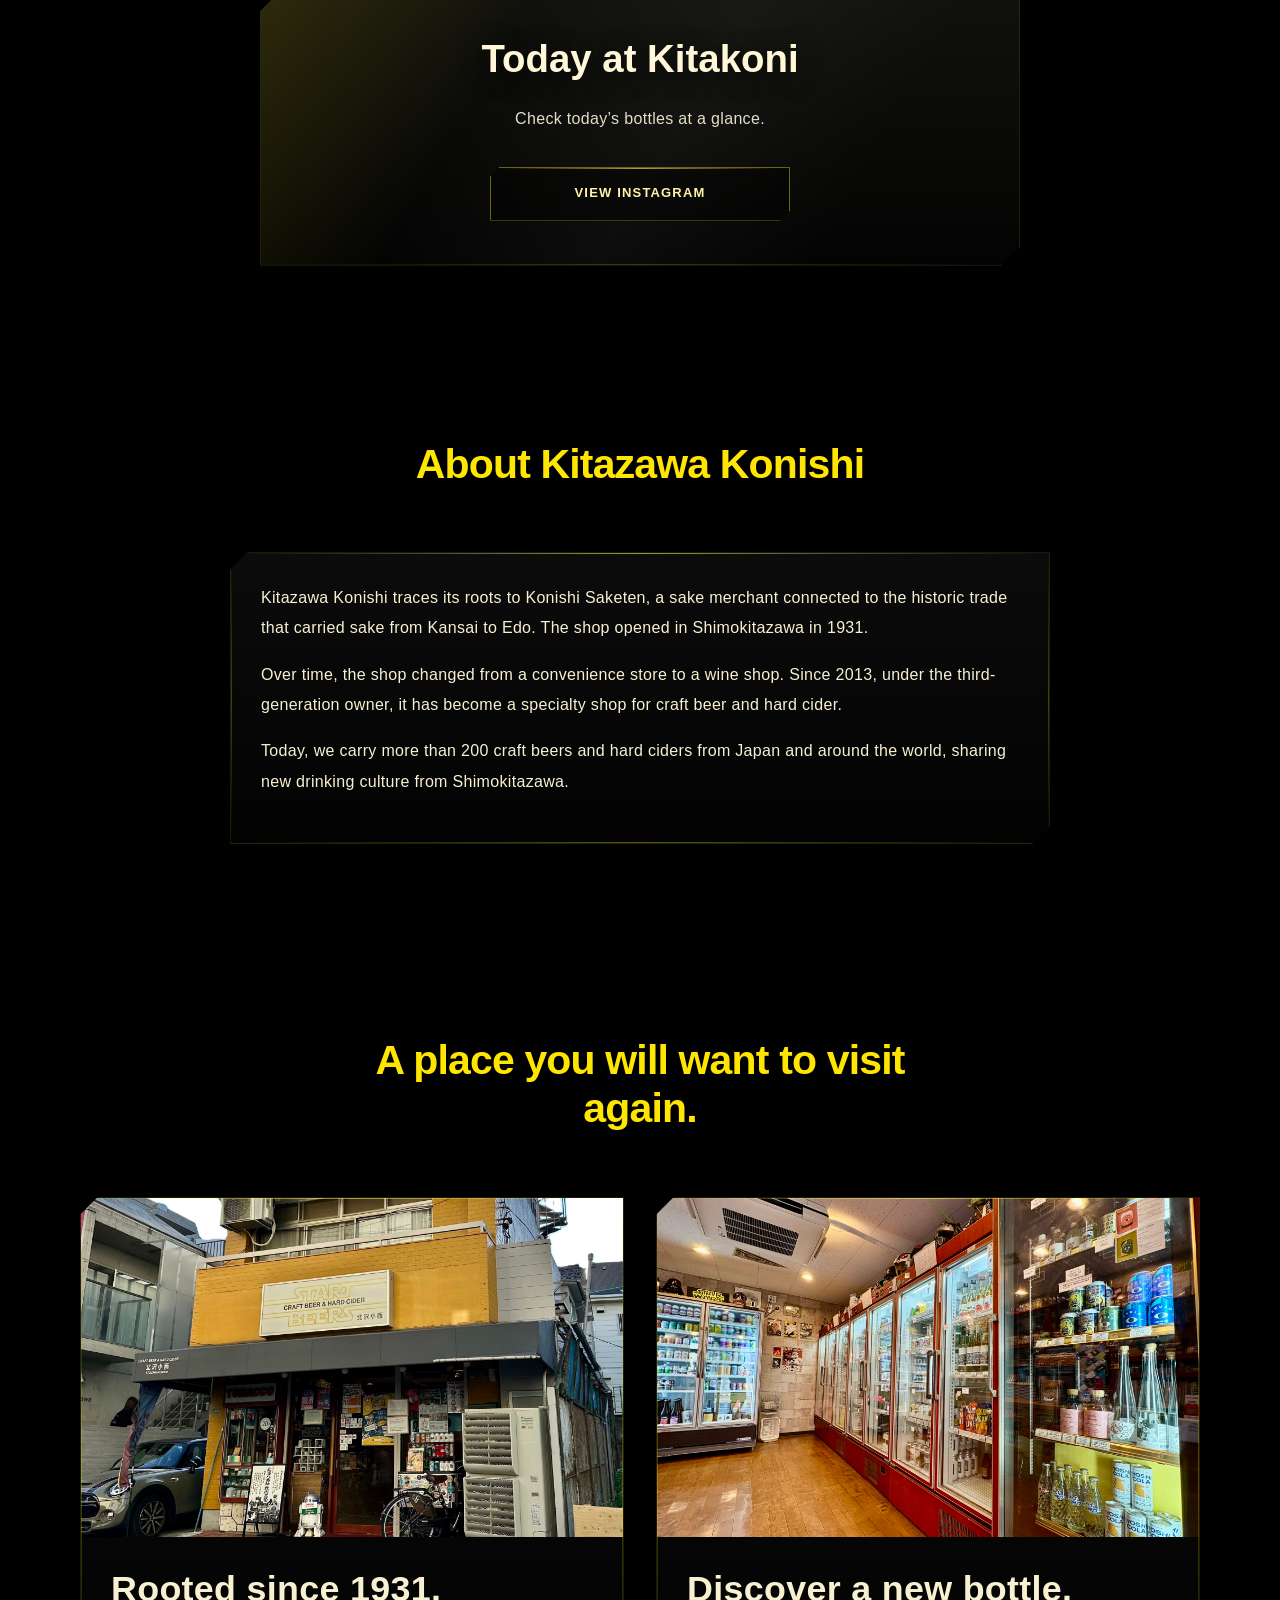
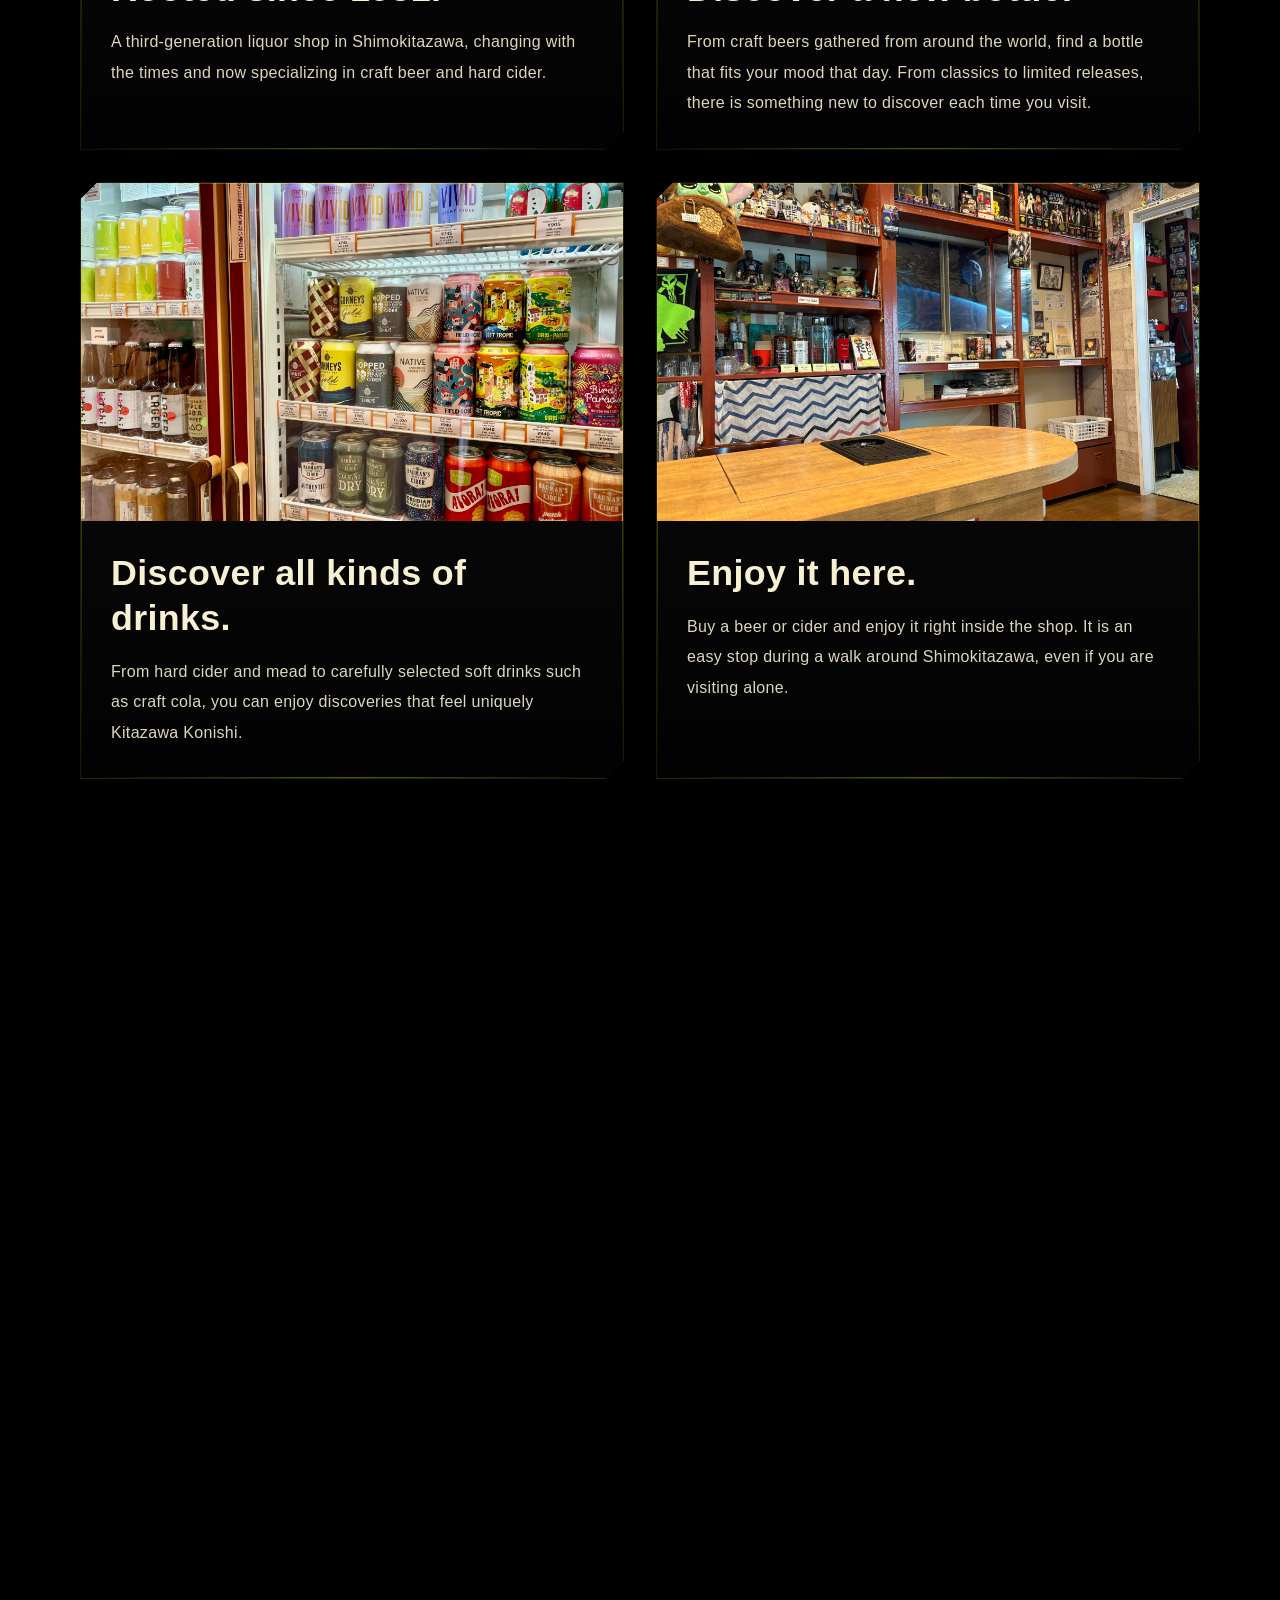
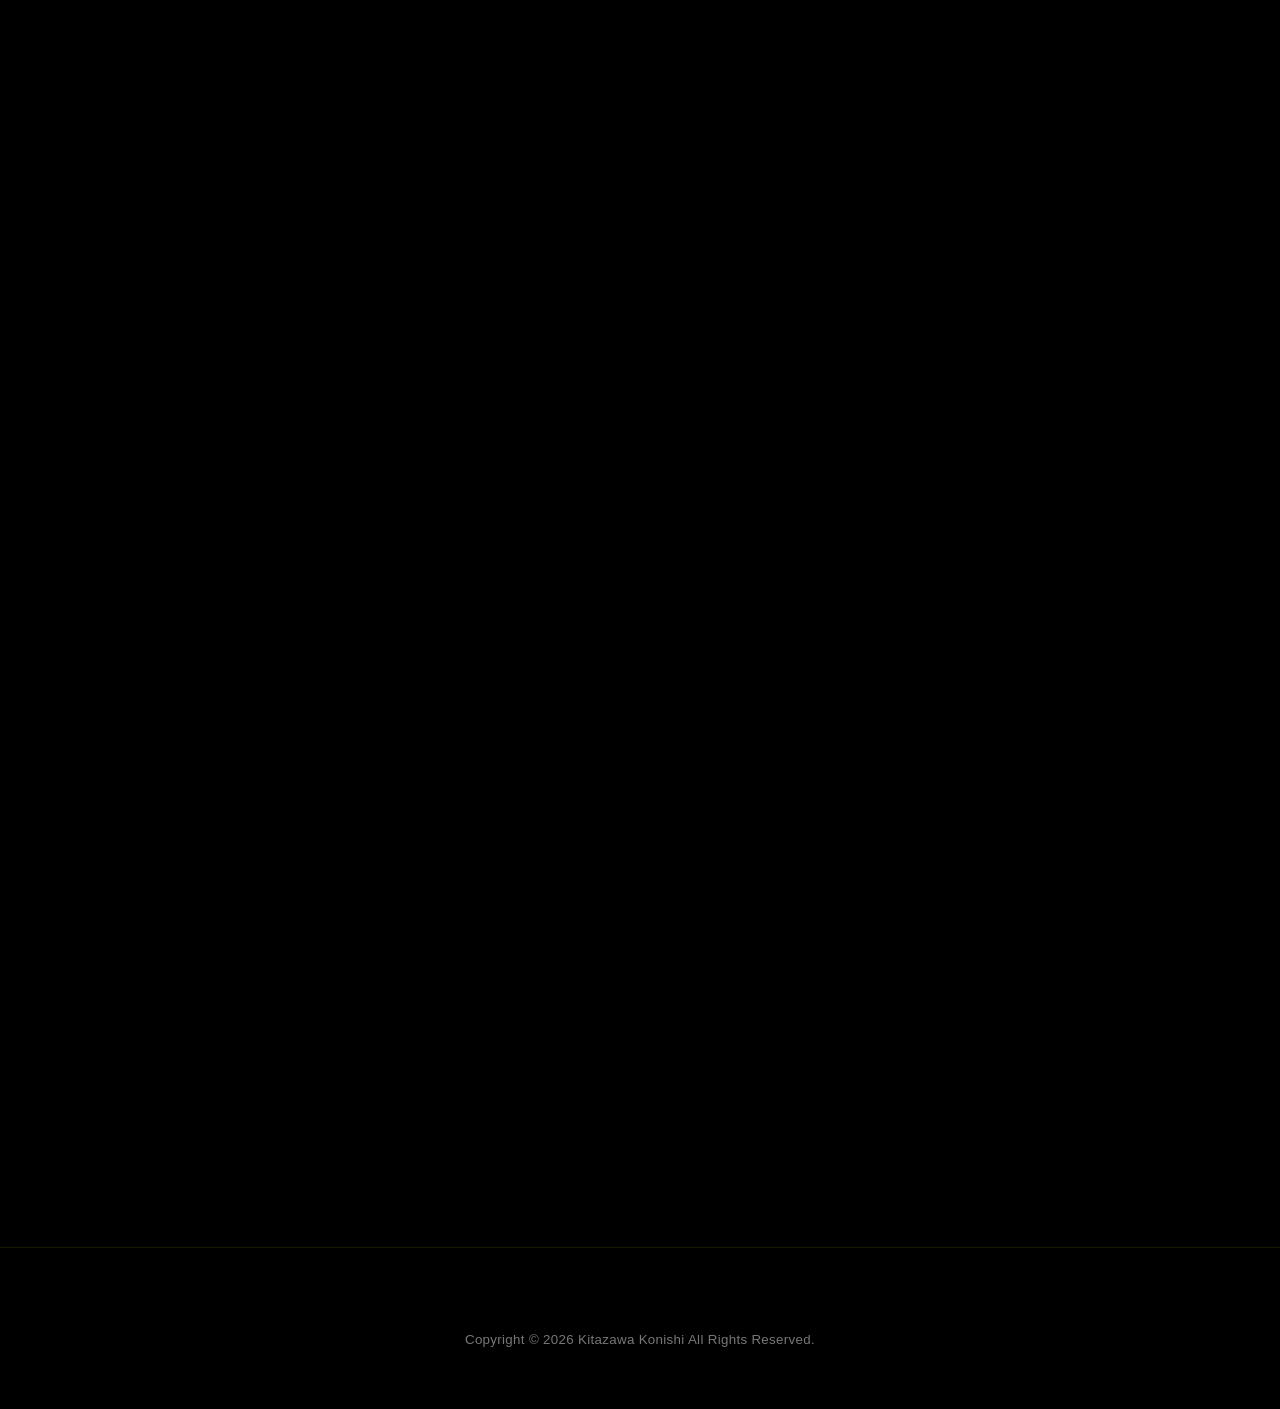
==== commit 087e777b: "Version 2.9.4" ====
--- a/index.html
+++ b/index.html
@@ -30,7 +30,7 @@
   <link rel="preconnect" href="https://fonts.googleapis.com">
   <link rel="preconnect" href="https://fonts.gstatic.com" crossorigin>
   <link href="https://fonts.googleapis.com/css2?family=Shippori+Mincho:wght@600;700&family=Zen+Kaku+Gothic+New:wght@500;700;900&display=swap" rel="stylesheet">
-  <link rel="stylesheet" href="css/style.css?v=2.9.3">
+  <link rel="stylesheet" href="css/style.css?v=2.9.4">
 
   <script type="application/ld+json">
   {
@@ -157,17 +157,15 @@
       </div>
     </section>
 
-    <section class="section" id="about">
-      <div class="split">
-        <div class="section-heading reveal">
-          <p class="section-kicker"><span class="jp">1931年創業</span><span class="en">SINCE 1931</span></p>
-          <h2><span class="jp">北沢小西について</span><span class="en">About Kitazawa Konishi</span></h2>
-        </div>
-        <div class="panel panel--text reveal">
-          <p><span class="jp">関西から江戸へ酒を運んだ「下り酒屋」小西酒店の流れをくむ北沢小西は、1931年に下北沢で創業しました。</span><span class="en">Kitazawa Konishi traces its roots to Konishi Saketen, a sake merchant connected to the historic trade that carried sake from Kansai to Edo. The shop opened in Shimokitazawa in 1931.</span></p>
-          <p><span class="jp">時代とともにコンビニエンスストアやワインショップへと姿を変え、2013年からは三代目店主のもと、クラフトビールとハードサイダーの専門店として、日本とアメリカを中心に豊かな酒文化を伝え続けています。</span><span class="en">Over time, the shop changed from a convenience store to a wine shop. Since 2013, under the third-generation owner, it has become a specialty shop for craft beer and hard cider.</span></p>
-          <p><span class="jp">現在は、国内外200種類以上のクラフトビールとハードサイダーを取り扱う専門店として、新しい酒文化の魅力を下北沢から発信しています。</span><span class="en">Today, we carry more than 200 craft beers and hard ciders from Japan and around the world, sharing new drinking culture from Shimokitazawa.</span></p>
-        </div>
+    <section class="section about-section" id="about">
+      <div class="section-heading section-heading--center reveal section-heading--story about-title-block">
+        <p class="section-kicker"><span class="jp">1931年創業</span><span class="en">SINCE 1931</span></p>
+        <h2><span class="jp">北沢小西について</span><span class="en">About Kitazawa Konishi</span></h2>
+      </div>
+      <div class="panel panel--text reveal about-text-panel">
+        <p><span class="jp">関西から江戸へ酒を運んだ「下り酒屋」小西酒店の流れをくむ北沢小西は、1931年に下北沢で創業しました。</span><span class="en">Kitazawa Konishi traces its roots to Konishi Saketen, a sake merchant connected to the historic trade that carried sake from Kansai to Edo. The shop opened in Shimokitazawa in 1931.</span></p>
+        <p><span class="jp">時代とともにコンビニエンスストアやワインショップへと姿を変え、2013年からは三代目店主のもと、クラフトビールとハードサイダーの専門店として、日本とアメリカを中心に豊かな酒文化を伝え続けています。</span><span class="en">Over time, the shop changed from a convenience store to a wine shop. Since 2013, under the third-generation owner, it has become a specialty shop for craft beer and hard cider.</span></p>
+        <p><span class="jp">現在は、国内外200種類以上のクラフトビールとハードサイダーを取り扱う専門店として、新しい酒文化の魅力を下北沢から発信しています。</span><span class="en">Today, we carry more than 200 craft beers and hard ciders from Japan and around the world, sharing new drinking culture from Shimokitazawa.</span></p>
       </div>
     </section>
 
@@ -213,23 +211,34 @@
       </div>
     </section>
 
-    <section class="section" id="kakuuchi">
-      <div class="split split--reverse">
-        <div class="section-heading reveal">
-          <p class="section-kicker">DRINK HERE</p>
-          <h2><span class="jp">角打ち</span><span class="en">Kakuuchi</span></h2>
-          <p><span class="jp">買ったお酒を店内で楽しめます。<br>開栓料は1缶110円、プラカップは30円。<br>全日16:00までは開栓料無料です。</span><span class="en">You can enjoy what you buy inside the shop. The opening fee is ¥110 per can, and a plastic cup is ¥30. The opening fee is free until 4:00 pm every day.</span></p>
-        </div>
-        <div class="panel reveal">
-          <h3><span class="jp">営業時間</span><span class="en">Business Hours</span></h3>
-          <dl class="hours">
-            <dt><span class="jp">平日</span><span class="en">Mon/Wed/Thu</span></dt><dd>14:00 – 22:00</dd>
-            <dt><span class="jp">金曜日</span><span class="en">Friday</span></dt><dd>14:00 – 23:00</dd>
-            <dt><span class="jp">土曜日</span><span class="en">Saturday</span></dt><dd>11:00 – 23:00</dd>
-            <dt><span class="jp">日・祝</span><span class="en">Sun/Holidays</span></dt><dd>11:00 – 21:00</dd>
-          </dl>
-          <p class="notice"><span class="jp">火曜定休／月1回不定休あり。詳しくはSNSをご確認ください。</span><span class="en">Closed on Tuesdays. We may also close once a month; please check social media for details.</span></p>
-          <p class="small"><span class="jp">においの強くないおつまみは持ち込み可能です。<br>現在、イカと餃子は持ち込み禁止です。</span><span class="en">Snacks are allowed as long as they are not strong-smelling. Squid and gyoza are currently not allowed.</span></p>
+    <section class="section kakuuchi-section" id="kakuuchi">
+      <div class="section-heading section-heading--center reveal section-heading--story kakuuchi-title-block">
+        <p class="section-kicker">DRINK HERE</p>
+        <h2><span class="jp">角打ち</span><span class="en">Kakuuchi</span></h2>
+      </div>
+      <div class="kakuuchi-layout-grid">
+        <div class="kakuuchi-copy-column">
+          <div class="section-heading reveal kakuuchi-lead-block">
+            <h3><span class="jp">店内で楽しむ</span><span class="en">Enjoy In Store</span></h3>
+            <p><span class="jp">購入したビールやサイダーを、その場で楽しめます。<br>開栓料は1缶110円、プラカップは30円。<br>全日16:00までは開栓料無料です。</span><span class="en">You can enjoy what you buy inside the shop. The opening fee is ¥110 per can, and a plastic cup is ¥30. The opening fee is free until 4:00 pm every day.</span></p>
+          </div>
+          <div class="section-heading reveal kakuuchi-snack-info">
+            <p class="section-kicker">SNACKS</p>
+            <h3><span class="jp">おつまみの持ち込み</span><span class="en">Bringing Snacks</span></h3>
+            <p><span class="jp">お好きなおつまみと一緒に、ビールやサイダーをお楽しみいただけます。<br>ほかのお客様へのご配慮として、においの強い食品（餃子・するめ・いかなど）はご遠慮ください。</span><span class="en">Enjoy your beer or cider with your favorite snacks. Please avoid strong-smelling foods such as gyoza, dried squid or squid out of consideration for other guests.</span></p>
+          </div>
+        </div>
+        <div class="hours-column reveal">
+          <h3 class="hours-column__title"><span class="jp">営業時間</span><span class="en">Business Hours</span></h3>
+          <div class="panel hours-panel kakuuchi-hours-panel">
+            <dl class="hours">
+              <dt><span class="jp">平日</span><span class="en">Mon/Wed/Thu</span></dt><dd>14:00 – 22:00</dd>
+              <dt><span class="jp">金曜日</span><span class="en">Friday</span></dt><dd>14:00 – 23:00</dd>
+              <dt><span class="jp">土曜日</span><span class="en">Saturday</span></dt><dd>11:00 – 23:00</dd>
+              <dt><span class="jp">日・祝</span><span class="en">Sun/Holidays</span></dt><dd>11:00 – 21:00</dd>
+            </dl>
+            <p class="notice"><span class="jp">火曜定休／不定休あり<br>詳しくはSNSをご確認ください。</span><span class="en">Irregular closures may occur. Please check social media for details.</span></p>
+          </div>
         </div>
       </div>
     </section>
@@ -258,7 +267,7 @@
           <p class="map-note"><span class="jp">Google Mapsで開きます</span><span class="en">Opens in Google Maps</span></p>
           <div class="sns-links sns-links--center" aria-label="SNSリンク"><a href="https://www.instagram.com/kitazawakonishi" target="_blank" rel="noopener noreferrer">Instagram</a><a href="https://www.threads.net/@kitazawakonishi" target="_blank" rel="noopener noreferrer">Threads</a><a href="https://www.twitter.com/lskonishi" target="_blank" rel="noopener noreferrer">X</a><a href="https://www.youtube.com/@kitakonichannel" target="_blank" rel="noopener noreferrer">YouTube</a></div>
         </div>
-      </div>
+        </div>
     </section>
 
     <section class="section section--compact" id="faq">
--- a/css/style.css
+++ b/css/style.css
@@ -3501,3 +3501,152 @@
     width: 100% !important;
   }
 }
+
+
+/* Kakuuchi copy-hours layout v2.9.4 */
+.kakuuchi-layout-grid {
+  display: grid;
+  grid-template-columns: minmax(0,1.05fr) minmax(320px,.95fr);
+  gap: clamp(32px,4vw,54px);
+  align-items: start;
+}
+
+.kakuuchi-copy-column {
+  display: grid;
+  gap: clamp(26px,3vw,36px);
+}
+
+.kakuuchi-copy-column .section-heading,
+.kakuuchi-snack-info {
+  max-width: none;
+}
+
+.kakuuchi-snack-info {
+  margin-top: 0;
+  padding-top: 0;
+  border-top: 0;
+}
+
+.kakuuchi-hours-panel {
+  width: 100%;
+  margin: 0;
+}
+
+@media(max-width:900px) {
+  .kakuuchi-layout-grid {
+    grid-template-columns: 1fr;
+    gap: 30px;
+  }
+}
+
+
+/* Kakuuchi snack subheading v2.9.4 */
+.kakuuchi-snack-info h3 {
+  margin: 0 0 10px;
+  color: #fff7d8;
+  font-size: clamp(18px,2vw,24px);
+  line-height: 1.35;
+  letter-spacing: 0;
+}
+
+.kakuuchi-snack-info p {
+  margin: 0 !important;
+}
+
+
+/* Kakuuchi top heading v2.9.4 */
+.kakuuchi-title-block {
+  margin-bottom: clamp(34px,4vw,48px);
+}
+
+.kakuuchi-lead-block {
+  max-width: none;
+}
+
+.kakuuchi-lead-block p {
+  margin: 0 !important;
+}
+
+
+/* Kakuuchi hours title outside v2.9.4 */
+.hours-column {
+  align-self: start;
+}
+
+.hours-column__title {
+  margin: 10px 0 16px;
+  color: #fff7d8;
+  font-size: clamp(26px,3.2vw,42px);
+  line-height: 1.18;
+  letter-spacing: -.02em;
+}
+
+.hours-column .kakuuchi-hours-panel {
+  width: 100%;
+  margin: 0;
+  padding: clamp(22px,2.8vw,30px);
+}
+
+.hours-column .hours {
+  margin: 0;
+}
+
+.hours-column .notice {
+  margin-top: 18px;
+  margin-bottom: 0;
+}
+
+@media(min-width:901px) {
+  .kakuuchi-layout-grid {
+    align-items: start;
+  }
+
+  .hours-column .kakuuchi-hours-panel {
+    min-height: 232px;
+  }
+}
+
+
+/* Hours title small v2.9.4 */
+.hours-column__title {
+  font-size: clamp(18px,2vw,24px) !important;
+  line-height: 1.35 !important;
+  letter-spacing: 0 !important;
+  margin: 0 0 10px !important;
+}
+
+
+/* About single-column layout v2.9.4 */
+.about-title-block {
+  margin-bottom: clamp(34px,4vw,48px);
+}
+
+.about-text-panel {
+  width: min(820px,100%);
+  margin: 0 auto;
+}
+
+
+/* Kakuuchi subheadings v2.9.4 */
+.kakuuchi-lead-block h3,
+.kakuuchi-snack-info h3,
+.hours-column__title {
+  margin: 0 0 10px !important;
+  color: #fff7d8;
+  font-size: clamp(18px,2vw,24px) !important;
+  line-height: 1.35 !important;
+  letter-spacing: 0 !important;
+}
+
+
+/* Hours panel plain v2.9.4 */
+.hours-column .kakuuchi-hours-panel {
+  border: 0 !important;
+  background: transparent !important;
+  clip-path: none !important;
+  padding: 0 !important;
+}
+
+.hours-column .kakuuchi-hours-panel::after {
+  content: none !important;
+}
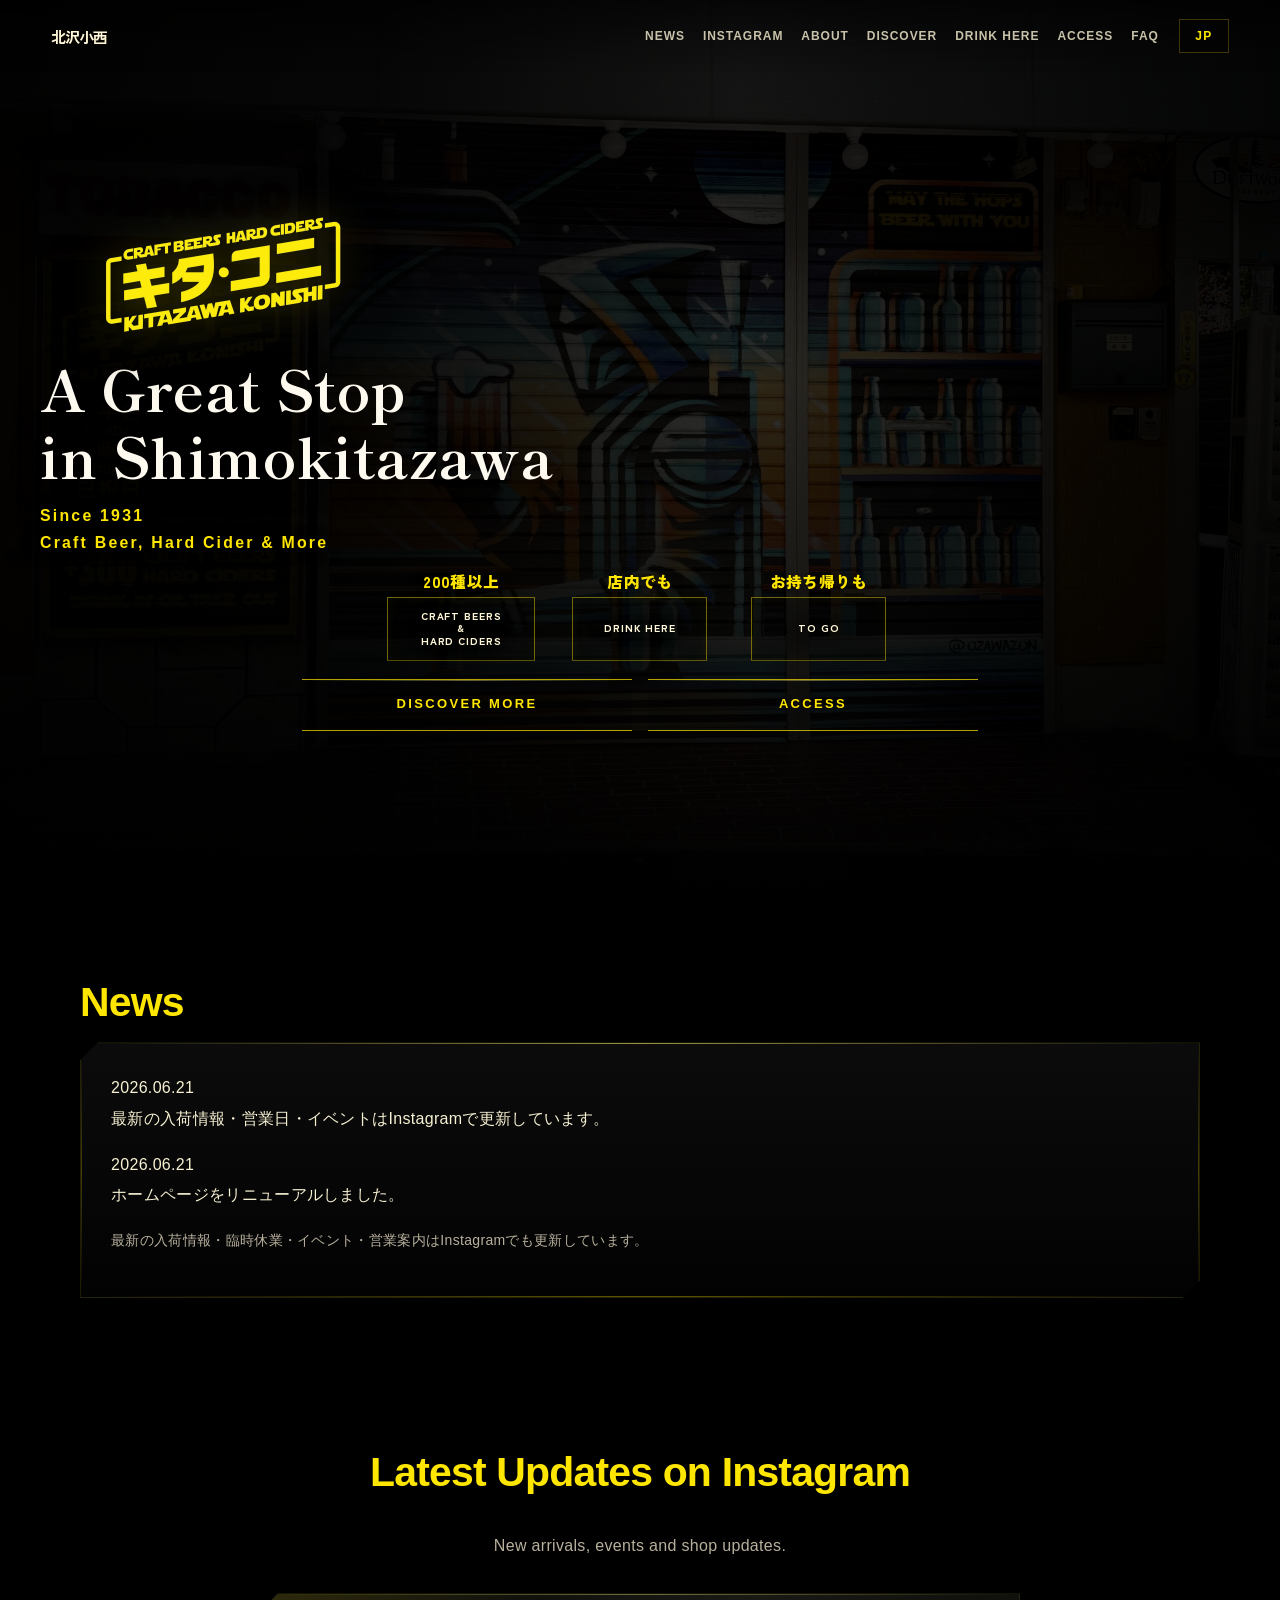
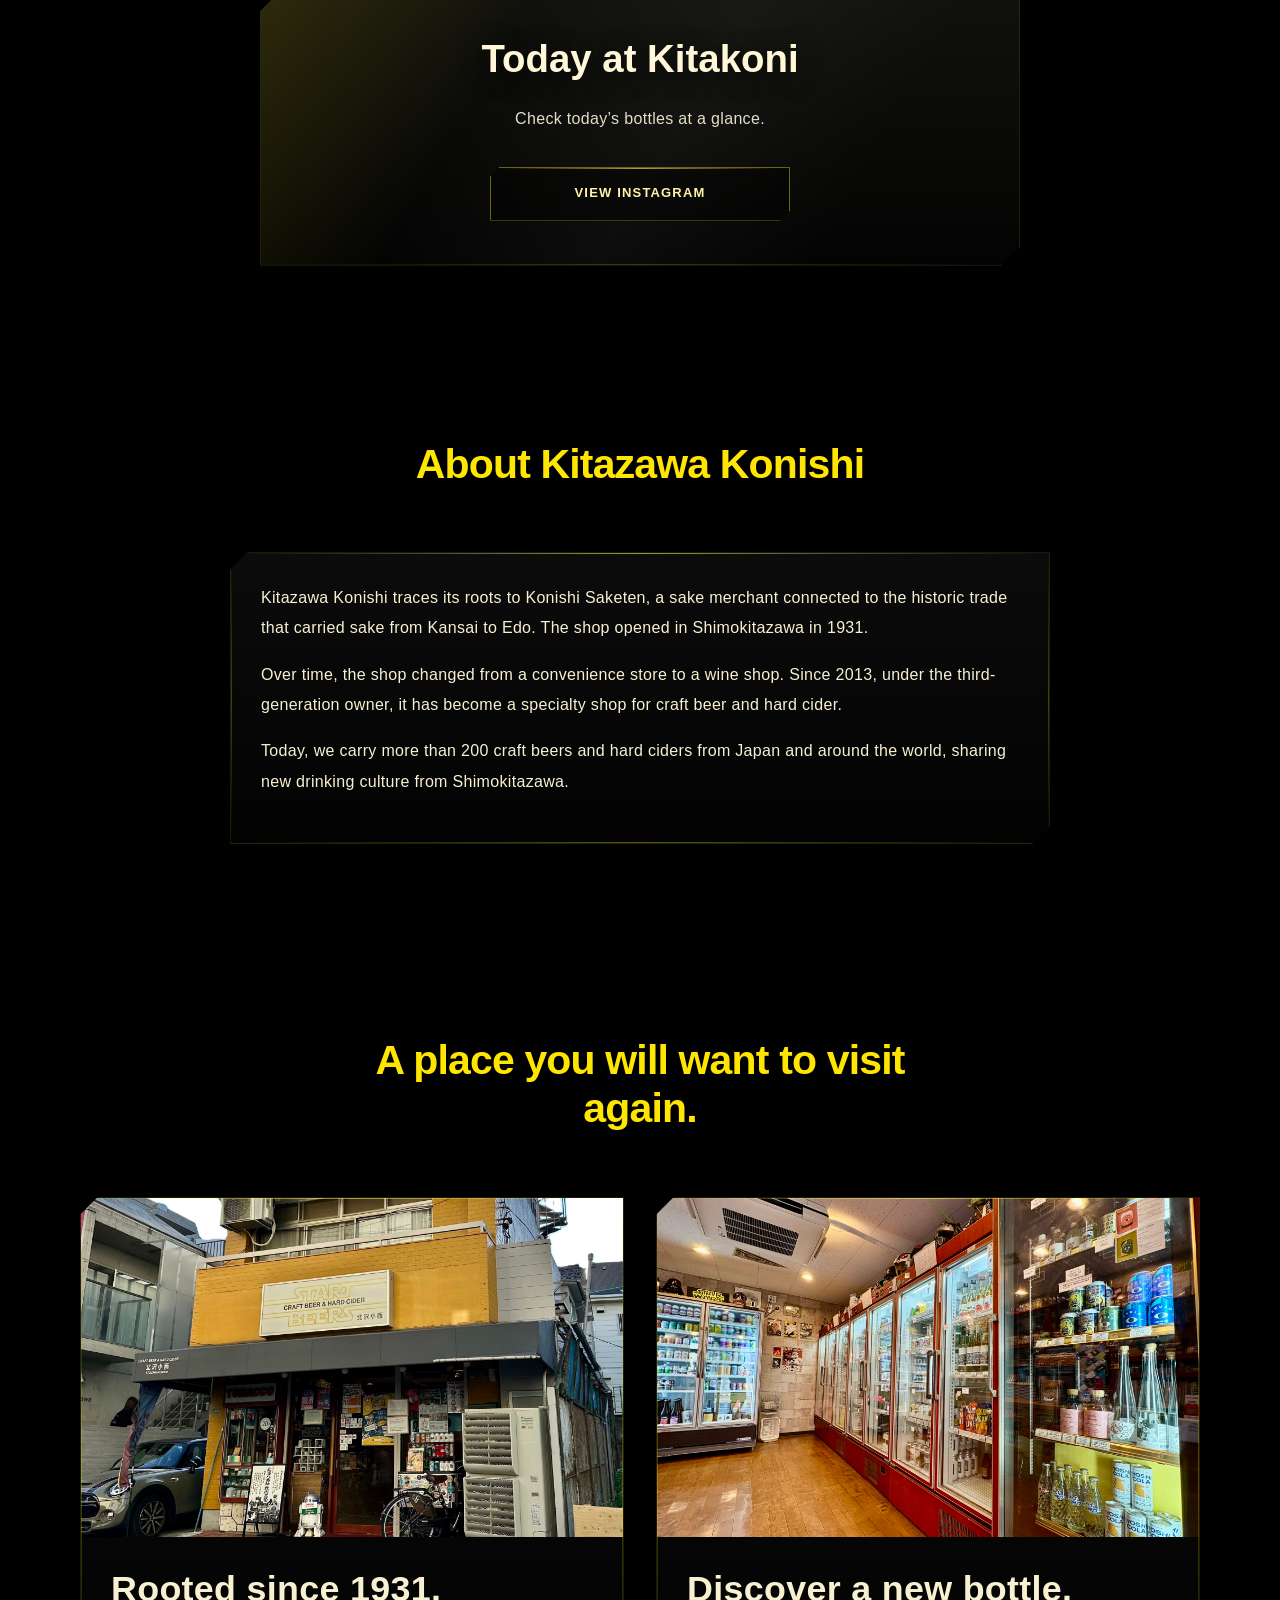
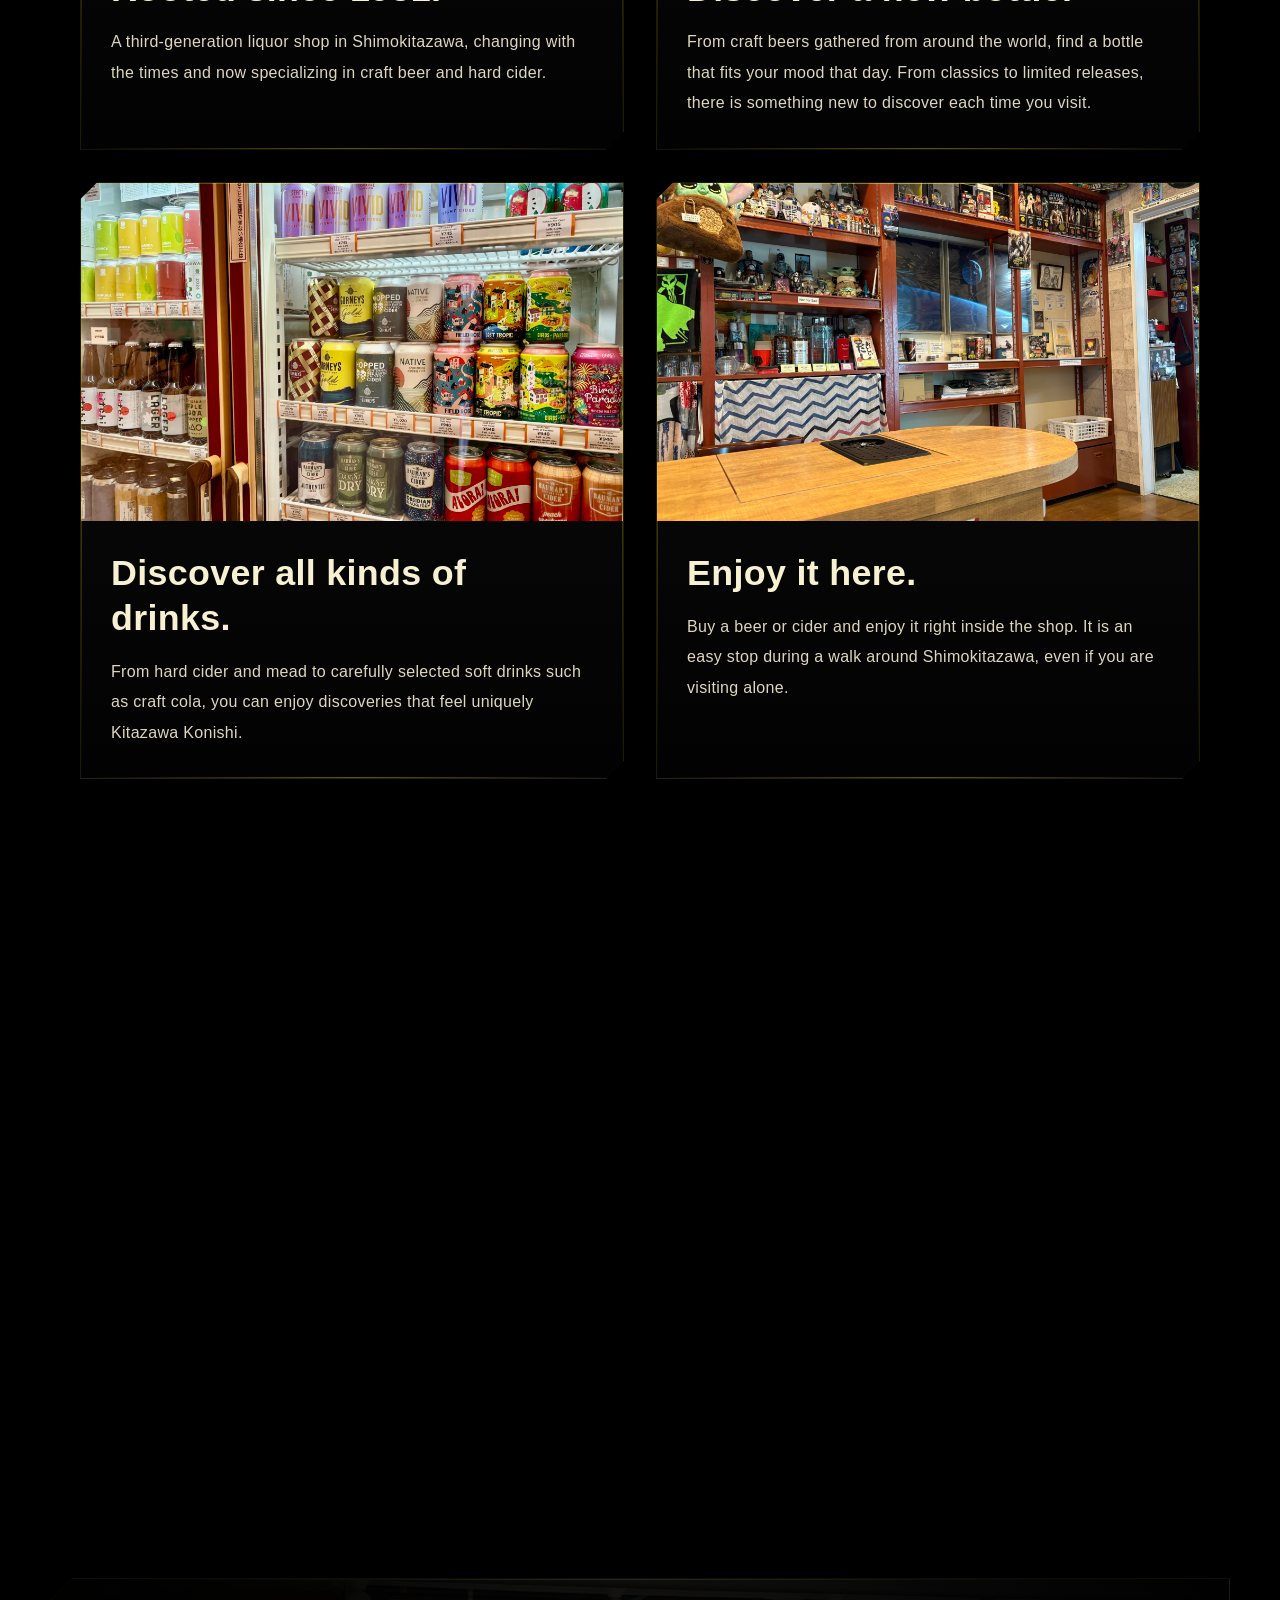
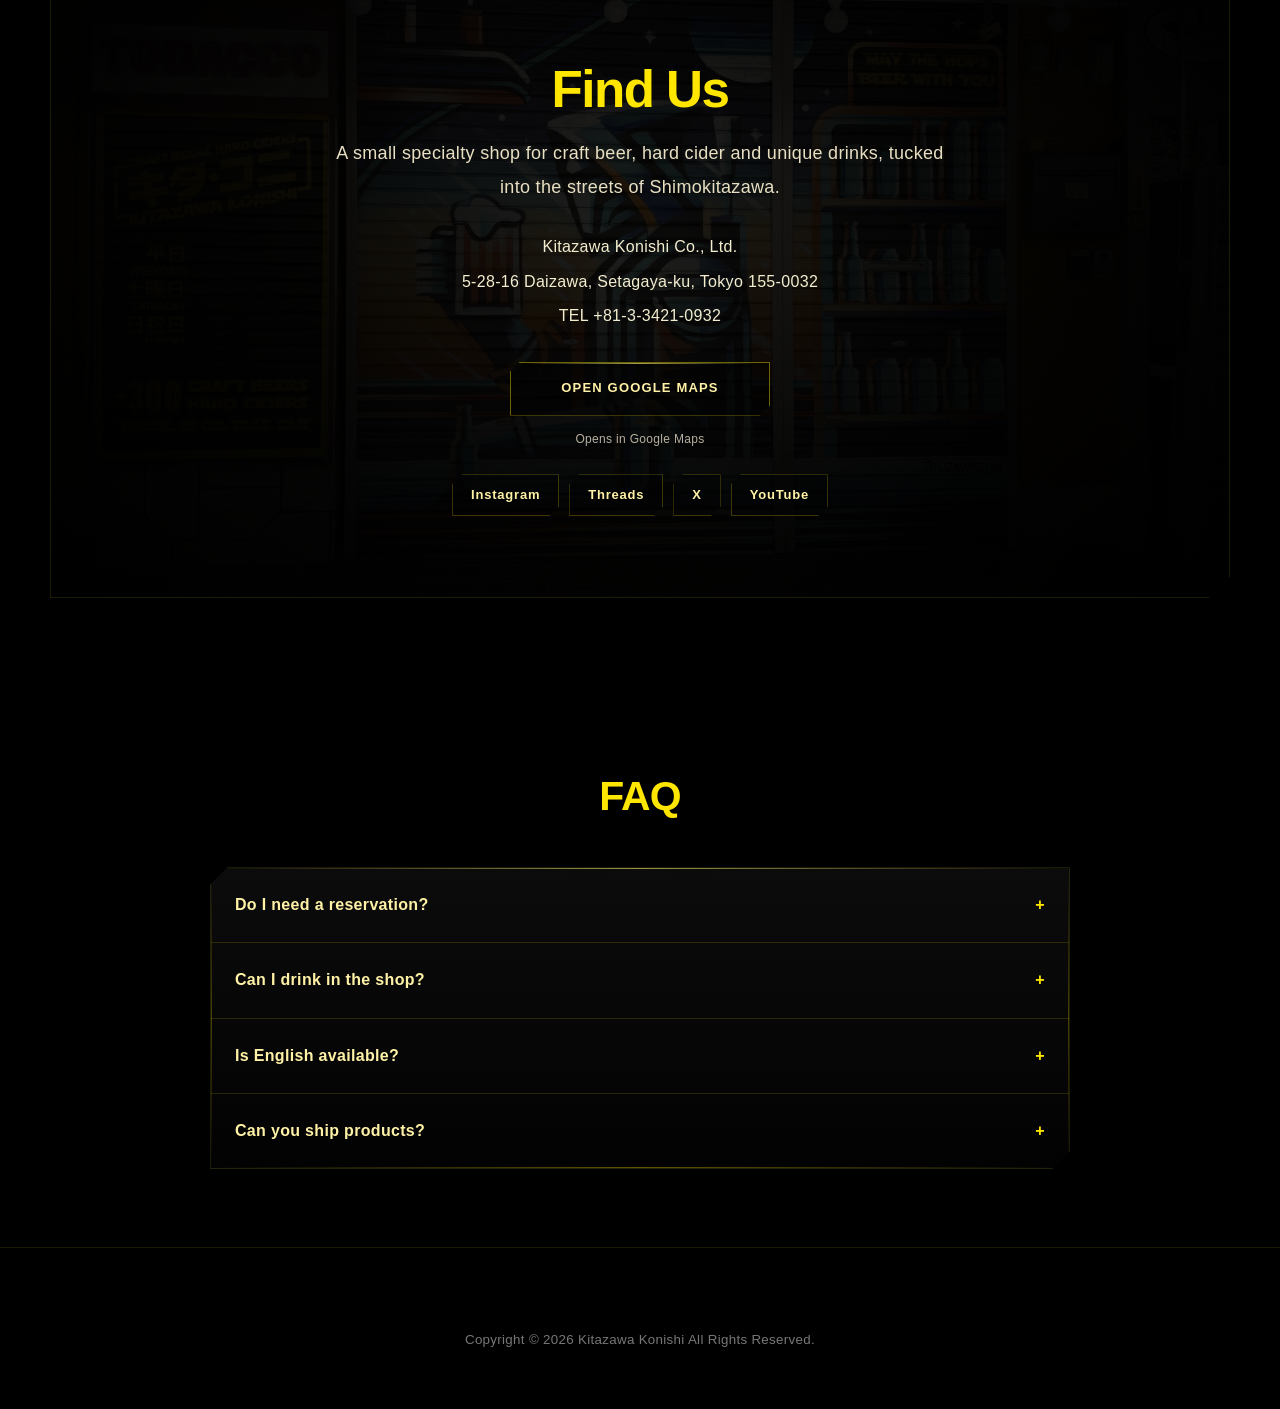
==== commit afb03813: "Version 2.9.5" ====
--- a/index.html
+++ b/index.html
@@ -220,7 +220,7 @@
         <div class="kakuuchi-copy-column">
           <div class="section-heading reveal kakuuchi-lead-block">
             <h3><span class="jp">店内で楽しむ</span><span class="en">Enjoy In Store</span></h3>
-            <p><span class="jp">購入したビールやサイダーを、その場で楽しめます。<br>開栓料は1缶110円、プラカップは30円。<br>全日16:00までは開栓料無料です。</span><span class="en">You can enjoy what you buy inside the shop. The opening fee is ¥110 per can, and a plastic cup is ¥30. The opening fee is free until 4:00 pm every day.</span></p>
+            <p><span class="jp">購入したビールやサイダーを、その場で楽しめます。<br>開栓料は1缶110円、プラカップは30円で販売しています。<br>全日16:00までは開栓料無料です。</span><span class="en">You can enjoy what you buy inside the shop. The opening fee is ¥110 per can, and a plastic cup is ¥30. The opening fee is free until 4:00 pm every day.</span></p>
           </div>
           <div class="section-heading reveal kakuuchi-snack-info">
             <p class="section-kicker">SNACKS</p>
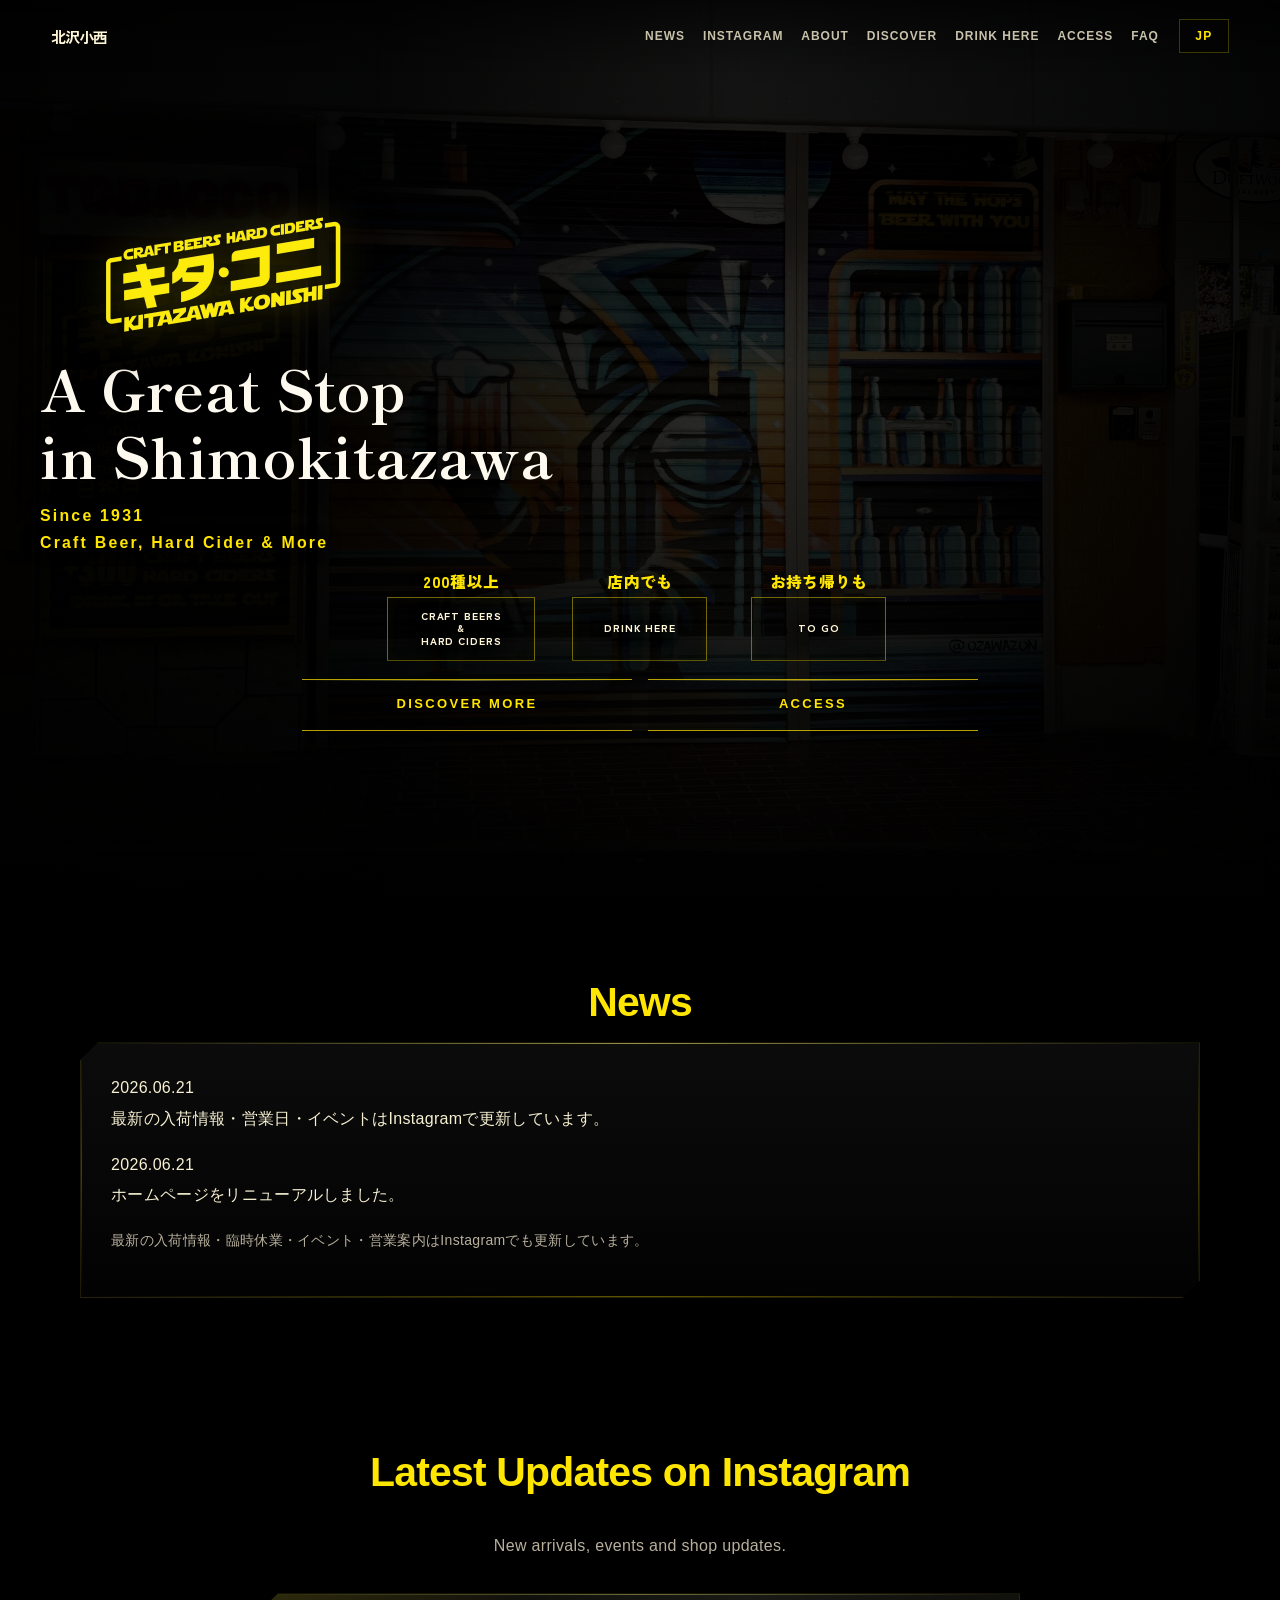
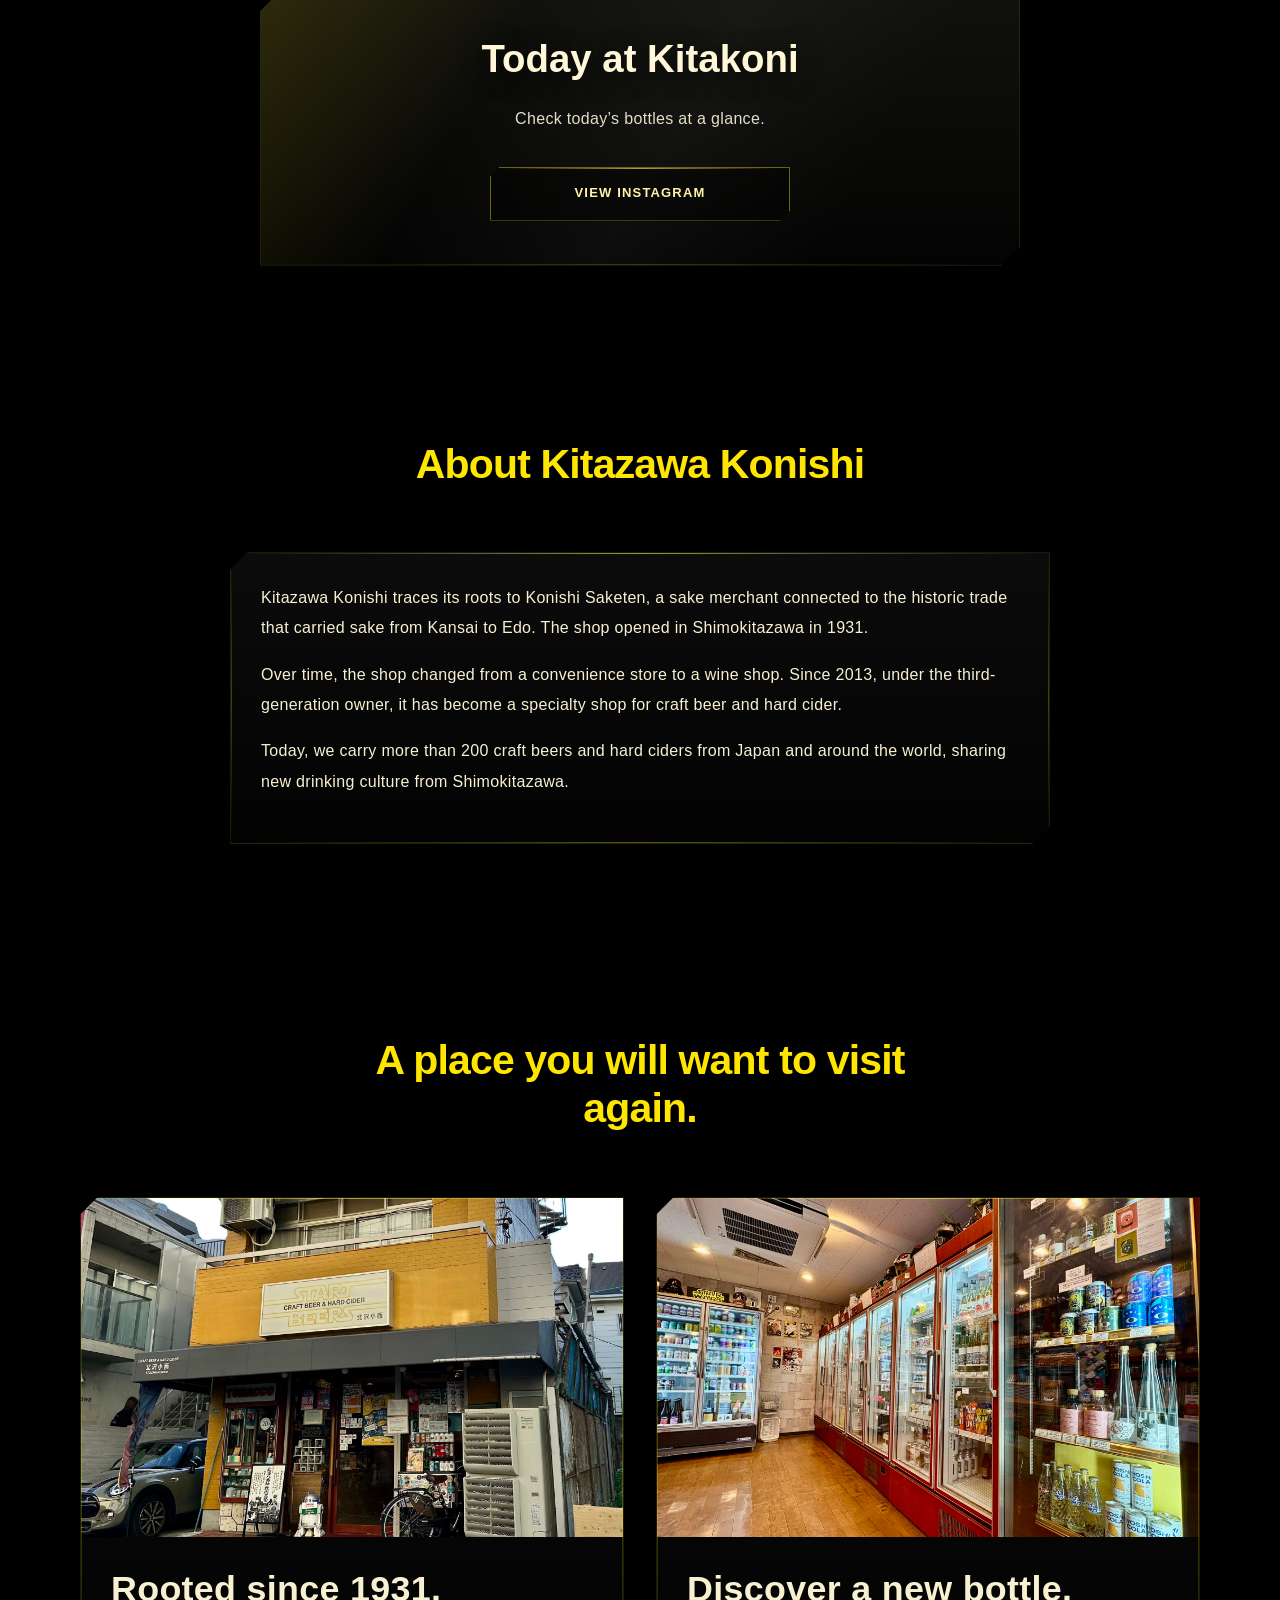
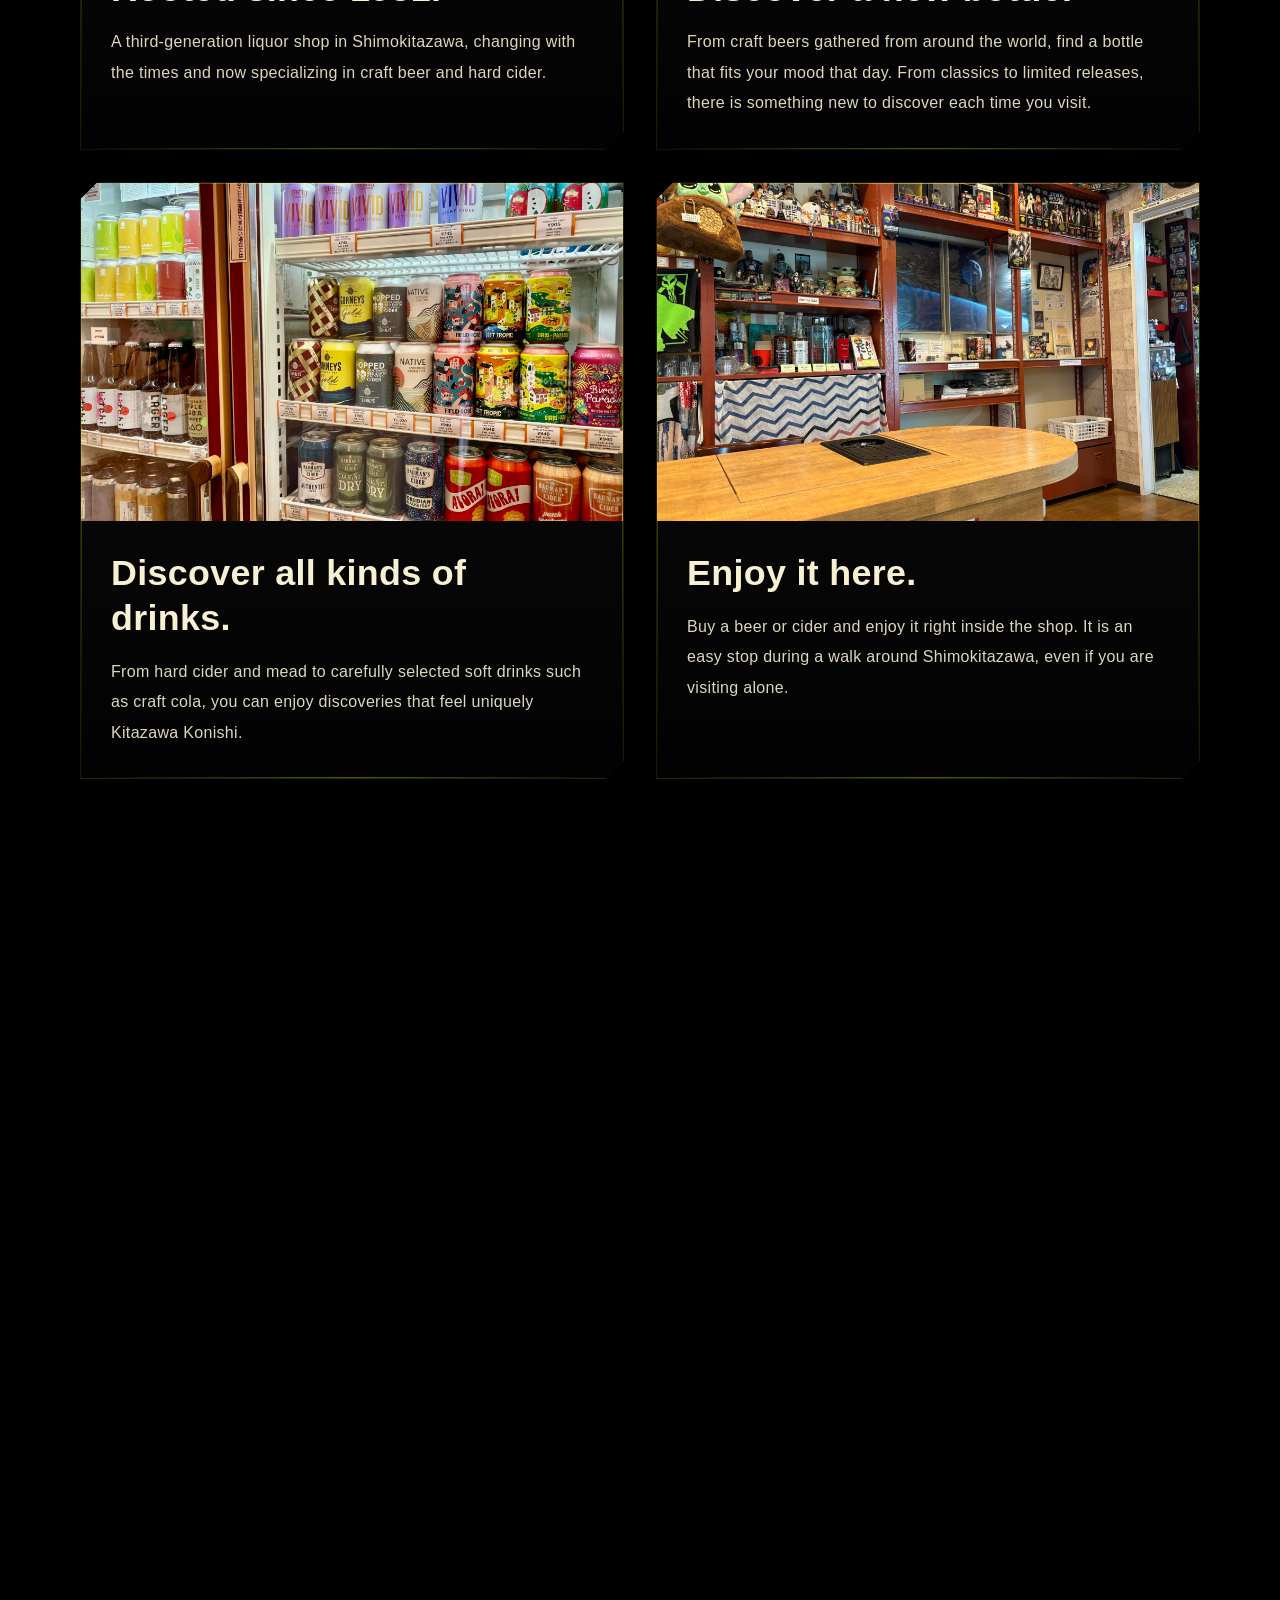
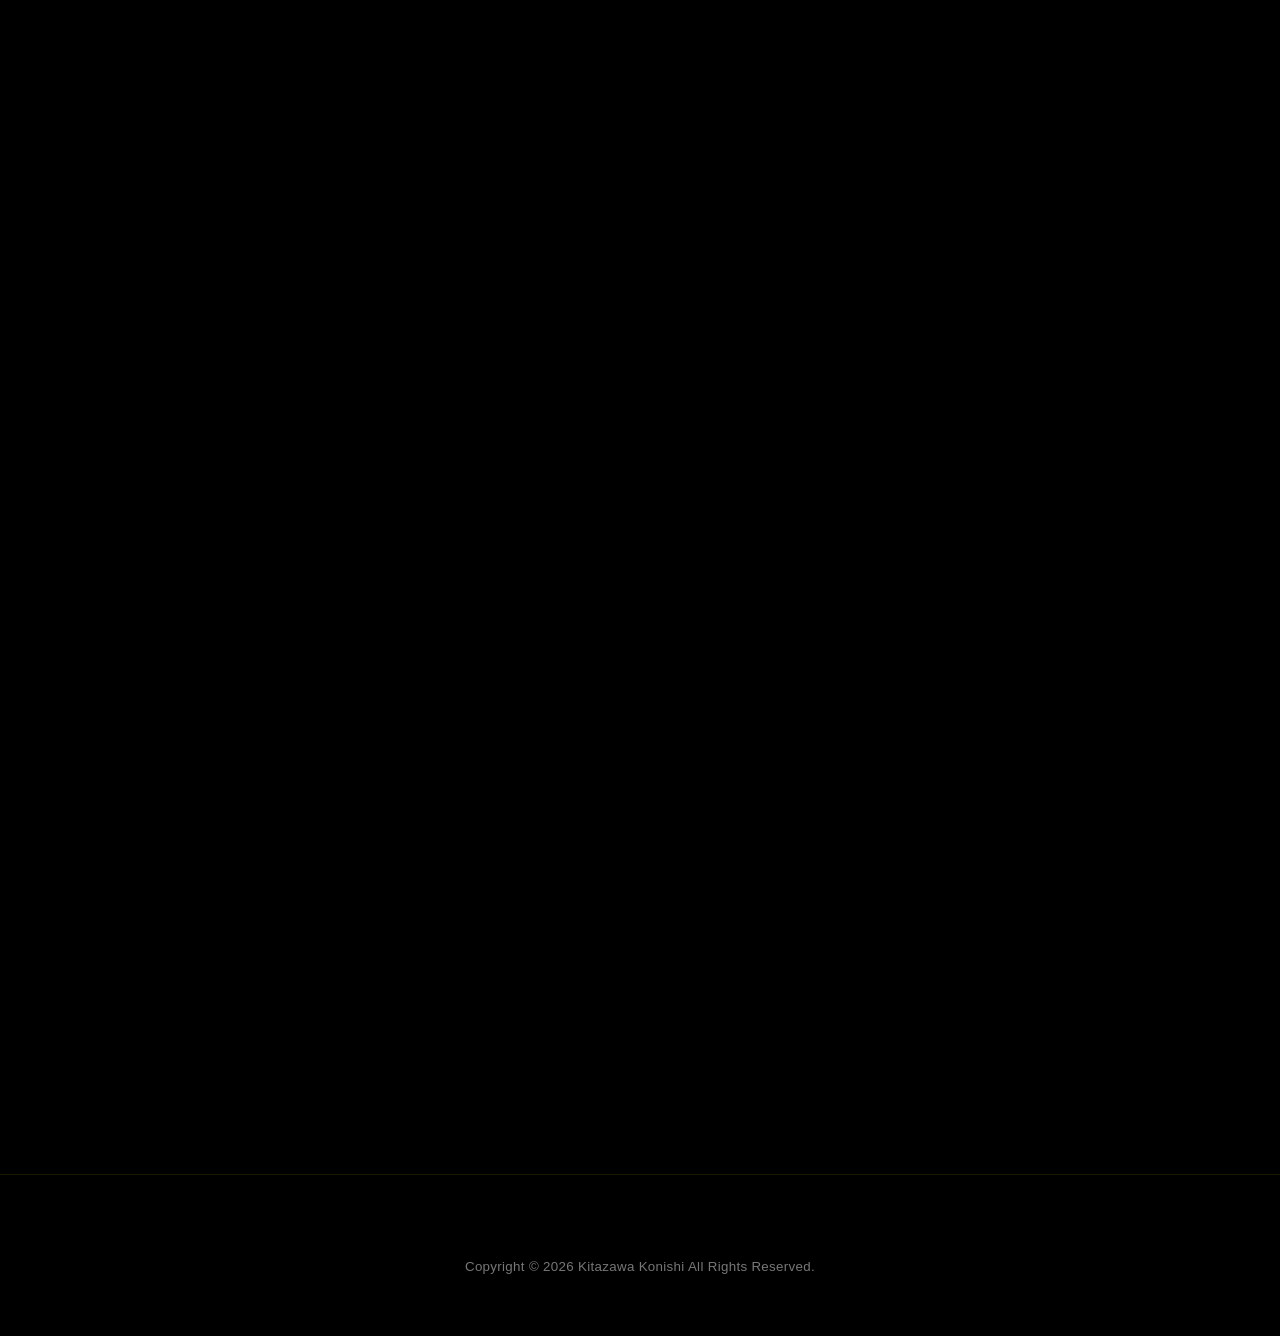
==== commit bc148d90: "Version 2.9.4 角打ちと営業時間の配置を整理" ====
--- a/index.html
+++ b/index.html
@@ -127,7 +127,7 @@
     </section>
 
     <section class="section section--compact" id="news">
-      <div class="section-heading reveal">
+      <div class="section-heading section-heading--center reveal">
         <p class="section-kicker"><span class="jp">お知らせ</span><span class="en">NEWS</span></p>
         <h2><span class="jp">お知らせ</span><span class="en">News</span></h2>
       </div>
@@ -216,34 +216,20 @@
         <p class="section-kicker">DRINK HERE</p>
         <h2><span class="jp">角打ち</span><span class="en">Kakuuchi</span></h2>
       </div>
-      <div class="kakuuchi-layout-grid">
-        <div class="kakuuchi-copy-column">
-          <div class="section-heading reveal kakuuchi-lead-block">
-            <h3><span class="jp">店内で楽しむ</span><span class="en">Enjoy In Store</span></h3>
-            <p><span class="jp">購入したビールやサイダーを、その場で楽しめます。<br>開栓料は1缶110円、プラカップは30円で販売しています。<br>全日16:00までは開栓料無料です。</span><span class="en">You can enjoy what you buy inside the shop. The opening fee is ¥110 per can, and a plastic cup is ¥30. The opening fee is free until 4:00 pm every day.</span></p>
-          </div>
-          <div class="section-heading reveal kakuuchi-snack-info">
-            <p class="section-kicker">SNACKS</p>
-            <h3><span class="jp">おつまみの持ち込み</span><span class="en">Bringing Snacks</span></h3>
-            <p><span class="jp">お好きなおつまみと一緒に、ビールやサイダーをお楽しみいただけます。<br>ほかのお客様へのご配慮として、においの強い食品（餃子・するめ・いかなど）はご遠慮ください。</span><span class="en">Enjoy your beer or cider with your favorite snacks. Please avoid strong-smelling foods such as gyoza, dried squid or squid out of consideration for other guests.</span></p>
-          </div>
-        </div>
-        <div class="hours-column reveal">
-          <h3 class="hours-column__title"><span class="jp">営業時間</span><span class="en">Business Hours</span></h3>
-          <div class="panel hours-panel kakuuchi-hours-panel">
-            <dl class="hours">
-              <dt><span class="jp">平日</span><span class="en">Mon/Wed/Thu</span></dt><dd>14:00 – 22:00</dd>
-              <dt><span class="jp">金曜日</span><span class="en">Friday</span></dt><dd>14:00 – 23:00</dd>
-              <dt><span class="jp">土曜日</span><span class="en">Saturday</span></dt><dd>11:00 – 23:00</dd>
-              <dt><span class="jp">日・祝</span><span class="en">Sun/Holidays</span></dt><dd>11:00 – 21:00</dd>
-            </dl>
-            <p class="notice"><span class="jp">火曜定休／不定休あり<br>詳しくはSNSをご確認ください。</span><span class="en">Irregular closures may occur. Please check social media for details.</span></p>
-          </div>
-        </div>
+      <div class="kakuuchi-card-grid">
+        <article class="panel kakuuchi-info-card reveal">
+          <h3><span class="jp">店内で楽しむ</span><span class="en">Enjoy In Store</span></h3>
+          <p><span class="jp">購入したビールやサイダーを、その場で楽しめます。<br>開栓料は1缶110円、プラカップは30円で販売しています。<br>全日16:00までは開栓料無料です。</span><span class="en">You can enjoy what you buy inside the shop. The opening fee is ¥110 per can, and a plastic cup is ¥30. The opening fee is free until 4:00 pm every day.</span></p>
+        </article>
+        <article class="panel kakuuchi-info-card reveal">
+          <h3><span class="jp">おつまみの持ち込み</span><span class="en">Bringing Snacks</span></h3>
+          <p><span class="jp">お好きなおつまみと一緒に、ビールやサイダーをお楽しみいただけます。<br>ほかのお客様へのご配慮として、においの強い食品（餃子・するめ・いかなど）はご遠慮ください。</span><span class="en">Enjoy your beer or cider with your favorite snacks. Please avoid strong-smelling foods such as gyoza, dried squid or squid out of consideration for other guests.</span></p>
+        </article>
       </div>
     </section>
 
     <section class="section access-section" id="access">
+      <div class="access-layout-grid">
       <div class="access-card reveal">
         <div class="access-card__photo" aria-hidden="true">
           <picture>
@@ -267,7 +253,20 @@
           <p class="map-note"><span class="jp">Google Mapsで開きます</span><span class="en">Opens in Google Maps</span></p>
           <div class="sns-links sns-links--center" aria-label="SNSリンク"><a href="https://www.instagram.com/kitazawakonishi" target="_blank" rel="noopener noreferrer">Instagram</a><a href="https://www.threads.net/@kitazawakonishi" target="_blank" rel="noopener noreferrer">Threads</a><a href="https://www.twitter.com/lskonishi" target="_blank" rel="noopener noreferrer">X</a><a href="https://www.youtube.com/@kitakonichannel" target="_blank" rel="noopener noreferrer">YouTube</a></div>
         </div>
-        </div>
+      </div>
+        <div class="access-hours-column reveal">
+          <h3 class="access-hours-title"><span class="jp">営業時間</span><span class="en">Business Hours</span></h3>
+          <div class="panel hours-panel access-hours-panel">
+            <dl class="hours">
+              <dt><span class="jp">平日</span><span class="en">Mon/Wed/Thu</span></dt><dd>14:00 – 22:00</dd>
+              <dt><span class="jp">金曜日</span><span class="en">Friday</span></dt><dd>14:00 – 23:00</dd>
+              <dt><span class="jp">土曜日</span><span class="en">Saturday</span></dt><dd>11:00 – 23:00</dd>
+              <dt><span class="jp">日・祝</span><span class="en">Sun/Holidays</span></dt><dd>11:00 – 21:00</dd>
+            </dl>
+            <p class="notice"><span class="jp">火曜定休／不定休あり<br>詳しくはSNSをご確認ください。</span><span class="en">Irregular closures may occur. Please check social media for details.</span></p>
+          </div>
+        </div>
+      </div>
     </section>
 
     <section class="section section--compact" id="faq">
--- a/css/style.css
+++ b/css/style.css
@@ -3650,3 +3650,78 @@
 .hours-column .kakuuchi-hours-panel::after {
   content: none !important;
 }
+
+
+/* Kakuuchi and access split layout v2.9.4 */
+.kakuuchi-card-grid {
+  display: grid;
+  grid-template-columns: repeat(2,minmax(0,1fr));
+  gap: clamp(22px,3vw,34px);
+  align-items: stretch;
+}
+
+.kakuuchi-info-card {
+  display: flex;
+  flex-direction: column;
+  justify-content: flex-start;
+  min-height: 100%;
+  padding: clamp(28px,3.4vw,42px);
+}
+
+.kakuuchi-info-card h3 {
+  margin: 0 0 14px;
+  color: #fff7d8;
+  font-size: clamp(22px,2.4vw,30px);
+  line-height: 1.3;
+  letter-spacing: 0;
+}
+
+.kakuuchi-info-card p {
+  margin: 0;
+  color: #ded7bd;
+}
+
+.access-layout-grid {
+  display: grid;
+  grid-template-columns: minmax(0,1.25fr) minmax(300px,.75fr);
+  gap: clamp(24px,3vw,36px);
+  align-items: stretch;
+}
+
+.access-layout-grid .access-card {
+  min-height: 620px;
+}
+
+.access-hours-column {
+  display: flex;
+  flex-direction: column;
+  justify-content: center;
+}
+
+.access-hours-title {
+  margin: 0 0 12px;
+  color: #fff7d8;
+  font-size: clamp(22px,2.4vw,30px);
+  line-height: 1.3;
+  letter-spacing: 0;
+}
+
+.access-hours-panel {
+  width: 100%;
+  padding: clamp(26px,3vw,36px);
+}
+
+.access-hours-panel .notice {
+  margin: 20px 0 0;
+}
+
+@media(max-width:900px) {
+  .kakuuchi-card-grid,
+  .access-layout-grid {
+    grid-template-columns: 1fr;
+  }
+
+  .access-hours-column {
+    justify-content: flex-start;
+  }
+}
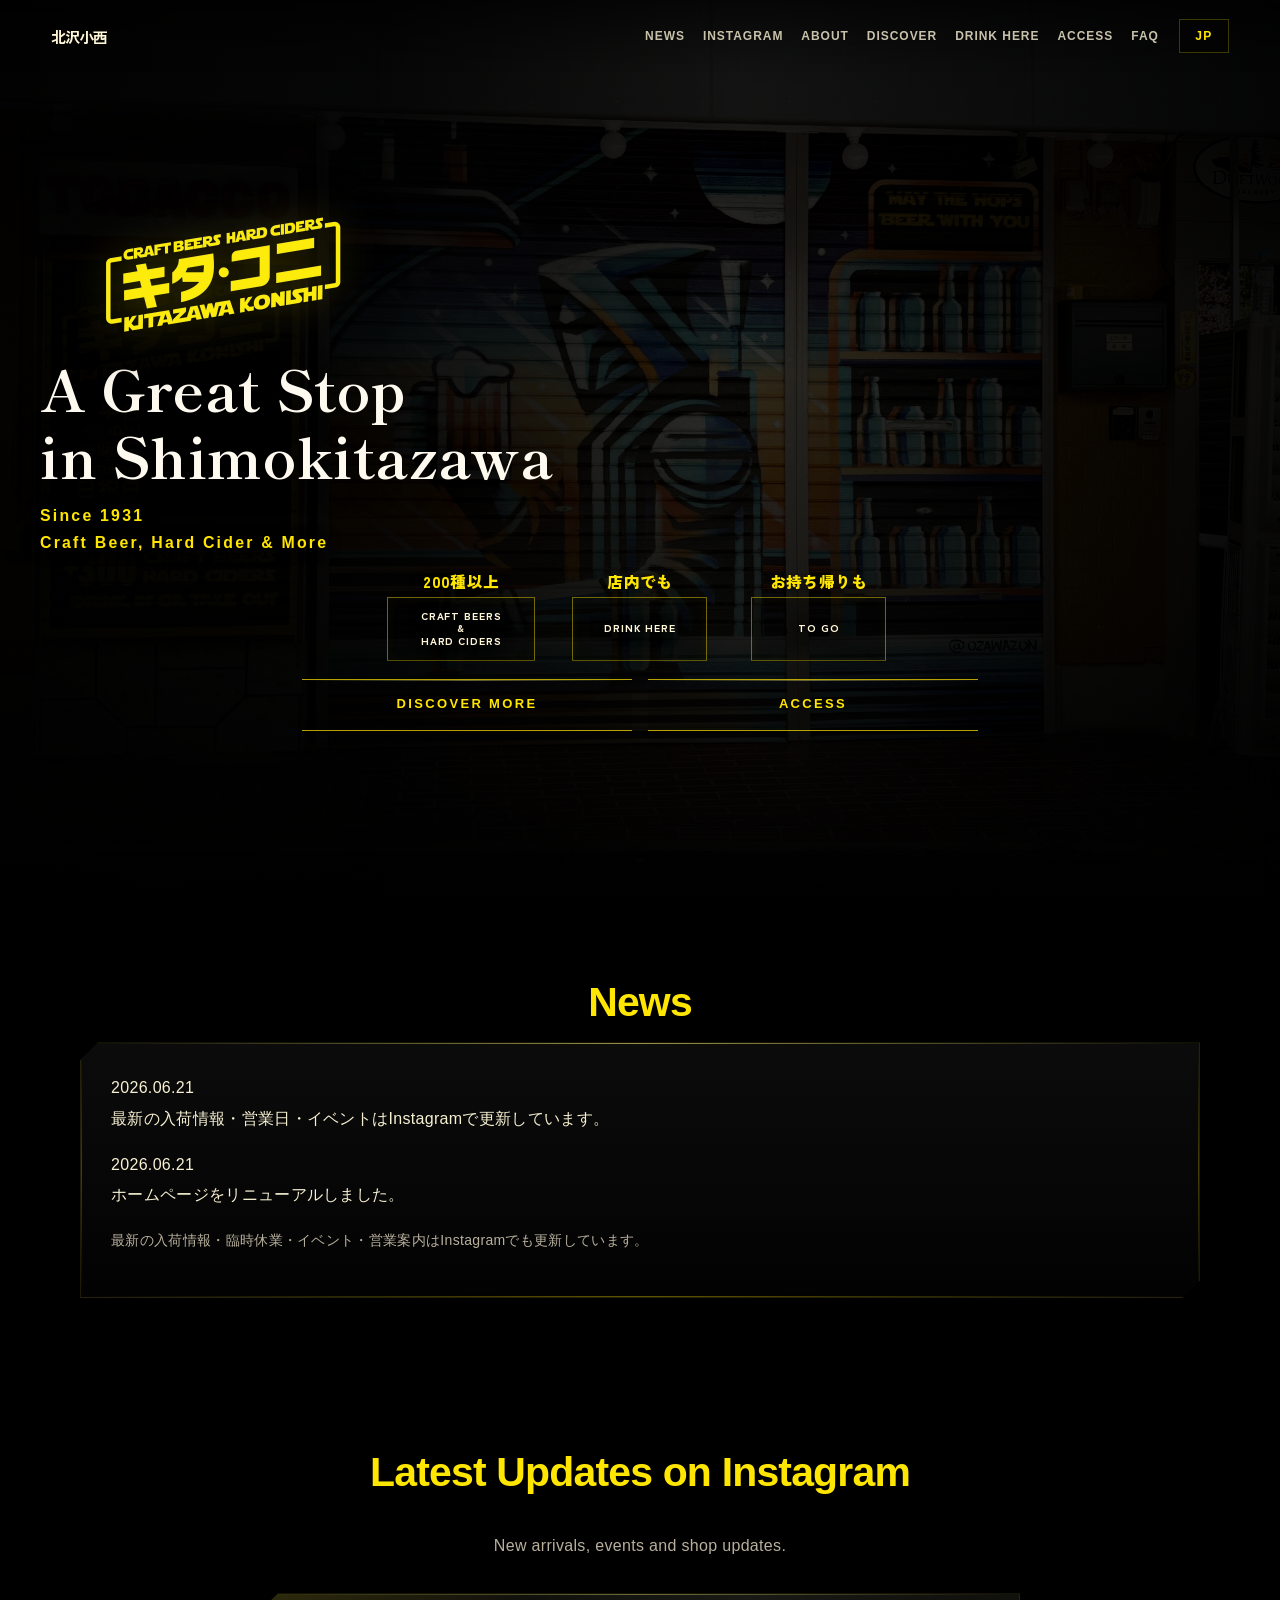
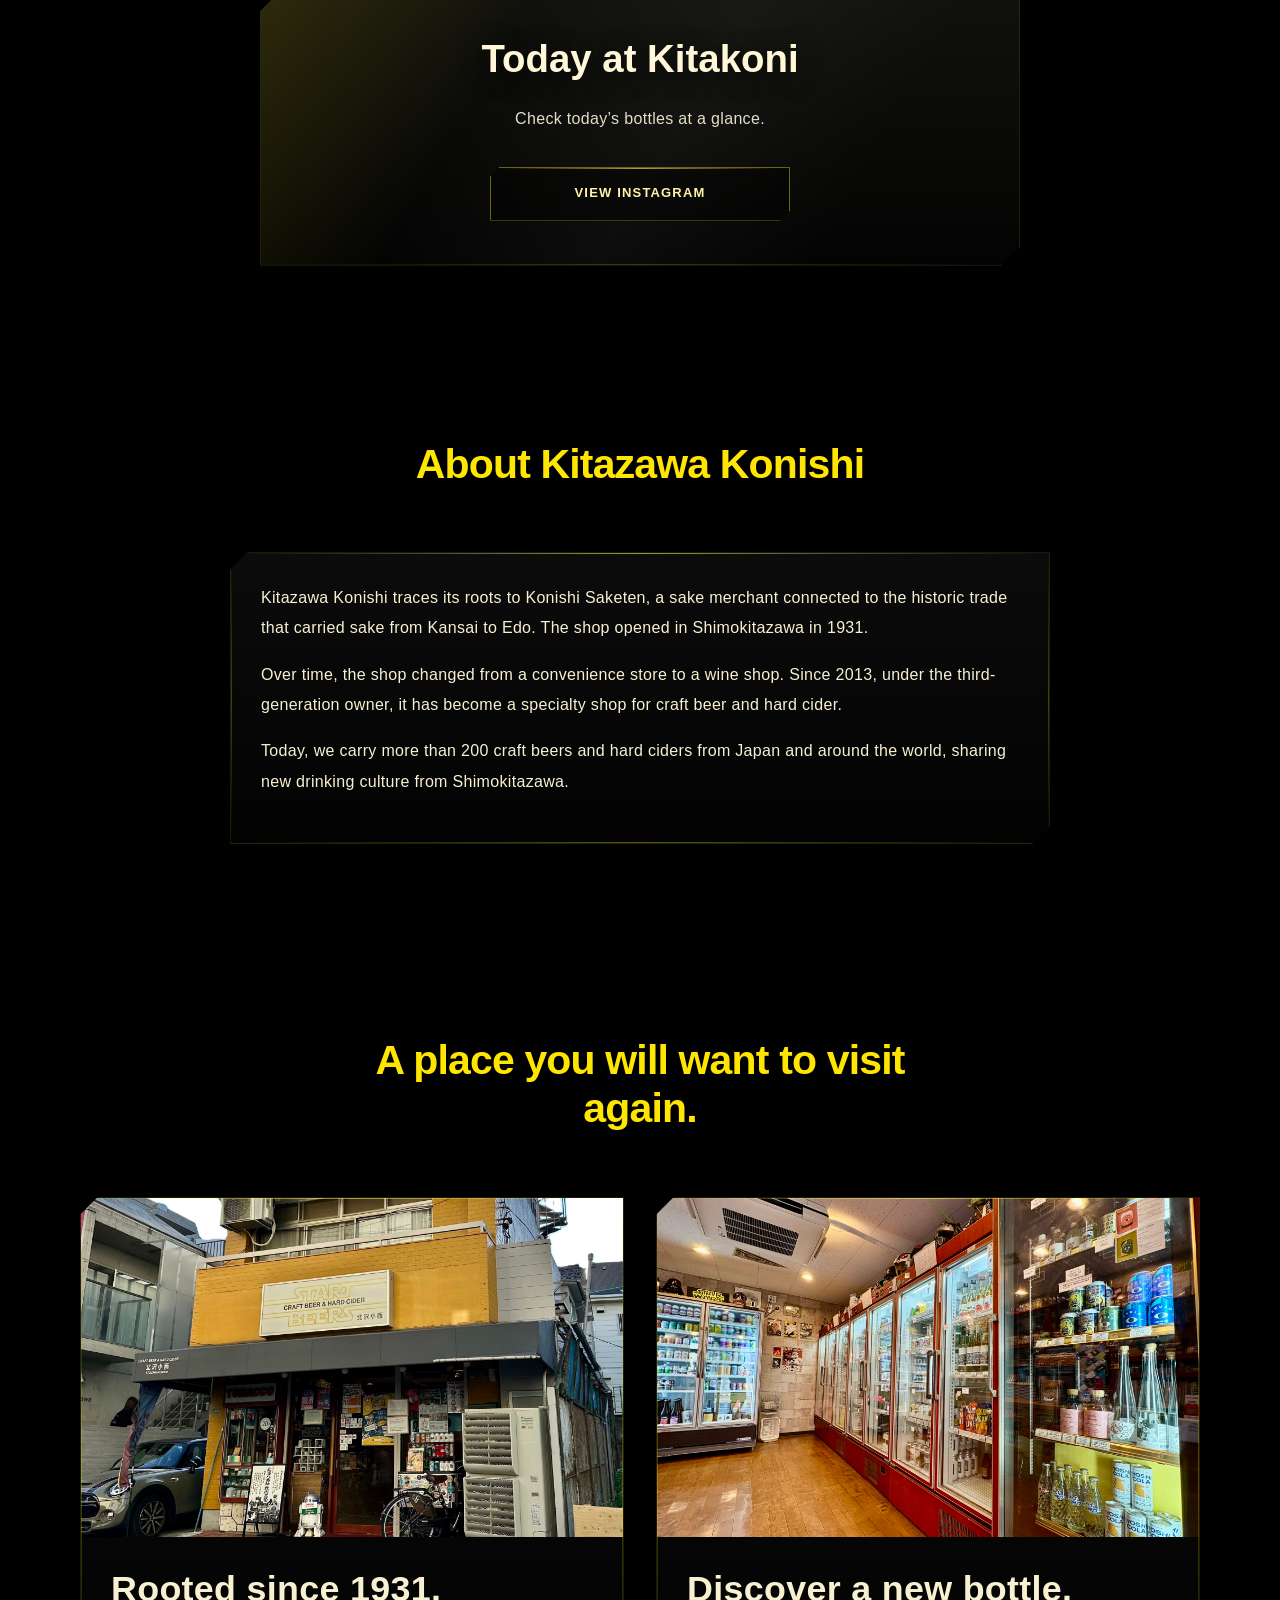
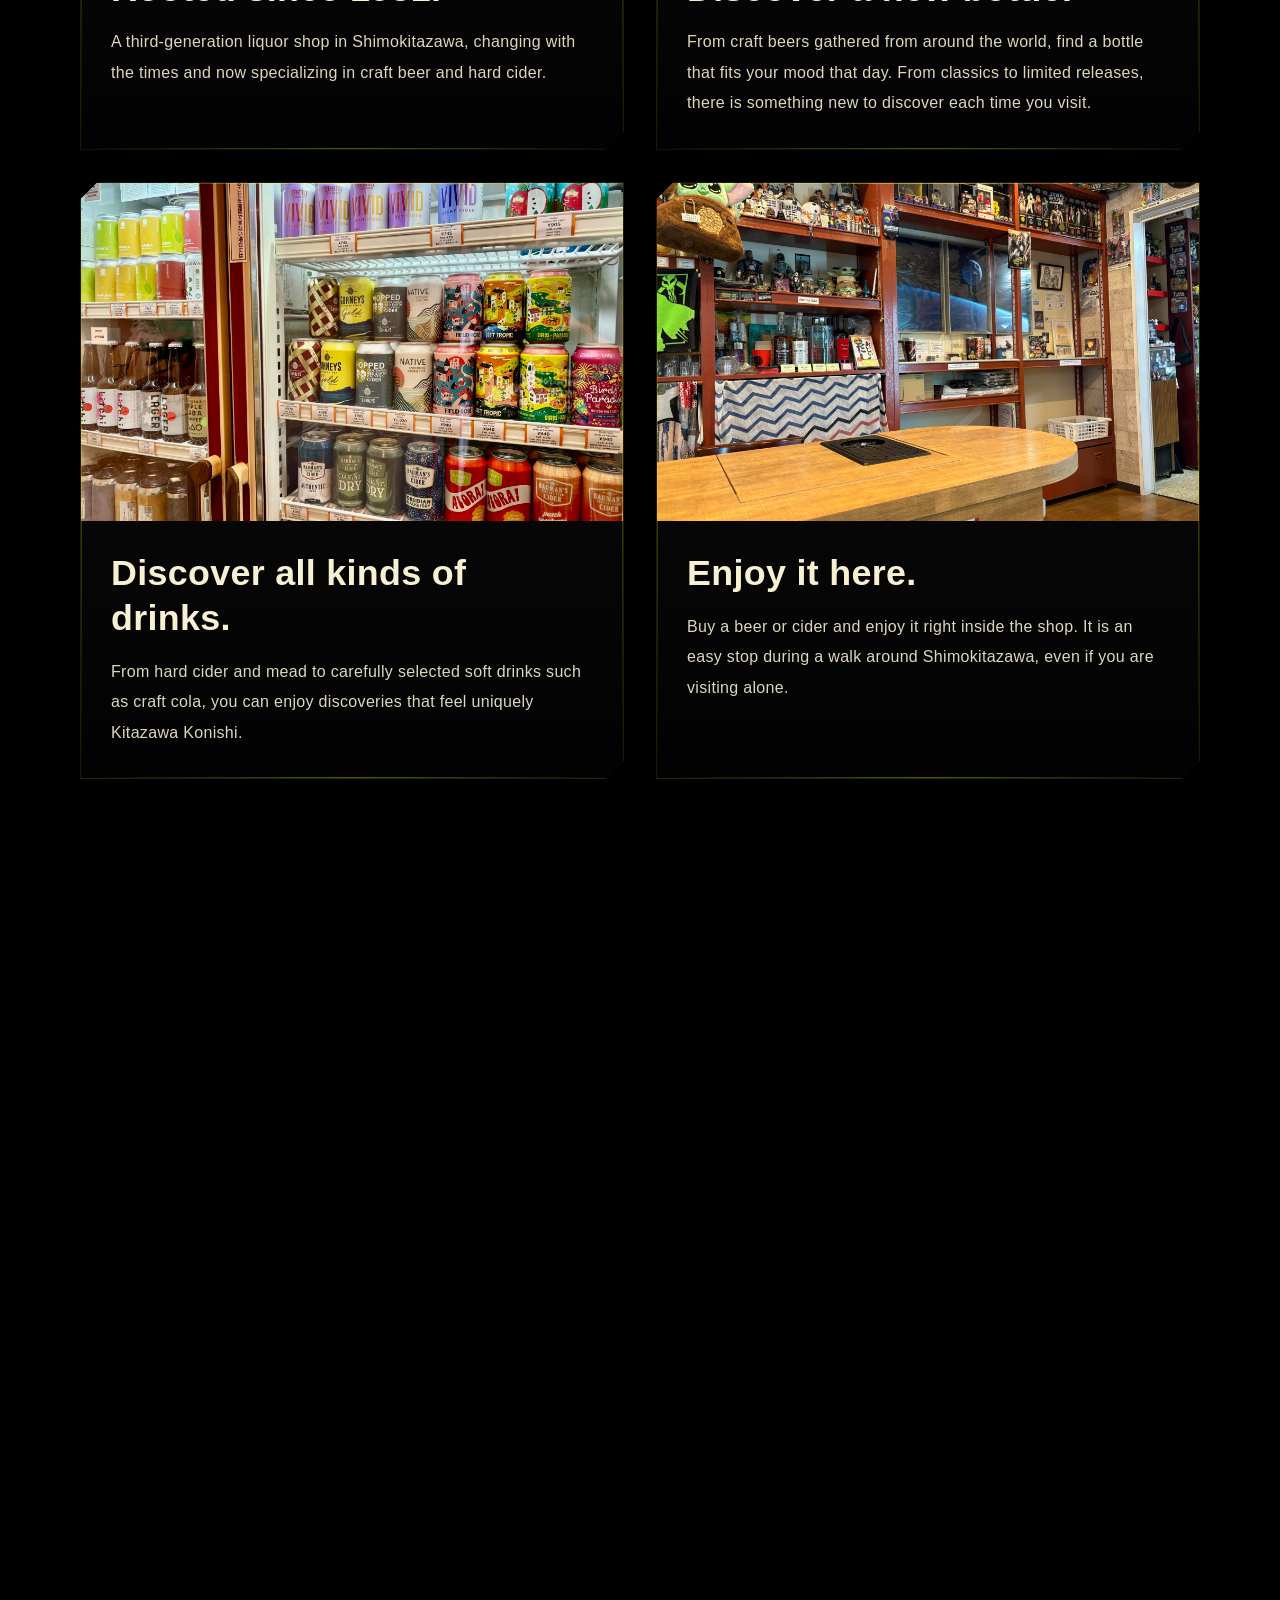
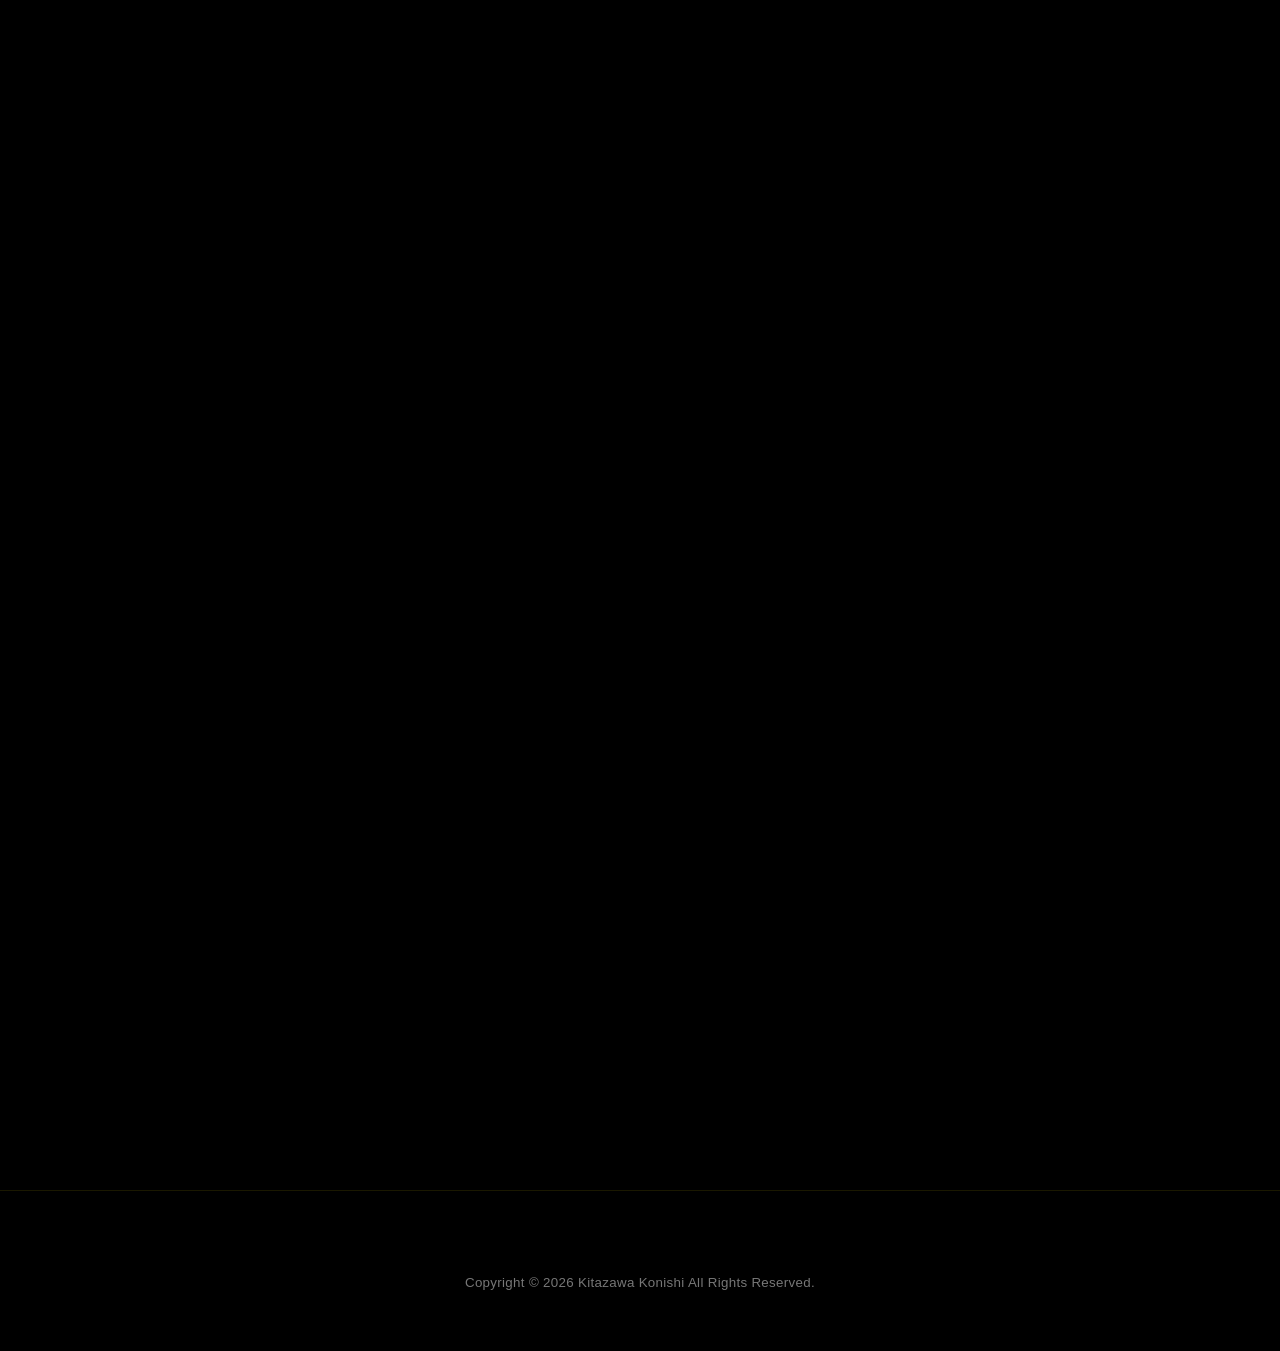
==== commit 062d8eec: "Version 2.9.4 アクセス見出しを囲みの外へ移動 アクセスボタン行の余白を調整" ====
--- a/index.html
+++ b/index.html
@@ -229,42 +229,49 @@
     </section>
 
     <section class="section access-section" id="access">
-      <div class="access-layout-grid">
-      <div class="access-card reveal">
-        <div class="access-card__photo" aria-hidden="true">
-          <picture>
-            <source srcset="images/hero_shutter.jpg" type="image/jpeg">
-            <img src="images/hero_shutter.jpg" alt="" loading="lazy">
-          </picture>
-        </div>
-        <div class="access-card__shade"></div>
-        <div class="access-card__content">
-          <p class="section-kicker">SHIMOKITAZAWA</p>
-          <h2><span class="jp">お店への行き方</span><span class="en">Find Us</span></h2>
-          <p class="access-card__lead"><span class="jp">下北沢の街を歩いた先にある、クラフトビールとハードサイダーの小さな専門店です。</span><span class="en">A small specialty shop for craft beer, hard cider and unique drinks, tucked into the streets of Shimokitazawa.</span></p>
-          <div class="access-info" aria-label="店舗情報">
-            <p><span class="jp">有限会社北沢小西</span><span class="en">Kitazawa Konishi Co., Ltd.</span></p>
-            <p><span class="jp">〒155-0032 東京都世田谷区代沢5-28-16</span><span class="en">5-28-16 Daizawa, Setagaya-ku, Tokyo 155-0032</span></p>
-            <p><span class="jp">TEL 03-3421-0932</span><span class="en">TEL +81-3-3421-0932</span></p>
-          </div>
-          <a class="btn btn--primary btn--navigate" href="https://www.google.com/maps/search/?api=1&query=%E5%8C%97%E6%B2%A2%E5%B0%8F%E8%A5%BF" target="_blank" rel="noopener noreferrer">
-            <span class="jp">お店への行き方</span><span class="en">Open Google Maps</span>
-          </a>
-          <p class="map-note"><span class="jp">Google Mapsで開きます</span><span class="en">Opens in Google Maps</span></p>
-          <div class="sns-links sns-links--center" aria-label="SNSリンク"><a href="https://www.instagram.com/kitazawakonishi" target="_blank" rel="noopener noreferrer">Instagram</a><a href="https://www.threads.net/@kitazawakonishi" target="_blank" rel="noopener noreferrer">Threads</a><a href="https://www.twitter.com/lskonishi" target="_blank" rel="noopener noreferrer">X</a><a href="https://www.youtube.com/@kitakonichannel" target="_blank" rel="noopener noreferrer">YouTube</a></div>
-        </div>
-      </div>
-        <div class="access-hours-column reveal">
-          <h3 class="access-hours-title"><span class="jp">営業時間</span><span class="en">Business Hours</span></h3>
-          <div class="panel hours-panel access-hours-panel">
+      <div class="section-heading section-heading--center reveal access-title-block">
+        <p class="section-kicker">SHIMOKITAZAWA</p>
+        <h2><span class="jp">北沢小西へのアクセス</span><span class="en">Access</span></h2>
+      </div>
+      <div class="panel access-combined-panel reveal">
+        <div class="access-combined-grid">
+          <div class="access-combined-main">
+            <h3 class="access-panel-title"><span class="jp">店舗情報</span><span class="en">Shop Info</span></h3>
+            <p class="access-card__lead access-card__lead--ruled"><span class="jp">下北沢の南口商店街を出た先にある、クラフトビールとハードサイダーの小さな専門店です。見るだけでも大歓迎ですので、お気軽にお立ち寄りください。</span><span class="en">A small specialty shop for craft beer and hard cider, just beyond Shimokitazawa South Exit Shopping Street. Feel free to stop by, even just to take a look.</span></p>
+            <div class="access-info access-info--detailed" aria-label="店舗情報">
+              <section class="access-info-group">
+                <h4><span class="jp">● アクセス</span><span class="en">Access</span></h4>
+                <p><span class="jp">小田急線 下北沢駅 南西口から徒歩約7分<br>京王井の頭線 下北沢駅 東口から徒歩約10分</span><span class="en">About 7 minutes on foot from Shimokitazawa Station South-West Exit on the Odakyu Line.<br>About 10 minutes on foot from Shimokitazawa Station East Exit on the Keio Inokashira Line.</span></p>
+              </section>
+              <section class="access-info-group">
+                <h4><span class="jp">● 駐車場</span><span class="en">Parking</span></h4>
+                <p><span class="jp">なし（近隣コインパーキングをご利用ください）</span><span class="en">No parking available. Please use nearby coin parking.</span></p>
+              </section>
+              <div class="access-info-company">
+                <p><span class="jp">有限会社北沢小西</span><span class="en">Kitazawa Konishi Co., Ltd.</span></p>
+                <p><span class="jp">〒155-0032 東京都世田谷区代沢5-28-16</span><span class="en">5-28-16 Daizawa, Setagaya-ku, Tokyo 155-0032</span></p>
+                <p><span class="jp">TEL 03-3421-0932</span><span class="en">TEL +81-3-3421-0932</span></p>
+              </div>
+            </div>
+          </div>
+          <div class="access-combined-hours">
+            <h3 class="access-panel-title"><span class="jp">営業時間</span><span class="en">Business Hours</span></h3>
             <dl class="hours">
-              <dt><span class="jp">平日</span><span class="en">Mon/Wed/Thu</span></dt><dd>14:00 – 22:00</dd>
-              <dt><span class="jp">金曜日</span><span class="en">Friday</span></dt><dd>14:00 – 23:00</dd>
-              <dt><span class="jp">土曜日</span><span class="en">Saturday</span></dt><dd>11:00 – 23:00</dd>
-              <dt><span class="jp">日・祝</span><span class="en">Sun/Holidays</span></dt><dd>11:00 – 21:00</dd>
+              <dt><span class="jp">平　日</span><span class="en">Mon/Wed/Thu</span></dt><dd><span class="time-text">14:00 – 22:00</span></dd>
+              <dt><span class="jp">金曜日</span><span class="en">Friday</span></dt><dd><span class="time-text">14:00 – 23:00</span></dd>
+              <dt><span class="jp">土曜日</span><span class="en">Saturday</span></dt><dd><span class="time-text">11:00 – 23:00</span></dd>
+              <dt><span class="jp">日・祝</span><span class="en">Sun/Holidays</span></dt><dd><span class="time-text">11:00 – 21:00</span></dd>
             </dl>
             <p class="notice"><span class="jp">火曜定休／不定休あり<br>詳しくはSNSをご確認ください。</span><span class="en">Irregular closures may occur. Please check social media for details.</span></p>
           </div>
+        </div>
+        <div class="access-action-row">
+          <div>
+            <a class="btn btn--primary btn--navigate" href="https://www.google.com/maps/search/?api=1&query=%E5%8C%97%E6%B2%A2%E5%B0%8F%E8%A5%BF" target="_blank" rel="noopener noreferrer">
+              <span class="jp">Google Mapsで見る</span><span class="en">Open Google Maps</span>
+            </a>
+          </div>
+          <div class="sns-links sns-links--center" aria-label="SNSリンク"><a href="https://www.instagram.com/kitazawakonishi" target="_blank" rel="noopener noreferrer">Instagram</a><a href="https://www.threads.net/@kitazawakonishi" target="_blank" rel="noopener noreferrer">Threads</a><a href="https://www.twitter.com/lskonishi" target="_blank" rel="noopener noreferrer">X</a><a href="https://www.youtube.com/@kitakonichannel" target="_blank" rel="noopener noreferrer">YouTube</a></div>
         </div>
       </div>
     </section>
--- a/css/style.css
+++ b/css/style.css
@@ -3725,3 +3725,451 @@
     justify-content: flex-start;
   }
 }
+
+
+/* Access title outside card v2.9.4 */
+.access-title-block {
+  margin-bottom: clamp(34px,4vw,48px);
+}
+
+.access-card__content {
+  padding-top: clamp(56px,5vw,72px);
+  padding-bottom: clamp(56px,5vw,72px);
+}
+
+
+/* Access two-card design v2.9.4 */
+.access-layout-grid--cards {
+  grid-template-columns: repeat(2,minmax(0,1fr)) !important;
+  align-items: stretch !important;
+}
+
+.access-info-panel,
+.access-layout-grid--cards .access-hours-panel {
+  min-height: 420px;
+  padding: clamp(30px,3.4vw,44px) !important;
+  display: flex;
+  flex-direction: column;
+}
+
+.access-panel-title {
+  margin: 0 0 16px;
+  color: #fff7d8;
+  font-size: clamp(22px,2.4vw,30px);
+  line-height: 1.3;
+  letter-spacing: 0;
+}
+
+.access-info-panel .access-card__lead {
+  max-width: none;
+  margin: 0 0 24px;
+  color: #e8dfc2;
+  text-align: left;
+}
+
+.access-info-panel .access-info {
+  margin: 0 0 28px;
+  gap: 8px;
+  color: #f3edcf;
+}
+
+.access-info-panel .btn--navigate {
+  width: min(320px,100%);
+  margin-top: auto;
+}
+
+.access-info-panel .map-note {
+  margin-top: 12px;
+}
+
+.access-info-panel .sns-links--center {
+  justify-content: flex-start;
+  margin-top: 24px;
+}
+
+.access-layout-grid--cards .access-hours-panel .hours {
+  margin: 2px 0 0;
+}
+
+.access-layout-grid--cards .access-hours-panel .notice {
+  margin: auto 0 0;
+  padding-top: 26px;
+}
+
+@media(max-width:900px) {
+  .access-layout-grid--cards {
+    grid-template-columns: 1fr !important;
+  }
+
+  .access-info-panel,
+  .access-layout-grid--cards .access-hours-panel {
+    min-height: 0;
+  }
+}
+
+
+/* Access combined panel v2.9.4 */
+.access-combined-panel {
+  width: min(920px,100%);
+  margin: 0 auto;
+  padding: clamp(28px,3.6vw,44px) !important;
+}
+
+.access-combined-grid {
+  display: grid;
+  grid-template-columns: minmax(0,1.05fr) minmax(300px,.95fr);
+  gap: clamp(28px,4vw,48px);
+  align-items: start;
+}
+
+.access-combined-main .access-card__lead {
+  max-width: none;
+  margin: 0 0 22px;
+  color: #e8dfc2;
+  text-align: left;
+}
+
+.access-combined-main .access-info {
+  margin: 0;
+  gap: 8px;
+}
+
+.access-combined-hours .hours {
+  margin: 0;
+}
+
+.access-combined-hours .notice {
+  margin: 18px 0 0;
+}
+
+.access-action-row {
+  display: flex;
+  justify-content: space-between;
+  align-items: flex-end;
+  gap: 24px;
+  margin-top: clamp(24px,3vw,34px);
+  padding-top: clamp(22px,3vw,30px);
+  border-top: 1px solid rgba(255,230,0,.18);
+}
+
+.access-action-row .sns-links--center {
+  justify-content: flex-end;
+  margin-top: 0;
+}
+
+.access-action-row .btn--navigate {
+  width: min(320px,100%);
+}
+
+@media(max-width:900px) {
+  .access-combined-grid {
+    grid-template-columns: 1fr;
+    gap: 26px;
+  }
+
+  .access-action-row {
+    display: grid;
+    gap: 20px;
+    align-items: start;
+  }
+
+  .access-action-row .sns-links--center {
+    justify-content: flex-start;
+  }
+}
+
+
+/* Access action alignment v2.9.4 */
+.access-action-row {
+  align-items: center !important;
+}
+
+.access-action-row .sns-links--center {
+  align-self: center;
+}
+
+.access-action-row > div:first-child {
+  display: flex;
+  align-items: center;
+}
+
+
+/* Business hours compact table v2.9.4 */
+.access-combined-hours .hours {
+  display: grid;
+  grid-template-columns: max-content max-content;
+  gap: 0 22px;
+  align-items: baseline;
+  width: max-content;
+  max-width: 100%;
+}
+
+.access-combined-hours .hours dt,
+.access-combined-hours .hours dd {
+  min-height: 34px;
+  display: flex;
+  align-items: center;
+  padding: 7px 0;
+  border-bottom: 1px solid rgba(255,230,0,.13);
+}
+
+.access-combined-hours .hours dt {
+  color: #fff7d8;
+  font-weight: 700;
+  min-width: 74px;
+}
+
+.access-combined-hours .hours dd {
+  color: #fff;
+  font-variant-numeric: tabular-nums;
+  letter-spacing: .02em;
+  justify-content: flex-start;
+}
+
+.access-combined-hours .notice {
+  display: inline-block;
+  margin-top: 18px;
+  padding: 12px 14px;
+  border: 1px solid rgba(255,230,0,.18);
+  background: rgba(255,230,0,.05);
+  color: #fff1a5 !important;
+}
+
+@media(max-width:520px) {
+  .access-combined-hours .hours {
+    width: 100%;
+    grid-template-columns: minmax(68px,max-content) max-content;
+    gap: 0 16px;
+  }
+}
+
+
+
+/* Access information width balance v2.9.4 */
+.access-combined-grid {
+  grid-template-columns: minmax(0,1.45fr) max-content !important;
+  gap: clamp(30px,4.4vw,56px) !important;
+}
+
+.access-combined-hours {
+  justify-self: start;
+  width: max-content;
+  max-width: 100%;
+}
+
+.access-combined-main .access-card__lead {
+  max-width: 560px;
+}
+
+.access-combined-main .access-info {
+  max-width: 620px;
+}
+
+@media(max-width:900px) {
+  .access-combined-grid {
+    grid-template-columns: 1fr !important;
+  }
+
+  .access-combined-hours {
+    width: 100%;
+  }
+}
+
+
+/* Business hours width match v2.9.4 */
+.access-combined-hours .hours {
+  width: 230px;
+  grid-template-columns: 74px 1fr;
+}
+
+.access-combined-hours .hours dd {
+  justify-content: flex-end;
+}
+
+@media(max-width:520px) {
+  .access-combined-hours .hours {
+    width: 100%;
+  }
+}
+
+
+
+/* Business hours notice compact v2.9.4 */
+.access-combined-hours .notice {
+  width: 230px;
+  box-sizing: border-box;
+  font-size: 13px;
+  line-height: 1.55;
+  padding: 10px 12px;
+}
+
+@media(max-width:520px) {
+  .access-combined-hours .notice {
+    width: 100%;
+  }
+}
+
+/* Business hours center line v2.9.4 */
+.access-combined-hours .hours {
+  grid-template-columns: 74px 1fr 104px;
+  column-gap: 12px;
+}
+
+.access-combined-hours .hours dt,
+.access-combined-hours .hours dd {
+  border-bottom: 0;
+}
+
+.access-combined-hours .hours dt {
+  grid-column: 1;
+}
+
+.access-combined-hours .hours dd {
+  position: relative;
+  grid-column: 3;
+  justify-content: flex-end;
+}
+
+.access-combined-hours .hours dd::before {
+  content: "";
+  position: absolute;
+  top: 50%;
+  right: calc(100% + 12px);
+  width: 54px;
+  height: 1px;
+  background: rgba(255,230,0,.20);
+  transform: translateY(-50%);
+}
+
+.access-combined-hours .hours dt .jp,
+.access-combined-hours .hours .time-text {
+  display: inline-flex;
+  align-items: center;
+  min-height: 34px;
+  border-bottom: 0;
+}
+
+.access-combined-hours .hours .time-text {
+  width: 104px;
+}
+
+/* Access vertical divider v2.9.4 */
+.access-combined-grid {
+  position: relative;
+}
+
+.access-combined-grid::before {
+  content: "";
+  position: absolute;
+  top: 0;
+  bottom: 0;
+  left: calc(100% - 230px - (clamp(30px,4.4vw,56px) / 2));
+  width: 1px;
+  background: rgba(255,230,0,.18);
+}
+
+@media(max-width:900px) {
+  .access-combined-grid::before {
+    display: none;
+  }
+}
+
+/* Business hours vertical rhythm v2.9.4 */
+.access-combined-hours .hours dt,
+.access-combined-hours .hours dd {
+  min-height: 30px;
+  padding: 3px 0;
+}
+
+.access-combined-hours .hours dt .jp,
+.access-combined-hours .hours .time-text {
+  min-height: 30px;
+}
+
+.access-combined-hours .notice {
+  margin-top: 30px;
+}
+
+/* Access shop info detail v2.9.4 */
+.access-combined-main .access-card__lead--ruled {
+  padding-bottom: 18px;
+  border-bottom: 1px solid rgba(255,230,0,.18);
+}
+
+.access-info--detailed {
+  display: grid;
+  gap: 16px;
+  font-size: 14px;
+  line-height: 1.8;
+}
+
+.access-info-group h4 {
+  margin: 0 0 4px;
+  color: #fff7d8;
+  font-size: 13px;
+  font-weight: 700;
+  letter-spacing: .02em;
+}
+
+.access-info-group p,
+.access-info-company p {
+  margin: 0;
+}
+
+.access-info-company {
+  display: grid;
+  gap: 4px;
+  margin-top: 4px;
+  padding-top: 16px;
+  border-top: 1px solid rgba(255,230,0,.12);
+}
+
+/* Access shop info compact v2.9.4 */
+.access-info--detailed {
+  gap: 12px;
+  font-size: 13px;
+  line-height: 1.58;
+}
+
+.access-info-group {
+  display: grid;
+  grid-template-columns: 82px minmax(0,1fr);
+  gap: 0 14px;
+  align-items: start;
+}
+
+.access-info-group h4 {
+  margin: 0;
+  line-height: 1.58;
+}
+
+.access-info-company {
+  gap: 2px;
+  margin-top: 0;
+  padding-top: 12px;
+}
+
+@media(max-width:620px) {
+  .access-info-group {
+    grid-template-columns: 1fr;
+    gap: 4px;
+  }
+}
+
+/* Access shop info height align v2.9.4 */
+.access-combined-main .access-card__lead--ruled {
+  margin-bottom: 12px;
+  padding-bottom: 12px;
+}
+
+/* Access action border removal v2.9.4 */
+.access-action-row {
+  border-top: 0;
+}
+
+/* Access action spacing compact v2.9.4 */
+.access-action-row {
+  margin-top: 12px;
+  padding-top: 0;
+}
+
